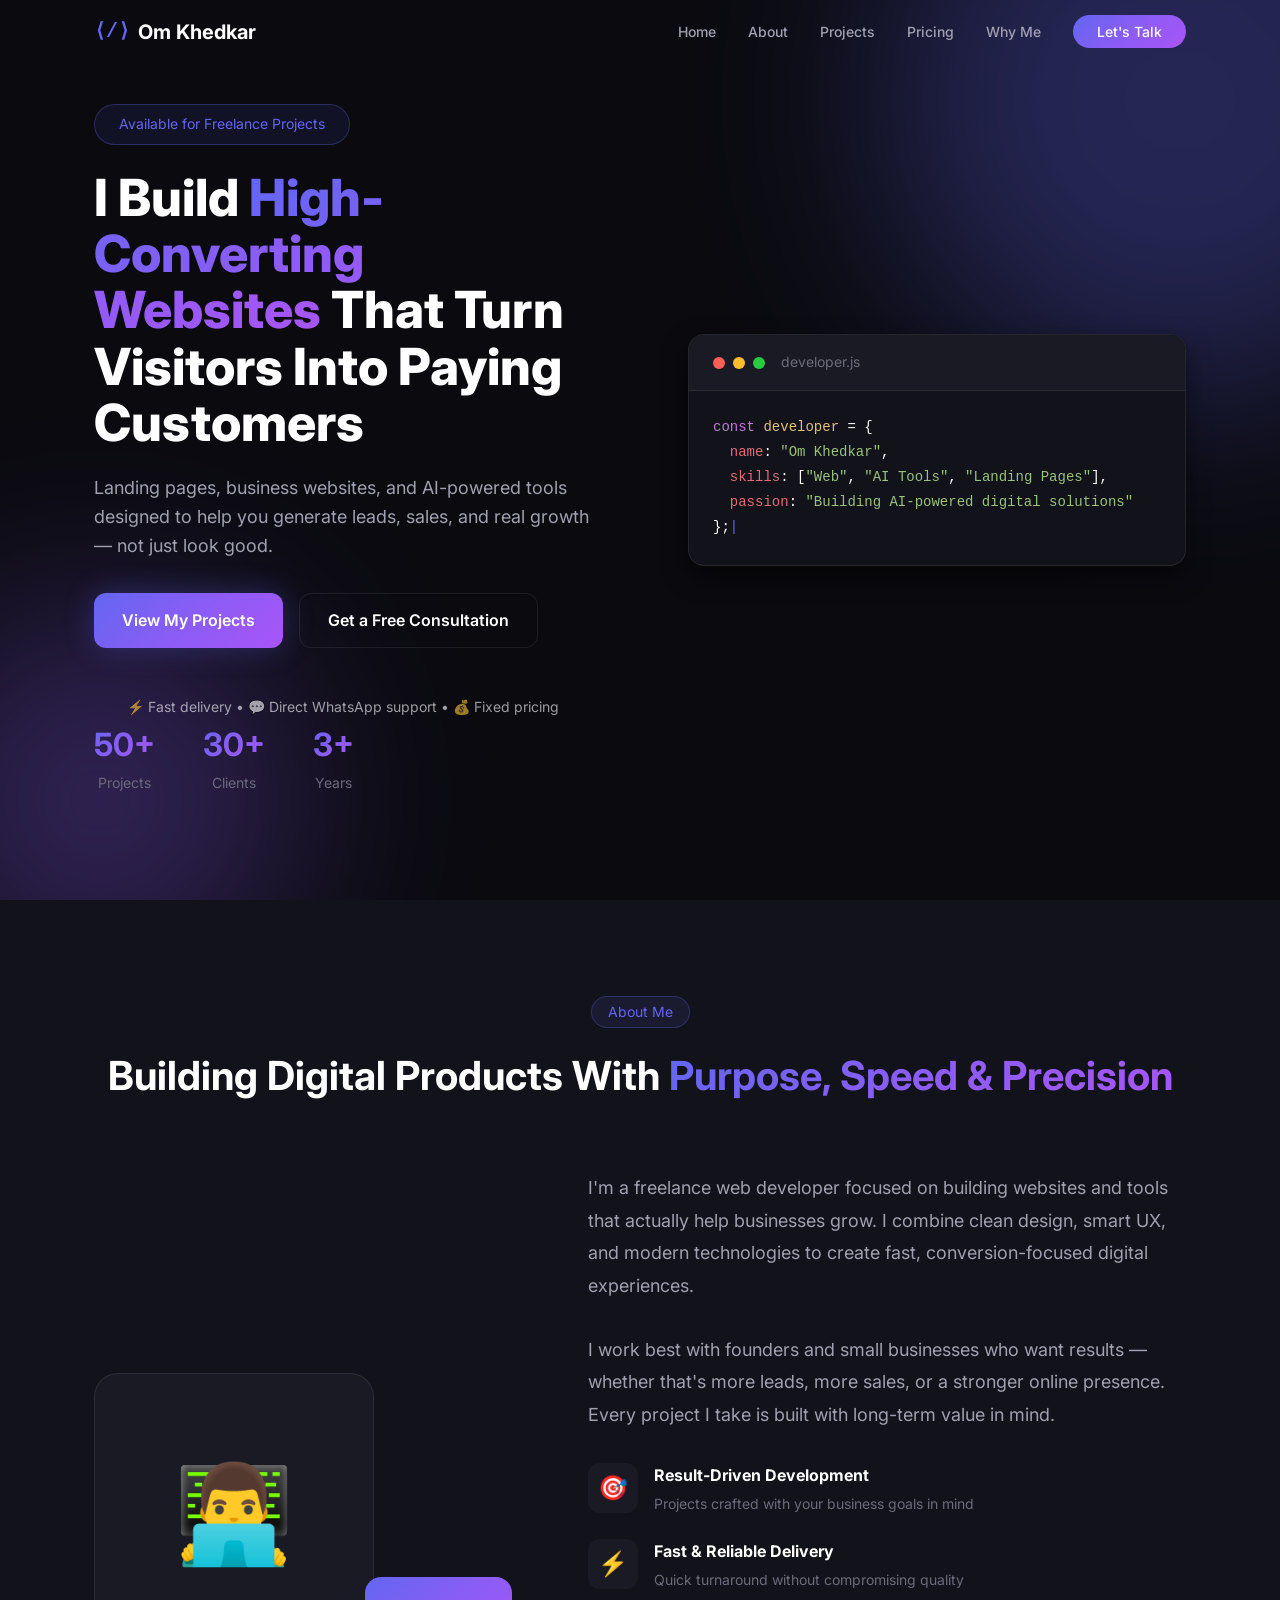
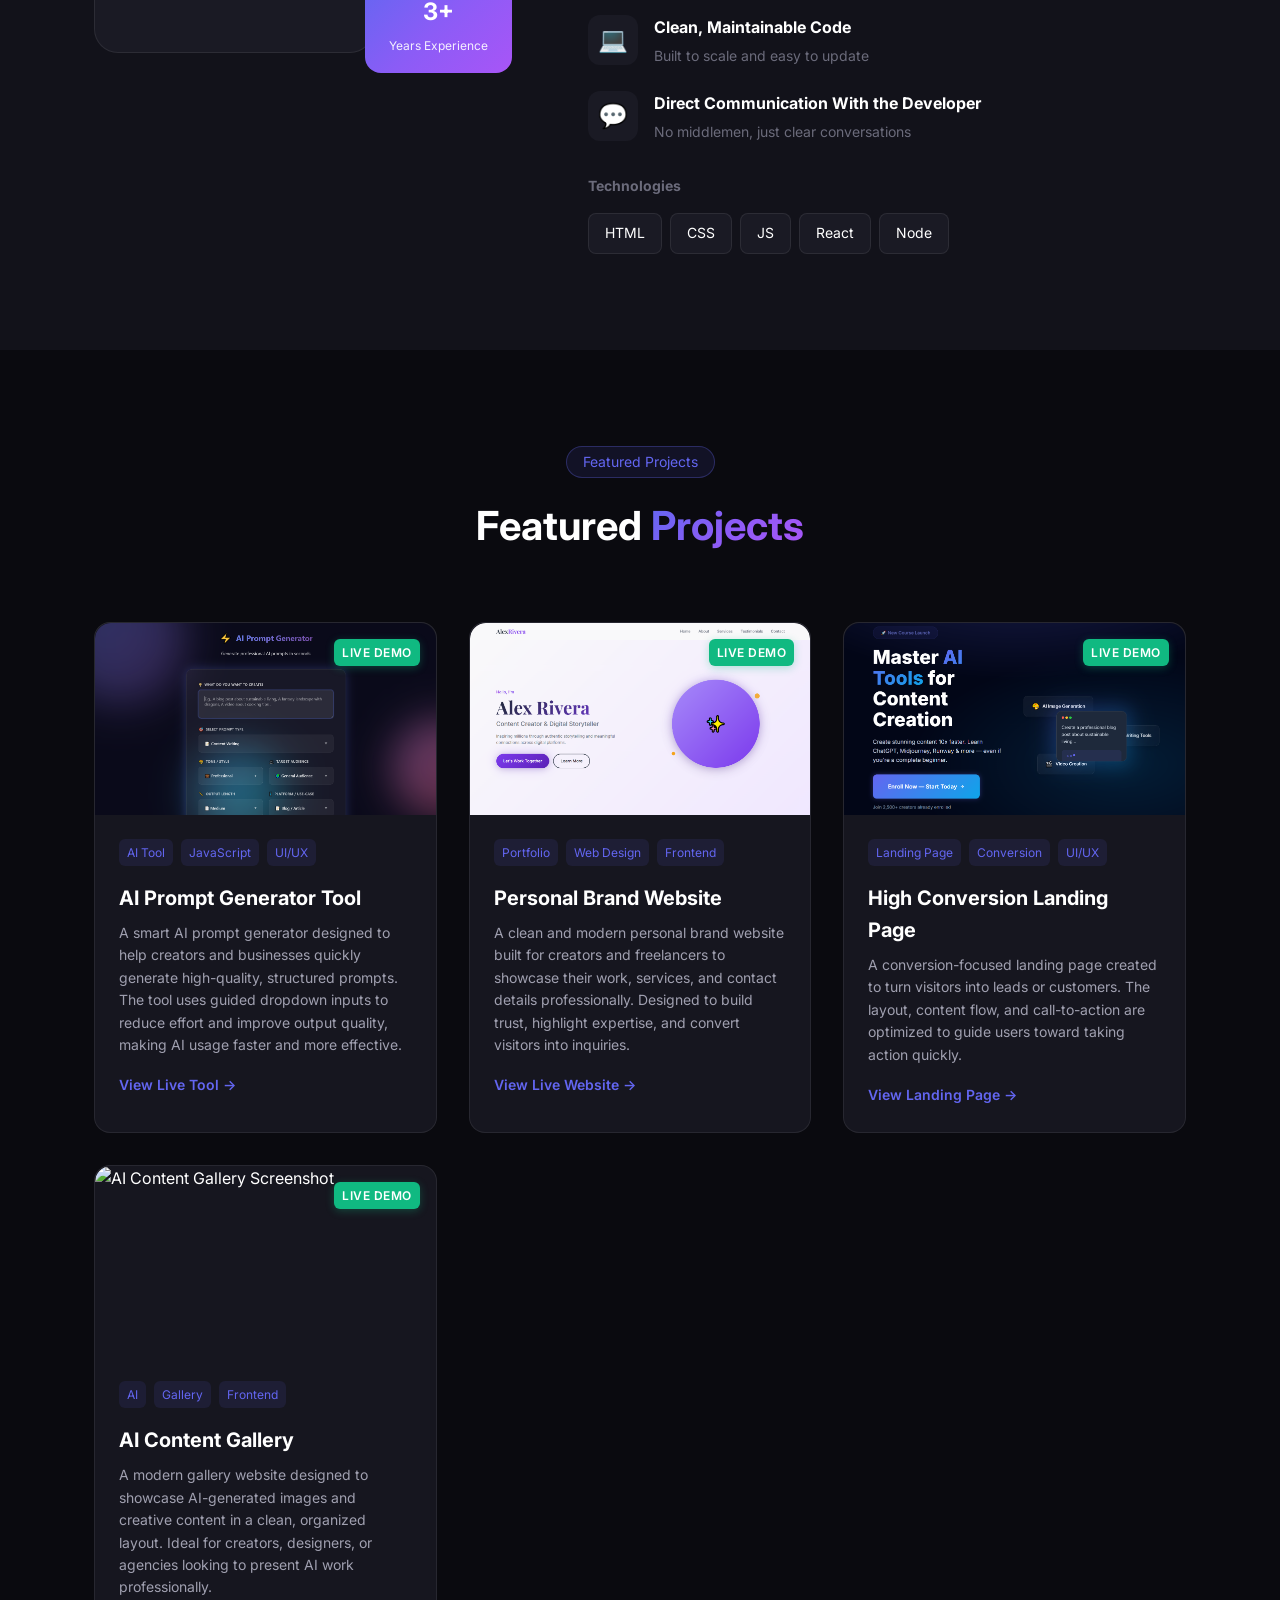
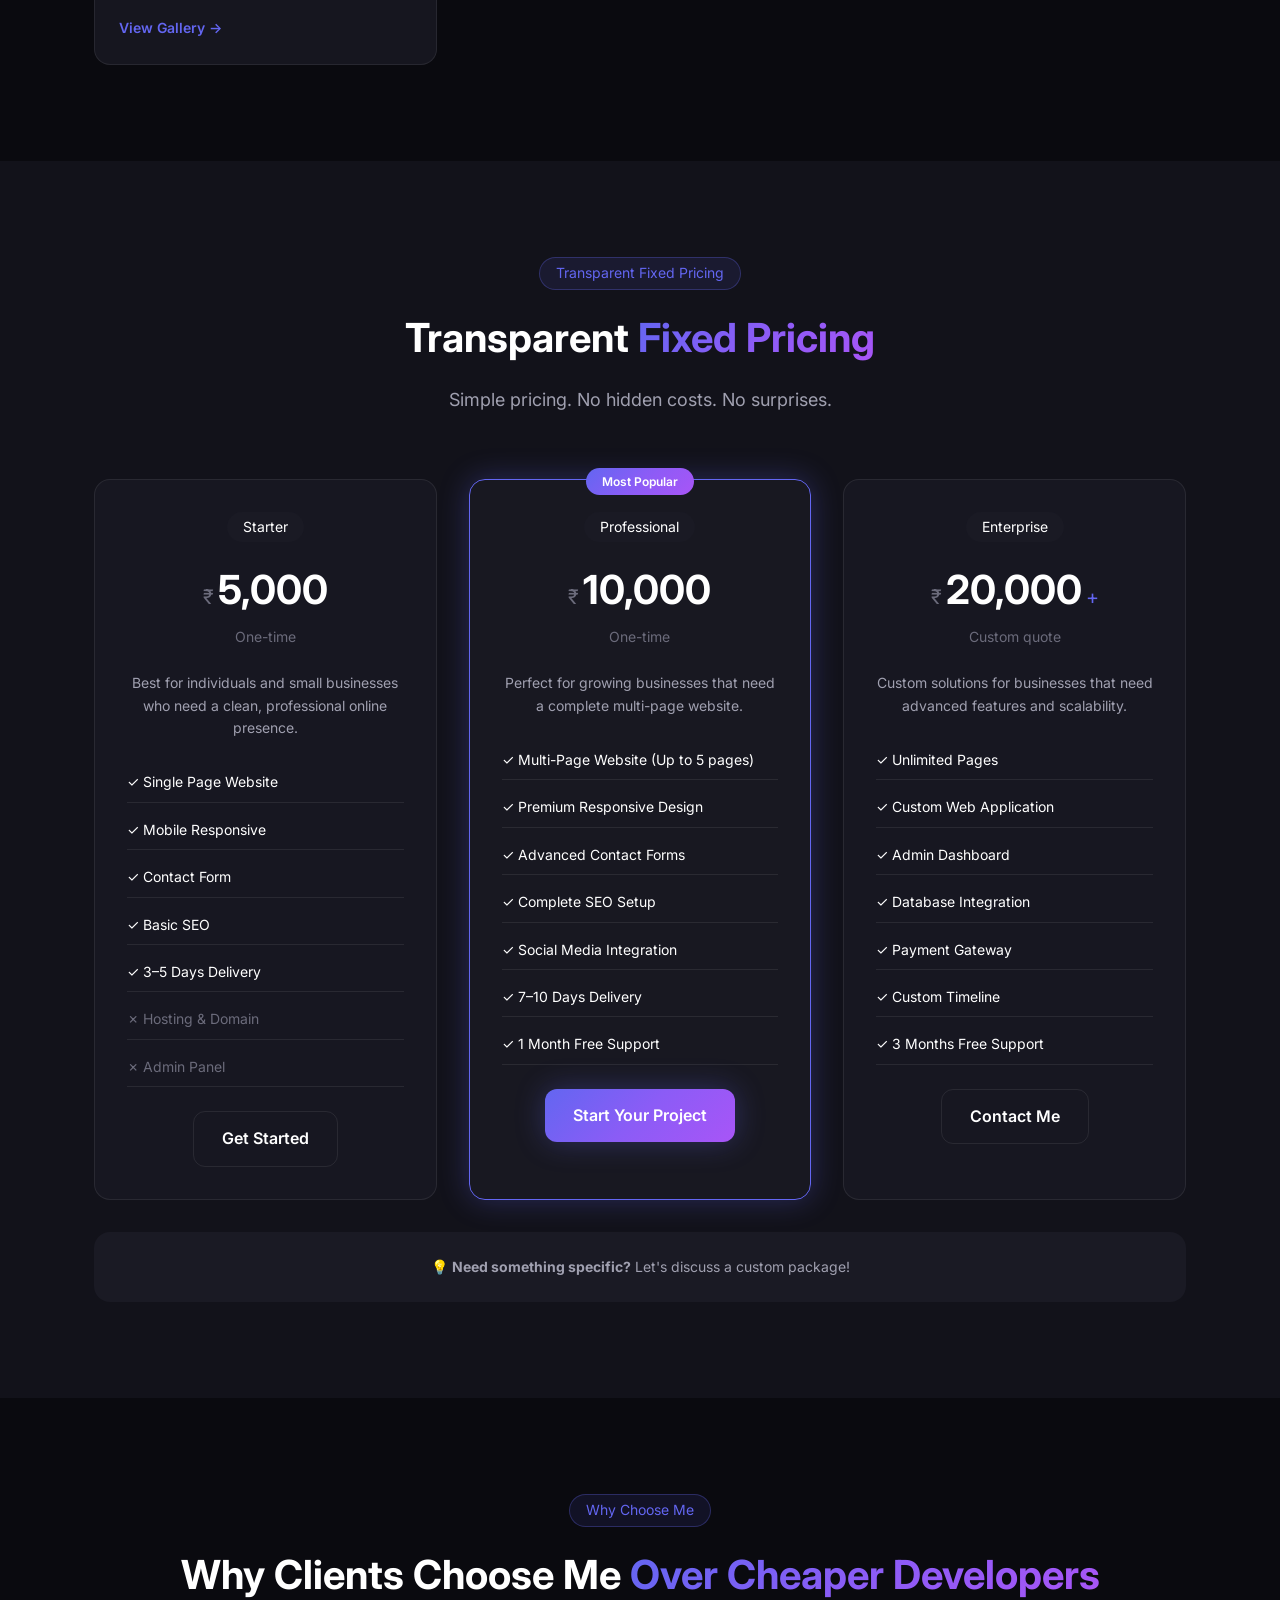
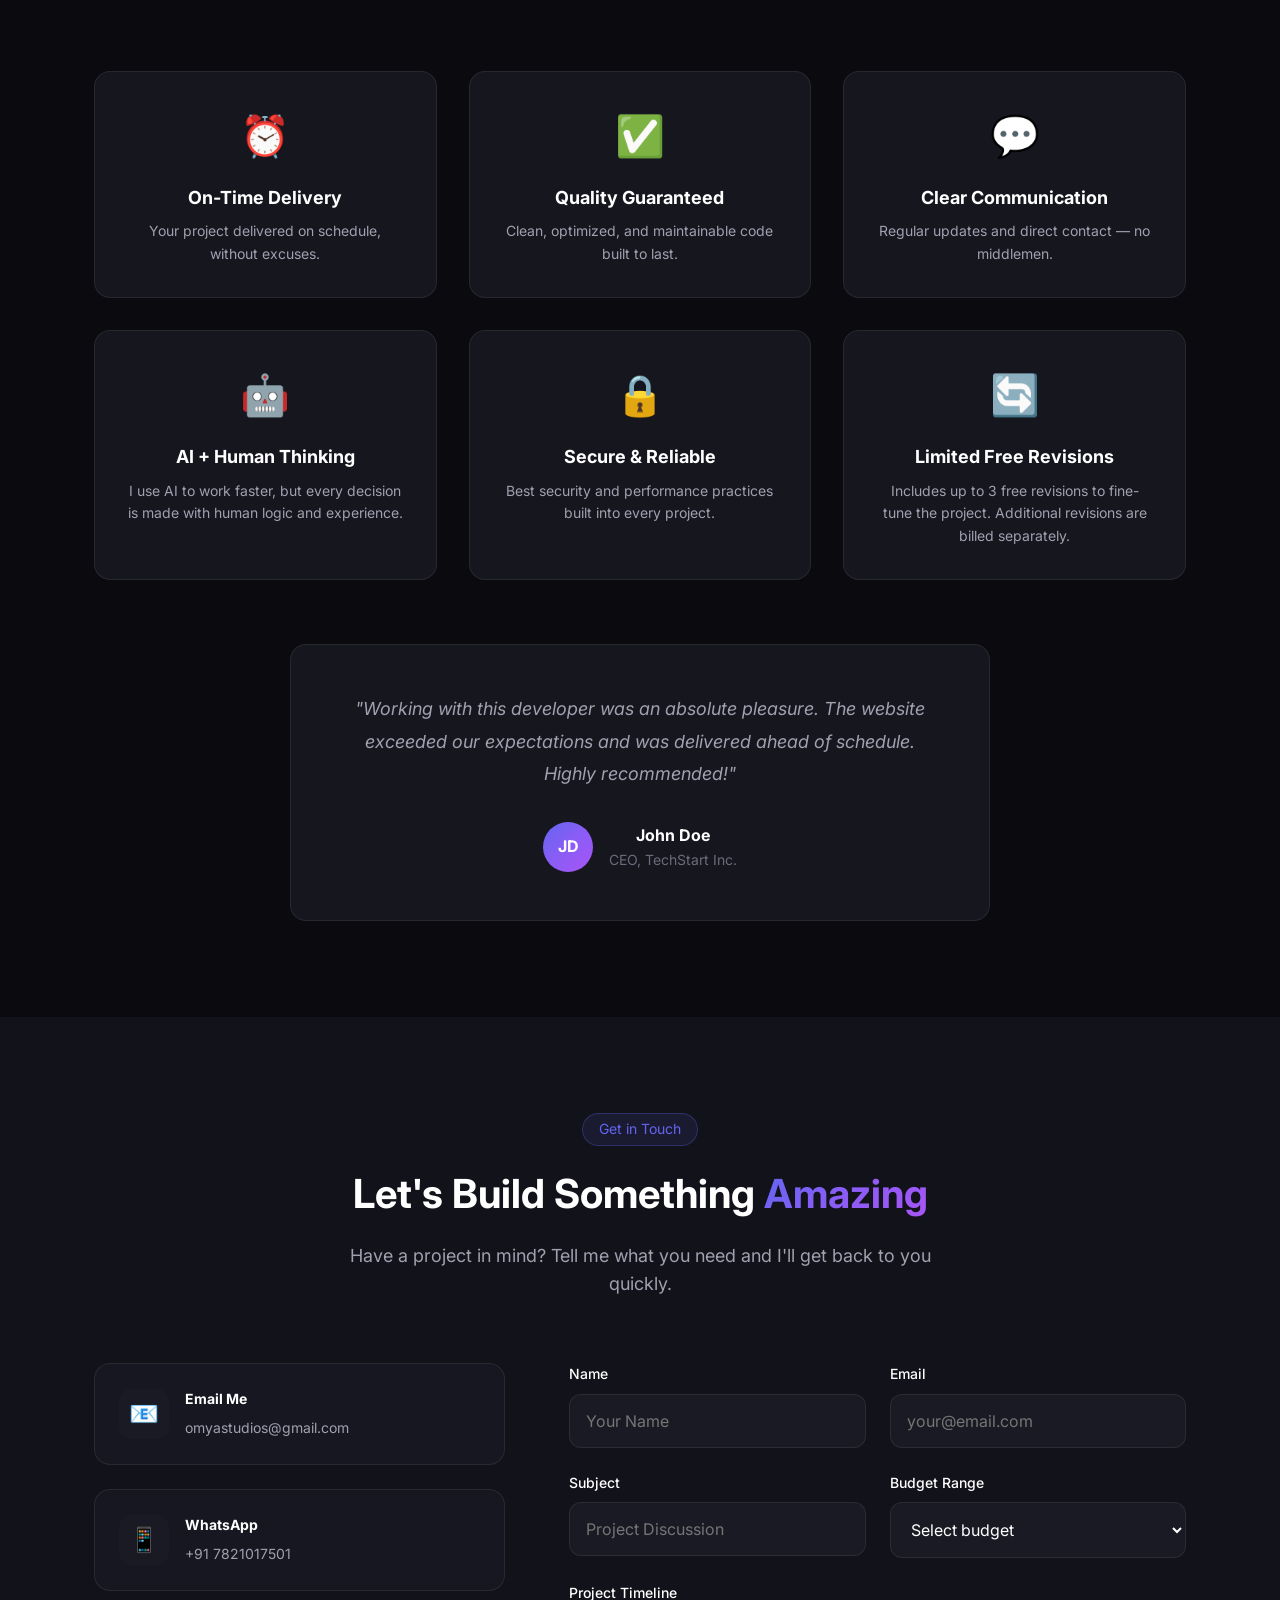
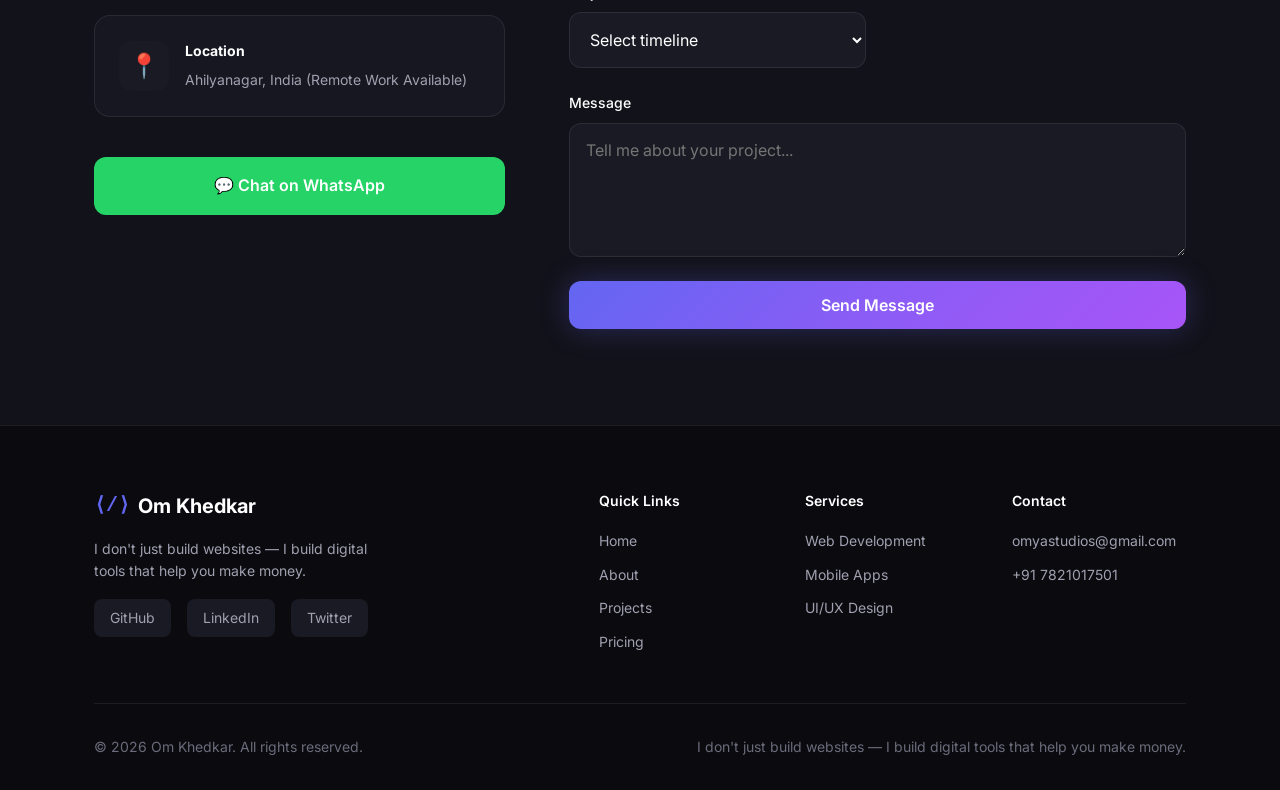
==== index.html @ 166ca80b "Fix image filename case: aicontentg.png" ====
<!DOCTYPE html>
<html lang="en">

<head>
    <meta charset="UTF-8">
    <meta name="viewport" content="width=device-width, initial-scale=1.0">
    <meta name="description"
        content="Om Khedkar – Freelance Web & AI Developer. I build high-converting websites that turn visitors into paying customers. Landing pages, business websites, and AI-powered tools designed to help you generate leads, sales, and real growth.">
    <title>Om Khedkar – Freelance Web & AI Developer</title>
    <link rel="stylesheet" href="style.css">
    <link rel="preconnect" href="https://fonts.googleapis.com">
    <link rel="preconnect" href="https://fonts.gstatic.com" crossorigin>
    <link href="https://fonts.googleapis.com/css2?family=Inter:wght@300;400;500;600;700;800&display=swap"
        rel="stylesheet">
</head>

<body>
    <!-- NAVIGATION -->
    <nav class="navbar" id="navbar">
        <div class="container nav-container">
            <a href="#" class="logo"><span class="logo-icon">⟨/⟩</span><span class="logo-text">Om Khedkar</span></a>
            <button class="nav-toggle" id="navToggle" aria-label="Toggle navigation"><span
                    class="hamburger"></span></button>
            <ul class="nav-menu" id="navMenu">
                <li><a href="#home" class="nav-link">Home</a></li>
                <li><a href="#about" class="nav-link">About</a></li>
                <li><a href="#projects" class="nav-link">Projects</a></li>
                <li><a href="#pricing" class="nav-link">Pricing</a></li>
                <li><a href="#why-me" class="nav-link">Why Me</a></li>
                <li><a href="#contact" class="nav-link nav-cta">Let's Talk</a></li>
            </ul>
        </div>
    </nav>

    <!-- HERO SECTION -->
    <section class="hero" id="home">
        <div class="hero-bg-elements">
            <div class="gradient-orb orb-1"></div>
            <div class="gradient-orb orb-2"></div>
        </div>
        <div class="container hero-container">
            <div class="hero-content">
                <span class="hero-badge">Available for Freelance Projects</span>
                <h1 class="hero-title">I Build <span class="gradient-text">High-Converting Websites</span> That Turn
                    Visitors Into Paying Customers</h1>
                <p class="hero-description">Landing pages, business websites, and AI-powered tools designed to help you
                    generate leads, sales, and real growth — not just look good.</p>
                <div class="hero-cta">
                    <a href="#projects" class="btn btn-primary"><span>View My Projects</span></a>
                    <a href="https://wa.me/917821017501?text=Hi%20Om%2C%20I%20found%20your%20website%20and%20would%20like%20a%20free%20consultation%20for%20my%20project."
                        target="_blank" rel="noopener noreferrer" class="btn btn-secondary"><span>Get a Free
                            Consultation</span></a>
                </div>
                <p class="hero-trust"
                    style="font-size: 0.875rem; color: rgba(255, 255, 255, 0.6); text-align: center; margin-top: 1.5rem;">
                    ⚡ Fast delivery • 💬 Direct WhatsApp support • 💰 Fixed pricing</p>
                <div class="hero-stats">
                    <div class="stat"><span class="stat-number">50+</span><span class="stat-label">Projects</span></div>
                    <div class="stat"><span class="stat-number">30+</span><span class="stat-label">Clients</span></div>
                    <div class="stat"><span class="stat-number">3+</span><span class="stat-label">Years</span></div>
                </div>
            </div>
            <div class="hero-visual">
                <div class="code-window">
                    <div class="code-header">
                        <div class="code-dots"><span class="dot red"></span><span class="dot yellow"></span><span
                                class="dot green"></span></div><span class="code-title">developer.js</span>
                    </div>
                    <div class="code-body">
                        <pre><code><span class="code-keyword">const</span> <span class="code-variable">developer</span> = {
  <span class="code-property">name</span>: <span class="code-string">"Om Khedkar"</span>,
  <span class="code-property">skills</span>: [<span class="code-string">"Web"</span>, <span class="code-string">"AI Tools"</span>, <span class="code-string">"Landing Pages"</span>],
  <span class="code-property">passion</span>: <span class="code-string">"Building AI-powered digital solutions"</span>
};</code></pre>
                    </div>
                </div>
            </div>
        </div>
    </section>

    <!-- ABOUT SECTION -->
    <section class="about" id="about">
        <div class="container">
            <div class="section-header">
                <span class="section-tag">About Me</span>
                <h2 class="section-title">Building Digital Products With <span class="gradient-text">Purpose, Speed &
                        Precision</span></h2>
            </div>
            <div class="about-content">
                <div class="about-image">
                    <div class="about-img-placeholder"><span>👨‍💻</span></div>
                    <div class="experience-badge"><span class="exp-number">3+</span><span class="exp-text">Years
                            Experience</span></div>
                </div>
                <div class="about-text">
                    <p class="about-intro">I'm a freelance web developer focused on building websites and tools that
                        actually help businesses grow. I combine clean design, smart UX, and modern technologies to
                        create fast, conversion-focused digital experiences.</p>
                    <p class="about-intro">I work best with founders and small businesses who want results — whether
                        that's more leads, more sales, or a stronger online presence. Every project I take is built with
                        long-term value in mind.</p>
                    <div class="about-highlights">
                        <div class="highlight-item">
                            <div class="highlight-icon">🎯</div>
                            <div>
                                <h4>Result-Driven Development</h4>
                                <p>Projects crafted with your business goals in mind</p>
                            </div>
                        </div>
                        <div class="highlight-item">
                            <div class="highlight-icon">⚡</div>
                            <div>
                                <h4>Fast & Reliable Delivery</h4>
                                <p>Quick turnaround without compromising quality</p>
                            </div>
                        </div>
                        <div class="highlight-item">
                            <div class="highlight-icon">💻</div>
                            <div>
                                <h4>Clean, Maintainable Code</h4>
                                <p>Built to scale and easy to update</p>
                            </div>
                        </div>
                        <div class="highlight-item">
                            <div class="highlight-icon">💬</div>
                            <div>
                                <h4>Direct Communication With the Developer</h4>
                                <p>No middlemen, just clear conversations</p>
                            </div>
                        </div>
                    </div>
                    <div class="tech-stack">
                        <h4>Technologies</h4>
                        <div class="tech-icons"><span class="tech-item">HTML</span><span
                                class="tech-item">CSS</span><span class="tech-item">JS</span><span
                                class="tech-item">React</span><span class="tech-item">Node</span></div>
                    </div>
                </div>
            </div>
        </div>
    </section>

    <!-- PROJECTS SECTION -->
    <section class="projects" id="projects">
        <div class="container">
            <div class="section-header">
                <span class="section-tag">Featured Projects</span>
                <h2 class="section-title">Featured <span class="gradient-text">Projects</span></h2>
            </div>
            <div class="projects-grid">
                <!-- Project 1: AI Prompt Generator Tool -->
                <article class="project-card">
                    <a href="https://ai-prompt-generator-green.vercel.app/" target="_blank" rel="noopener noreferrer"
                        class="project-image-link">
                        <div class="project-image">
                            <img src="assets/projects/ai-prompt-generator.png" alt="AI Prompt Generator Tool Screenshot"
                                loading="lazy">
                            <div class="project-overlay">
                                <span class="overlay-text">View Live Demo →</span>
                            </div>
                            <span class="live-badge">Live Demo</span>
                        </div>
                    </a>
                    <div class="project-content">
                        <div class="project-tags">
                            <span class="tag">AI Tool</span>
                            <span class="tag">JavaScript</span>
                            <span class="tag">UI/UX</span>
                        </div>
                        <h3 class="project-title">AI Prompt Generator Tool</h3>
                        <p class="project-description">A smart AI prompt generator designed to help creators and
                            businesses quickly generate high-quality, structured prompts. The tool uses guided dropdown
                            inputs to reduce effort and improve output quality, making AI usage faster and more
                            effective.</p>
                        <a href="https://ai-prompt-generator-green.vercel.app/" target="_blank"
                            rel="noopener noreferrer" class="project-cta">View Live Tool →</a>
                    </div>
                </article>

                <!-- Project 2: Personal Brand Website -->
                <article class="project-card">
                    <a href="https://creator-personal-website.vercel.app/" target="_blank" rel="noopener noreferrer"
                        class="project-image-link">
                        <div class="project-image">
                            <img src="assets/projects/creator-website.png" alt="Personal Brand Website Screenshot"
                                loading="lazy">
                            <div class="project-overlay">
                                <span class="overlay-text">View Live Demo →</span>
                            </div>
                            <span class="live-badge">Live Demo</span>
                        </div>
                    </a>
                    <div class="project-content">
                        <div class="project-tags">
                            <span class="tag">Portfolio</span>
                            <span class="tag">Web Design</span>
                            <span class="tag">Frontend</span>
                        </div>
                        <h3 class="project-title">Personal Brand Website</h3>
                        <p class="project-description">A clean and modern personal brand website built for creators and
                            freelancers to showcase their work, services, and contact details professionally. Designed
                            to build trust, highlight expertise, and convert visitors into inquiries.</p>
                        <a href="https://creator-personal-website.vercel.app/" target="_blank" rel="noopener noreferrer"
                            class="project-cta">View Live Website →</a>
                    </div>
                </article>

                <!-- Project 3: High Conversion Landing Page -->
                <article class="project-card">
                    <a href="https://high-conversion-landing-page-gamma.vercel.app/" target="_blank"
                        rel="noopener noreferrer" class="project-image-link">
                        <div class="project-image">
                            <img src="assets/projects/landing-page.png" alt="High Conversion Landing Page Screenshot"
                                loading="lazy">
                            <div class="project-overlay">
                                <span class="overlay-text">View Live Demo →</span>
                            </div>
                            <span class="live-badge">Live Demo</span>
                        </div>
                    </a>
                    <div class="project-content">
                        <div class="project-tags">
                            <span class="tag">Landing Page</span>
                            <span class="tag">Conversion</span>
                            <span class="tag">UI/UX</span>
                        </div>
                        <h3 class="project-title">High Conversion Landing Page</h3>
                        <p class="project-description">A conversion-focused landing page created to turn visitors into
                            leads or customers. The layout, content flow, and call-to-action are optimized to guide
                            users toward taking action quickly.</p>
                        <a href="https://high-conversion-landing-page-gamma.vercel.app/" target="_blank"
                            rel="noopener noreferrer" class="project-cta">View Landing Page →</a>
                    </div>
                </article>

                <!-- Project 4: AI Content Gallery -->
                <article class="project-card">
                    <a href="https://ai-content-gallery.vercel.app/" target="_blank" rel="noopener noreferrer"
                        class="project-image-link">
                        <div class="project-image">
                            <img src="assets/projects/aicontentg.png" alt="AI Content Gallery Screenshot"
                                loading="lazy">
                            <div class="project-overlay">
                                <span class="overlay-text">View Live Demo →</span>
                            </div>
                            <span class="live-badge">Live Demo</span>
                        </div>
                    </a>
                    <div class="project-content">
                        <div class="project-tags">
                            <span class="tag">AI</span>
                            <span class="tag">Gallery</span>
                            <span class="tag">Frontend</span>
                        </div>
                        <h3 class="project-title">AI Content Gallery</h3>
                        <p class="project-description">A modern gallery website designed to showcase AI-generated images
                            and creative content in a clean, organized layout. Ideal for creators, designers, or
                            agencies looking to present AI work professionally.</p>
                        <a href="https://ai-content-gallery.vercel.app/" target="_blank" rel="noopener noreferrer"
                            class="project-cta">View Gallery →</a>
                    </div>
                </article>
            </div>
        </div>
    </section>

    <!-- PRICING SECTION -->
    <section class="pricing" id="pricing">
        <div class="container">
            <div class="section-header">
                <span class="section-tag">Transparent Fixed Pricing</span>
                <h2 class="section-title">Transparent <span class="gradient-text">Fixed Pricing</span></h2>
                <p class="section-subtitle">Simple pricing. No hidden costs. No surprises.</p>
            </div>
            <div class="pricing-grid">
                <!-- Starter ₹5,000 -->
                <div class="pricing-card">
                    <div class="pricing-header"><span class="pricing-badge">Starter</span>
                        <div class="pricing-amount"><span class="currency">₹</span><span class="price">5,000</span>
                        </div>
                        <p class="pricing-period">One-time</p>
                    </div>
                    <div class="pricing-body">
                        <p class="pricing-description">Best for individuals and small businesses who need a clean,
                            professional online presence.</p>
                        <ul class="pricing-features">
                            <li class="feature-item included">✓ Single Page Website</li>
                            <li class="feature-item included">✓ Mobile Responsive</li>
                            <li class="feature-item included">✓ Contact Form</li>
                            <li class="feature-item included">✓ Basic SEO</li>
                            <li class="feature-item included">✓ 3–5 Days Delivery</li>
                            <li class="feature-item disabled">✗ Hosting & Domain</li>
                            <li class="feature-item disabled">✗ Admin Panel</li>
                        </ul>
                    </div>
                    <div class="pricing-footer"><a href="#contact" class="btn btn-outline">Get Started</a></div>
                </div>
                <!-- Professional ₹10,000 -->
                <div class="pricing-card featured">
                    <div class="featured-badge">Most Popular</div>
                    <div class="pricing-header"><span class="pricing-badge">Professional</span>
                        <div class="pricing-amount"><span class="currency">₹</span><span class="price">10,000</span>
                        </div>
                        <p class="pricing-period">One-time</p>
                    </div>
                    <div class="pricing-body">
                        <p class="pricing-description">Perfect for growing businesses that need a complete multi-page
                            website.</p>
                        <ul class="pricing-features">
                            <li class="feature-item included">✓ Multi-Page Website (Up to 5 pages)</li>
                            <li class="feature-item included">✓ Premium Responsive Design</li>
                            <li class="feature-item included">✓ Advanced Contact Forms</li>
                            <li class="feature-item included">✓ Complete SEO Setup</li>
                            <li class="feature-item included">✓ Social Media Integration</li>
                            <li class="feature-item included">✓ 7–10 Days Delivery</li>
                            <li class="feature-item included">✓ 1 Month Free Support</li>
                        </ul>
                    </div>
                    <div class="pricing-footer"><a href="#contact" class="btn btn-primary">Start Your Project</a></div>
                </div>
                <!-- Enterprise ₹20,000+ -->
                <div class="pricing-card">
                    <div class="pricing-header"><span class="pricing-badge">Enterprise</span>
                        <div class="pricing-amount"><span class="currency">₹</span><span
                                class="price">20,000</span><span class="plus">+</span></div>
                        <p class="pricing-period">Custom quote</p>
                    </div>
                    <div class="pricing-body">
                        <p class="pricing-description">Custom solutions for businesses that need advanced features and
                            scalability.</p>
                        <ul class="pricing-features">
                            <li class="feature-item included">✓ Unlimited Pages</li>
                            <li class="feature-item included">✓ Custom Web Application</li>
                            <li class="feature-item included">✓ Admin Dashboard</li>
                            <li class="feature-item included">✓ Database Integration</li>
                            <li class="feature-item included">✓ Payment Gateway</li>
                            <li class="feature-item included">✓ Custom Timeline</li>
                            <li class="feature-item included">✓ 3 Months Free Support</li>
                        </ul>
                    </div>
                    <div class="pricing-footer"><a href="#contact" class="btn btn-outline">Contact Me</a></div>
                </div>
            </div>
            <div class="pricing-note">
                <p>💡 <strong>Need something specific?</strong> Let's discuss a custom package!</p>
            </div>
        </div>
    </section>

    <!-- WHY ME SECTION -->
    <section class="why-me" id="why-me">
        <div class="container">
            <div class="section-header">
                <span class="section-tag">Why Choose Me</span>
                <h2 class="section-title">Why Clients Choose Me <span class="gradient-text">Over Cheaper
                        Developers</span></h2>
            </div>
            <div class="why-grid">
                <div class="why-card">
                    <div class="why-icon">⏰</div>
                    <h3>On-Time Delivery</h3>
                    <p>Your project delivered on schedule, without excuses.</p>
                </div>
                <div class="why-card">
                    <div class="why-icon">✅</div>
                    <h3>Quality Guaranteed</h3>
                    <p>Clean, optimized, and maintainable code built to last.</p>
                </div>
                <div class="why-card">
                    <div class="why-icon">💬</div>
                    <h3>Clear Communication</h3>
                    <p>Regular updates and direct contact — no middlemen.</p>
                </div>
                <div class="why-card">
                    <div class="why-icon">🤖</div>
                    <h3>AI + Human Thinking</h3>
                    <p>I use AI to work faster, but every decision is made with human logic and experience.</p>
                </div>
                <div class="why-card">
                    <div class="why-icon">🔒</div>
                    <h3>Secure & Reliable</h3>
                    <p>Best security and performance practices built into every project.</p>
                </div>
                <div class="why-card">
                    <div class="why-icon">🔄</div>
                    <h3>Limited Free Revisions</h3>
                    <p>Includes up to 3 free revisions to fine-tune the project. Additional revisions are billed
                        separately.</p>
                </div>
            </div>
            <div class="testimonial-section">
                <div class="testimonial-card">
                    <p class="testimonial-text">"Working with this developer was an absolute pleasure. The website
                        exceeded our expectations and was delivered ahead of schedule. Highly recommended!"</p>
                    <div class="testimonial-author">
                        <div class="author-avatar">JD</div>
                        <div>
                            <h4>John Doe</h4>
                            <p>CEO, TechStart Inc.</p>
                        </div>
                    </div>
                </div>
            </div>
        </div>
    </section>

    <!-- CONTACT SECTION -->
    <section class="contact" id="contact">
        <div class="container">
            <div class="section-header">
                <span class="section-tag">Get in Touch</span>
                <h2 class="section-title">Let's Build Something <span class="gradient-text">Amazing</span></h2>
                <p class="section-subtitle">Have a project in mind? Tell me what you need and I'll get back to you
                    quickly.</p>
            </div>
            <div class="contact-grid">
                <div class="contact-info">
                    <div class="contact-card">
                        <div class="contact-icon">📧</div>
                        <div>
                            <h4>Email Me</h4><a href="mailto:omyastudios@gmail.com">omyastudios@gmail.com</a>
                        </div>
                    </div>
                    <a href="https://wa.me/917821017501" target="_blank" rel="noopener noreferrer" class="contact-card"
                        style="text-decoration: none; color: inherit;">
                        <div class="contact-icon whatsapp">📱</div>
                        <div>
                            <h4>WhatsApp</h4><span>+91 7821017501</span>
                        </div>
                    </a>
                    <div class="contact-card">
                        <div class="contact-icon">📍</div>
                        <div>
                            <h4>Location</h4><span>Ahilyanagar, India (Remote Work Available)</span>
                        </div>
                    </div>
                    <a href="https://wa.me/917821017501?text=Hi!%20I'm%20interested%20in%20your%20web%20development%20services."
                        class="whatsapp-cta" target="_blank" rel="noopener noreferrer">💬 Chat on WhatsApp</a>
                </div>
                <form class="contact-form" id="contactForm">
                    <div class="form-group"><label for="name">Name</label><input type="text" id="name" name="name"
                            placeholder="Your Name" required></div>
                    <div class="form-group"><label for="email">Email</label><input type="email" id="email" name="email"
                            placeholder="your@email.com" required></div>
                    <div class="form-group"><label for="subject">Subject</label><input type="text" id="subject"
                            name="subject" placeholder="Project Discussion"></div>
                    <div class="form-group"><label for="budget">Budget Range</label><select id="budget" name="budget">
                            <option value="">Select budget</option>
                            <option value="5000-10000">₹5,000 – ₹10,000</option>
                            <option value="10000-20000">₹10,000 – ₹20,000</option>
                            <option value="20000+">₹20,000+</option>
                        </select></div>
                    <div class="form-group"><label for="timeline">Project Timeline</label><select id="timeline"
                            name="timeline">
                            <option value="">Select timeline</option>
                            <option value="asap">ASAP (3–5 Days)</option>
                            <option value="1-2weeks">1–2 Weeks</option>
                            <option value="flexible">Flexible</option>
                        </select></div>
                    <div class="form-group full-width"><label for="message">Message</label><textarea id="message"
                            name="message" rows="5" placeholder="Tell me about your project..." required></textarea>
                    </div>
                    <button type="submit" class="btn btn-primary btn-submit">Send Message</button>
                </form>
            </div>
        </div>
    </section>

    <!-- FOOTER -->
    <footer class="footer">
        <div class="container">
            <div class="footer-content">
                <div class="footer-brand"><a href="#" class="logo"><span class="logo-icon">⟨/⟩</span><span
                            class="logo-text">Om Khedkar</span></a>
                    <p>I don't just build websites — I build digital tools that help you make money.</p>
                    <div class="social-links"><a href="#" class="social-link">GitHub</a><a href="#"
                            class="social-link">LinkedIn</a><a href="#" class="social-link">Twitter</a></div>
                </div>
                <div class="footer-links">
                    <div class="footer-column">
                        <h4>Quick Links</h4>
                        <ul>
                            <li><a href="#home">Home</a></li>
                            <li><a href="#about">About</a></li>
                            <li><a href="#projects">Projects</a></li>
                            <li><a href="#pricing">Pricing</a></li>
                        </ul>
                    </div>
                    <div class="footer-column">
                        <h4>Services</h4>
                        <ul>
                            <li><a href="#pricing">Web Development</a></li>
                            <li><a href="#pricing">Mobile Apps</a></li>
                            <li><a href="#pricing">UI/UX Design</a></li>
                        </ul>
                    </div>
                    <div class="footer-column">
                        <h4>Contact</h4>
                        <ul>
                            <li><a href="mailto:omyastudios@gmail.com">omyastudios@gmail.com</a></li>
                            <li><a href="https://wa.me/917821017501" target="_blank" rel="noopener noreferrer">+91
                                    7821017501</a></li>
                        </ul>
                    </div>
                </div>
            </div>
            <div class="footer-bottom">
                <p>© <span id="currentYear"></span> Om Khedkar. All rights reserved.</p>
                <p>I don't just build websites — I build digital tools that help you make money.</p>
            </div>
        </div>
    </footer>

    <!-- MOBILE STICKY CTA BAR (visible only on screens < 768px) -->
    <div class="mobile-cta-bar" id="mobileCta">
        <a href="https://wa.me/917821017501" target="_blank" rel="noopener noreferrer"
            class="mobile-cta-btn whatsapp-btn">
            <svg width="20" height="20" viewBox="0 0 24 24" fill="currentColor">
                <path
                    d="M17.472 14.382c-.297-.149-1.758-.867-2.03-.967-.273-.099-.471-.148-.67.15-.197.297-.767.966-.94 1.164-.173.199-.347.223-.644.075-.297-.15-1.255-.463-2.39-1.475-.883-.788-1.48-1.761-1.653-2.059-.173-.297-.018-.458.13-.606.134-.133.298-.347.446-.52.149-.174.198-.298.298-.497.099-.198.05-.371-.025-.52-.075-.149-.669-1.612-.916-2.207-.242-.579-.487-.5-.669-.51-.173-.008-.371-.01-.57-.01-.198 0-.52.074-.792.372-.272.297-1.04 1.016-1.04 2.479 0 1.462 1.065 2.875 1.213 3.074.149.198 2.096 3.2 5.077 4.487.709.306 1.262.489 1.694.625.712.227 1.36.195 1.871.118.571-.085 1.758-.719 2.006-1.413.248-.694.248-1.289.173-1.413-.074-.124-.272-.198-.57-.347m-5.421 7.403h-.004a9.87 9.87 0 01-5.031-1.378l-.361-.214-3.741.982.998-3.648-.235-.374a9.86 9.86 0 01-1.51-5.26c.001-5.45 4.436-9.884 9.888-9.884 2.64 0 5.122 1.03 6.988 2.898a9.825 9.825 0 012.893 6.994c-.003 5.45-4.437 9.884-9.885 9.884m8.413-18.297A11.815 11.815 0 0012.05 0C5.495 0 .16 5.335.157 11.892c0 2.096.547 4.142 1.588 5.945L.057 24l6.305-1.654a11.882 11.882 0 005.683 1.448h.005c6.554 0 11.89-5.335 11.893-11.893a11.821 11.821 0 00-3.48-8.413z" />
            </svg>
            WhatsApp Me
        </a>
        <a href="#contact" class="mobile-cta-btn quote-btn">
            <svg width="20" height="20" viewBox="0 0 24 24" fill="none" stroke="currentColor" stroke-width="2"
                stroke-linecap="round" stroke-linejoin="round">
                <path d="M21 15a2 2 0 0 1-2 2H7l-4 4V5a2 2 0 0 1 2-2h14a2 2 0 0 1 2 2z"></path>
            </svg>
            Get Quote
        </a>
    </div>

    <button class="back-to-top" id="backToTop" aria-label="Back to top">↑</button>
    <script src="script.js"></script>
</body>

</html>
---- style.css ----
/* ========================================
   CSS VARIABLES & DESIGN TOKENS
======================================== */
:root {
    /* Colors - Dark Theme */
    --bg-primary: #0a0a0f;
    --bg-secondary: #12121a;
    --bg-tertiary: #1a1a24;
    --bg-card: rgba(26, 26, 36, 0.8);
    --text-primary: #ffffff;
    --text-secondary: #a0a0b0;
    --text-muted: #6b6b7b;
    --accent-primary: #6366f1;
    --accent-secondary: #8b5cf6;
    --accent-gradient: linear-gradient(135deg, #6366f1 0%, #8b5cf6 50%, #a855f7 100%);
    --border-color: rgba(255, 255, 255, 0.08);
    --success: #10b981;
    --warning: #f59e0b;
    --error: #ef4444;
    /* Spacing */
    --space-xs: 0.25rem;
    --space-sm: 0.5rem;
    --space-md: 1rem;
    --space-lg: 1.5rem;
    --space-xl: 2rem;
    --space-2xl: 3rem;
    --space-3xl: 4rem;
    --space-4xl: 6rem;
    /* Typography */
    --font-family: 'Inter', -apple-system, BlinkMacSystemFont, 'Segoe UI', sans-serif;
    --font-size-xs: 0.75rem;
    --font-size-sm: 0.875rem;
    --font-size-base: 1rem;
    --font-size-lg: 1.125rem;
    --font-size-xl: 1.25rem;
    --font-size-2xl: 1.5rem;
    --font-size-3xl: 2rem;
    --font-size-4xl: 2.5rem;
    --font-size-5xl: 3.5rem;
    /* Border Radius */
    --radius-sm: 0.375rem;
    --radius-md: 0.5rem;
    --radius-lg: 0.75rem;
    --radius-xl: 1rem;
    --radius-2xl: 1.5rem;
    --radius-full: 9999px;
    /* Shadows */
    --shadow-sm: 0 1px 2px rgba(0, 0, 0, 0.3);
    --shadow-md: 0 4px 6px rgba(0, 0, 0, 0.4);
    --shadow-lg: 0 10px 25px rgba(0, 0, 0, 0.5);
    --shadow-glow: 0 0 30px rgba(99, 102, 241, 0.3);
    /* Transitions */
    --transition-fast: 0.15s ease;
    --transition-base: 0.3s ease;
    --transition-slow: 0.5s ease;
}

/* ========================================
   RESET & BASE STYLES
======================================== */
*,
*::before,
*::after {
    box-sizing: border-box;
    margin: 0;
    padding: 0;
}

html {
    scroll-behavior: smooth;
    font-size: 16px;
}

body {
    font-family: var(--font-family);
    background: var(--bg-primary);
    color: var(--text-primary);
    line-height: 1.6;
    overflow-x: hidden;
}

a {
    text-decoration: none;
    color: inherit;
    transition: var(--transition-base);
}

ul {
    list-style: none;
}

img {
    max-width: 100%;
    height: auto;
    display: block;
}

button {
    cursor: pointer;
    border: none;
    background: none;
    font-family: inherit;
}

input,
textarea,
select {
    font-family: inherit;
    font-size: inherit;
    border: none;
    outline: none;
}

/* Container */
.container {
    width: 100%;
    max-width: 1200px;
    margin: 0 auto;
    padding: 0 var(--space-lg);
}

/* Gradient Text */
.gradient-text {
    background: var(--accent-gradient);
    -webkit-background-clip: text;
    -webkit-text-fill-color: transparent;
    background-clip: text;
}

/* ========================================
   BUTTONS
======================================== */
.btn {
    display: inline-flex;
    align-items: center;
    justify-content: center;
    gap: var(--space-sm);
    padding: 0.875rem 1.75rem;
    border-radius: var(--radius-lg);
    font-weight: 600;
    font-size: var(--font-size-base);
    transition: var(--transition-base);
    position: relative;
    overflow: hidden;
}

.btn-primary {
    background: var(--accent-gradient);
    color: var(--text-primary);
    box-shadow: var(--shadow-glow);
}

.btn-primary:hover {
    transform: translateY(-2px);
    box-shadow: 0 0 40px rgba(99, 102, 241, 0.5);
}

.btn-secondary {
    background: transparent;
    color: var(--text-primary);
    border: 1px solid var(--border-color);
}

.btn-secondary:hover {
    background: var(--bg-tertiary);
    border-color: var(--accent-primary);
}

.btn-outline {
    background: transparent;
    color: var(--text-primary);
    border: 1px solid var(--border-color);
}

.btn-outline:hover {
    background: var(--accent-gradient);
    border-color: transparent;
}

/* ========================================
   NAVIGATION
======================================== */
.navbar {
    position: fixed;
    top: 0;
    left: 0;
    right: 0;
    z-index: 1000;
    padding: var(--space-md) 0;
    transition: var(--transition-base);
    background: transparent;
}

.navbar.scrolled {
    background: rgba(10, 10, 15, 0.9);
    backdrop-filter: blur(20px);
    border-bottom: 1px solid var(--border-color);
}

.nav-container {
    display: flex;
    align-items: center;
    justify-content: space-between;
}

.logo {
    display: flex;
    align-items: center;
    gap: var(--space-sm);
    font-size: var(--font-size-xl);
    font-weight: 700;
}

.logo-icon {
    color: var(--accent-primary);
    font-family: monospace;
}

.nav-menu {
    display: flex;
    align-items: center;
    gap: var(--space-xl);
}

.nav-link {
    font-size: var(--font-size-sm);
    font-weight: 500;
    color: var(--text-secondary);
    position: relative;
}

.nav-link:hover {
    color: var(--text-primary);
}

.nav-link::after {
    content: '';
    position: absolute;
    bottom: -4px;
    left: 0;
    width: 0;
    height: 2px;
    background: var(--accent-gradient);
    transition: var(--transition-base);
}

.nav-link:hover::after {
    width: 100%;
}

.nav-cta {
    background: var(--accent-gradient);
    color: var(--text-primary) !important;
    padding: var(--space-sm) var(--space-lg);
    border-radius: var(--radius-full);
}

.nav-cta::after {
    display: none;
}

.nav-toggle {
    display: none;
    flex-direction: column;
    gap: 5px;
    padding: var(--space-sm);
}

.hamburger,
.hamburger::before,
.hamburger::after {
    width: 24px;
    height: 2px;
    background: var(--text-primary);
    transition: var(--transition-base);
}

.hamburger {
    position: relative;
}

.hamburger::before,
.hamburger::after {
    content: '';
    position: absolute;
    left: 0;
}

.hamburger::before {
    top: -7px;
}

.hamburger::after {
    top: 7px;
}

/* ========================================
   HERO SECTION
======================================== */
.hero {
    min-height: 100vh;
    display: flex;
    align-items: center;
    position: relative;
    padding: var(--space-4xl) 0;
    overflow: hidden;
}

.hero-bg-elements {
    position: absolute;
    inset: 0;
    pointer-events: none;
    overflow: hidden;
}

.gradient-orb {
    position: absolute;
    border-radius: 50%;
    filter: blur(100px);
    opacity: 0.3;
    animation: float 20s ease-in-out infinite;
}

.orb-1 {
    width: 600px;
    height: 600px;
    background: var(--accent-primary);
    top: -200px;
    right: -200px;
}

.orb-2 {
    width: 400px;
    height: 400px;
    background: var(--accent-secondary);
    bottom: -100px;
    left: -100px;
    animation-delay: -10s;
}

@keyframes float {

    0%,
    100% {
        transform: translate(0, 0) scale(1);
    }

    50% {
        transform: translate(30px, 30px) scale(1.1);
    }
}

.hero-container {
    display: grid;
    grid-template-columns: 1fr 1fr;
    gap: var(--space-4xl);
    align-items: center;
    position: relative;
    z-index: 1;
}

.hero-badge {
    display: inline-block;
    padding: var(--space-sm) var(--space-lg);
    background: rgba(99, 102, 241, 0.1);
    border: 1px solid rgba(99, 102, 241, 0.3);
    border-radius: var(--radius-full);
    font-size: var(--font-size-sm);
    color: var(--accent-primary);
    margin-bottom: var(--space-lg);
}

.hero-title {
    font-size: var(--font-size-5xl);
    font-weight: 800;
    line-height: 1.1;
    margin-bottom: var(--space-lg);
}

.hero-description {
    font-size: var(--font-size-lg);
    color: var(--text-secondary);
    margin-bottom: var(--space-xl);
    max-width: 500px;
}

.hero-cta {
    display: flex;
    gap: var(--space-md);
    margin-bottom: var(--space-2xl);
    flex-wrap: wrap;
}

.hero-stats {
    display: flex;
    gap: var(--space-2xl);
}

.stat {
    text-align: center;
}

.stat-number {
    display: block;
    font-size: var(--font-size-3xl);
    font-weight: 700;
    background: var(--accent-gradient);
    -webkit-background-clip: text;
    -webkit-text-fill-color: transparent;
}

.stat-label {
    font-size: var(--font-size-sm);
    color: var(--text-muted);
}

.hero-visual {
    position: relative;
}

.code-window {
    background: var(--bg-secondary);
    border-radius: var(--radius-xl);
    border: 1px solid var(--border-color);
    overflow: hidden;
    box-shadow: var(--shadow-lg);
}

.code-header {
    display: flex;
    align-items: center;
    gap: var(--space-md);
    padding: var(--space-md) var(--space-lg);
    background: var(--bg-tertiary);
    border-bottom: 1px solid var(--border-color);
}

.code-dots {
    display: flex;
    gap: var(--space-sm);
}

.dot {
    width: 12px;
    height: 12px;
    border-radius: 50%;
}

.dot.red {
    background: #ff5f56;
}

.dot.yellow {
    background: #ffbd2e;
}

.dot.green {
    background: #27ca40;
}

.code-title {
    font-size: var(--font-size-sm);
    color: var(--text-muted);
}

.code-body {
    padding: var(--space-lg);
    font-family: 'Fira Code', monospace;
    font-size: var(--font-size-sm);
    line-height: 1.8;
}

.code-keyword {
    color: #c678dd;
}

.code-variable {
    color: #e5c07b;
}

.code-property {
    color: #e06c75;
}

.code-string {
    color: #98c379;
}

.code-boolean {
    color: #56b6c2;
}

/* ========================================
   SECTION STYLES
======================================== */
section {
    padding: var(--space-4xl) 0;
}

.section-header {
    text-align: center;
    margin-bottom: var(--space-3xl);
}

.section-tag {
    display: inline-block;
    padding: var(--space-xs) var(--space-md);
    background: rgba(99, 102, 241, 0.1);
    border: 1px solid rgba(99, 102, 241, 0.3);
    border-radius: var(--radius-full);
    font-size: var(--font-size-sm);
    color: var(--accent-primary);
    margin-bottom: var(--space-md);
}

.section-title {
    font-size: var(--font-size-4xl);
    font-weight: 700;
    margin-bottom: var(--space-md);
}

.section-subtitle {
    font-size: var(--font-size-lg);
    color: var(--text-secondary);
    max-width: 600px;
    margin: 0 auto;
}

/* ========================================
   ABOUT SECTION
======================================== */
.about {
    background: var(--bg-secondary);
}

.about-content {
    display: grid;
    grid-template-columns: 1fr 1.5fr;
    gap: var(--space-4xl);
    align-items: center;
}

.about-image {
    position: relative;
}

.about-img-placeholder {
    width: 280px;
    height: 280px;
    background: var(--bg-tertiary);
    border-radius: var(--radius-2xl);
    display: flex;
    align-items: center;
    justify-content: center;
    font-size: 6rem;
    border: 1px solid var(--border-color);
}

.experience-badge {
    position: absolute;
    bottom: -20px;
    right: -20px;
    background: var(--accent-gradient);
    padding: var(--space-md) var(--space-lg);
    border-radius: var(--radius-xl);
    text-align: center;
}

.exp-number {
    display: block;
    font-size: var(--font-size-2xl);
    font-weight: 700;
}

.exp-text {
    font-size: var(--font-size-xs);
    opacity: 0.9;
}

.about-intro {
    font-size: var(--font-size-lg);
    color: var(--text-secondary);
    margin-bottom: var(--space-xl);
    line-height: 1.8;
}

.about-highlights {
    display: flex;
    flex-direction: column;
    gap: var(--space-lg);
    margin-bottom: var(--space-xl);
}

.highlight-item {
    display: flex;
    gap: var(--space-md);
    align-items: flex-start;
}

.highlight-icon {
    font-size: 1.5rem;
    width: 50px;
    height: 50px;
    display: flex;
    align-items: center;
    justify-content: center;
    background: var(--bg-tertiary);
    border-radius: var(--radius-lg);
    flex-shrink: 0;
}

.highlight-item h4 {
    font-size: var(--font-size-base);
    margin-bottom: var(--space-xs);
}

.highlight-item p {
    font-size: var(--font-size-sm);
    color: var(--text-muted);
}

.tech-stack h4 {
    font-size: var(--font-size-sm);
    color: var(--text-muted);
    margin-bottom: var(--space-md);
}

.tech-icons {
    display: flex;
    gap: var(--space-sm);
    flex-wrap: wrap;
}

.tech-item {
    padding: var(--space-sm) var(--space-md);
    background: var(--bg-tertiary);
    border-radius: var(--radius-md);
    font-size: var(--font-size-sm);
    border: 1px solid var(--border-color);
}

/* ========================================
   PROJECTS SECTION
======================================== */
.projects-grid {
    display: grid;
    grid-template-columns: repeat(3, 1fr);
    gap: var(--space-xl);
}

.project-card {
    background: var(--bg-card);
    border-radius: var(--radius-xl);
    border: 1px solid var(--border-color);
    overflow: hidden;
    transition: var(--transition-base);
}

.project-card:hover {
    transform: translateY(-8px);
    border-color: var(--accent-primary);
    box-shadow: var(--shadow-glow);
}

.project-image {
    position: relative;
    overflow: hidden;
}

.project-img-placeholder {
    height: 200px;
    background: var(--bg-tertiary);
    display: flex;
    align-items: center;
    justify-content: center;
    font-size: 4rem;
}

.project-content {
    padding: var(--space-lg);
}

.project-tags {
    display: flex;
    gap: var(--space-sm);
    margin-bottom: var(--space-md);
    flex-wrap: wrap;
}

.tag {
    padding: var(--space-xs) var(--space-sm);
    background: rgba(99, 102, 241, 0.1);
    border-radius: var(--radius-sm);
    font-size: var(--font-size-xs);
    color: var(--accent-primary);
}

.project-title {
    font-size: var(--font-size-xl);
    margin-bottom: var(--space-sm);
}

.project-description {
    font-size: var(--font-size-sm);
    color: var(--text-secondary);
    margin-bottom: var(--space-md);
    line-height: 1.6;
}

.project-cta {
    font-size: var(--font-size-sm);
    font-weight: 600;
    color: var(--accent-primary);
}

.project-cta:hover {
    color: var(--accent-secondary);
}

/* ========================================
   PROJECT IMAGE & HOVER STYLES
======================================== */

/* Image Link Wrapper */
.project-image-link {
    display: block;
    text-decoration: none;
}

/* Project Image Container */
.project-image {
    position: relative;
    overflow: hidden;
    aspect-ratio: 16 / 9;
    border-radius: var(--radius-xl) var(--radius-xl) 0 0;
}

/* Project Screenshot */
.project-image img {
    width: 100%;
    height: 100%;
    object-fit: cover;
    transition: transform var(--transition-base);
}

/* Hover Overlay */
.project-overlay {
    position: absolute;
    inset: 0;
    background: linear-gradient(180deg, rgba(0, 0, 0, 0.3) 0%, rgba(0, 0, 0, 0.8) 100%);
    display: flex;
    align-items: center;
    justify-content: center;
    opacity: 0;
    transition: opacity var(--transition-base);
    z-index: 2;
}

/* Overlay Text */
.overlay-text {
    color: #ffffff;
    font-size: var(--font-size-lg);
    font-weight: 600;
    padding: var(--space-md) var(--space-lg);
    background: var(--accent-gradient);
    border-radius: var(--radius-lg);
    box-shadow: var(--shadow-glow);
    transform: translateY(10px);
    transition: transform var(--transition-base);
}

/* Hover Effects */
.project-image-link:hover .project-image img {
    transform: scale(1.05);
}

.project-image-link:hover .project-overlay {
    opacity: 1;
}

.project-image-link:hover .overlay-text {
    transform: translateY(0);
}

/* Live Demo Badge */
.live-badge {
    position: absolute;
    top: var(--space-md);
    right: var(--space-md);
    background: var(--success);
    color: #ffffff;
    padding: var(--space-xs) var(--space-sm);
    border-radius: var(--radius-sm);
    font-size: var(--font-size-xs);
    font-weight: 600;
    text-transform: uppercase;
    letter-spacing: 0.5px;
    box-shadow: 0 2px 8px rgba(16, 185, 129, 0.3);
    z-index: 3;
    pointer-events: none;
}

/* ========================================
   PRICING SECTION
======================================== */
.pricing {
    background: var(--bg-secondary);
}

.pricing-grid {
    display: grid;
    grid-template-columns: repeat(3, 1fr);
    gap: var(--space-xl);
    margin-bottom: var(--space-xl);
}

.pricing-card {
    background: var(--bg-card);
    border-radius: var(--radius-xl);
    border: 1px solid var(--border-color);
    padding: var(--space-xl);
    position: relative;
    transition: var(--transition-base);
}

.pricing-card:hover {
    border-color: var(--accent-primary);
}

.pricing-card.featured {
    border-color: var(--accent-primary);
    transform: scale(1.05);
    box-shadow: var(--shadow-glow);
}

.featured-badge {
    position: absolute;
    top: -12px;
    left: 50%;
    transform: translateX(-50%);
    background: var(--accent-gradient);
    padding: var(--space-xs) var(--space-md);
    border-radius: var(--radius-full);
    font-size: var(--font-size-xs);
    font-weight: 600;
}

.pricing-header {
    text-align: center;
    margin-bottom: var(--space-lg);
}

.pricing-badge {
    display: inline-block;
    padding: var(--space-xs) var(--space-md);
    background: var(--bg-tertiary);
    border-radius: var(--radius-full);
    font-size: var(--font-size-sm);
    margin-bottom: var(--space-md);
}

.pricing-amount {
    display: flex;
    align-items: baseline;
    justify-content: center;
    gap: var(--space-xs);
}

.currency {
    font-size: var(--font-size-xl);
    color: var(--text-muted);
}

.price {
    font-size: var(--font-size-4xl);
    font-weight: 700;
}

.plus {
    font-size: var(--font-size-xl);
    color: var(--accent-primary);
}

.pricing-period {
    font-size: var(--font-size-sm);
    color: var(--text-muted);
    margin-top: var(--space-xs);
}

.pricing-body {
    margin-bottom: var(--space-lg);
}

.pricing-description {
    font-size: var(--font-size-sm);
    color: var(--text-secondary);
    margin-bottom: var(--space-lg);
    text-align: center;
}

.pricing-features {
    display: flex;
    flex-direction: column;
    gap: var(--space-sm);
}

.feature-item {
    font-size: var(--font-size-sm);
    padding: var(--space-sm) 0;
    border-bottom: 1px solid var(--border-color);
}

.feature-item.included {
    color: var(--text-primary);
}

.feature-item.disabled {
    color: var(--text-muted);
}

.pricing-footer {
    text-align: center;
}

.pricing-note {
    text-align: center;
    padding: var(--space-lg);
    background: var(--bg-tertiary);
    border-radius: var(--radius-xl);
}

.pricing-note p {
    font-size: var(--font-size-sm);
    color: var(--text-secondary);
}

/* ========================================
   WHY ME SECTION
======================================== */
.why-grid {
    display: grid;
    grid-template-columns: repeat(3, 1fr);
    gap: var(--space-xl);
    margin-bottom: var(--space-3xl);
}

.why-card {
    background: var(--bg-card);
    border-radius: var(--radius-xl);
    border: 1px solid var(--border-color);
    padding: var(--space-xl);
    text-align: center;
    transition: var(--transition-base);
}

.why-card:hover {
    border-color: var(--accent-primary);
    transform: translateY(-5px);
}

.why-icon {
    font-size: 2.5rem;
    margin-bottom: var(--space-md);
}

.why-card h3 {
    font-size: var(--font-size-lg);
    margin-bottom: var(--space-sm);
}

.why-card p {
    font-size: var(--font-size-sm);
    color: var(--text-secondary);
}

.testimonial-section {
    max-width: 700px;
    margin: 0 auto;
}

.testimonial-card {
    background: var(--bg-card);
    border-radius: var(--radius-xl);
    border: 1px solid var(--border-color);
    padding: var(--space-2xl);
    text-align: center;
}

.testimonial-text {
    font-size: var(--font-size-lg);
    font-style: italic;
    color: var(--text-secondary);
    margin-bottom: var(--space-xl);
    line-height: 1.8;
}

.testimonial-author {
    display: flex;
    align-items: center;
    justify-content: center;
    gap: var(--space-md);
}

.author-avatar {
    width: 50px;
    height: 50px;
    background: var(--accent-gradient);
    border-radius: 50%;
    display: flex;
    align-items: center;
    justify-content: center;
    font-weight: 700;
}

.testimonial-author h4 {
    font-size: var(--font-size-base);
}

.testimonial-author p {
    font-size: var(--font-size-sm);
    color: var(--text-muted);
}

/* ========================================
   CONTACT SECTION
======================================== */
.contact {
    background: var(--bg-secondary);
}

.contact-grid {
    display: grid;
    grid-template-columns: 1fr 1.5fr;
    gap: var(--space-3xl);
}

.contact-info {
    display: flex;
    flex-direction: column;
    gap: var(--space-lg);
}

.contact-card {
    display: flex;
    gap: var(--space-md);
    align-items: center;
    padding: var(--space-lg);
    background: var(--bg-card);
    border-radius: var(--radius-xl);
    border: 1px solid var(--border-color);
}

.contact-icon {
    font-size: 1.5rem;
    width: 50px;
    height: 50px;
    display: flex;
    align-items: center;
    justify-content: center;
    background: var(--bg-tertiary);
    border-radius: var(--radius-lg);
}

.contact-card h4 {
    font-size: var(--font-size-sm);
    margin-bottom: var(--space-xs);
}

.contact-card a,
.contact-card span {
    font-size: var(--font-size-sm);
    color: var(--text-secondary);
}

.contact-card a:hover {
    color: var(--accent-primary);
}

.whatsapp-cta {
    display: inline-flex;
    align-items: center;
    justify-content: center;
    gap: var(--space-sm);
    padding: var(--space-md) var(--space-xl);
    background: #25d366;
    color: var(--text-primary);
    border-radius: var(--radius-lg);
    font-weight: 600;
    margin-top: var(--space-md);
}

.whatsapp-cta:hover {
    background: #20bd5a;
}

.contact-form {
    display: grid;
    grid-template-columns: 1fr 1fr;
    gap: var(--space-lg);
}

.form-group {
    display: flex;
    flex-direction: column;
    gap: var(--space-sm);
}

.form-group.full-width {
    grid-column: 1 / -1;
}

.form-group label {
    font-size: var(--font-size-sm);
    font-weight: 500;
}

.form-group input,
.form-group textarea,
.form-group select {
    padding: var(--space-md);
    background: var(--bg-tertiary);
    border: 1px solid var(--border-color);
    border-radius: var(--radius-lg);
    color: var(--text-primary);
    transition: var(--transition-base);
}

.form-group input:focus,
.form-group textarea:focus,
.form-group select:focus {
    border-color: var(--accent-primary);
    box-shadow: 0 0 0 3px rgba(99, 102, 241, 0.1);
}

.form-group textarea {
    resize: vertical;
    min-height: 120px;
}

.btn-submit {
    grid-column: 1 / -1;
}

/* ========================================
   FOOTER
======================================== */
.footer {
    background: var(--bg-primary);
    padding: var(--space-3xl) 0 var(--space-xl);
    border-top: 1px solid var(--border-color);
}

.footer-content {
    display: grid;
    grid-template-columns: 1.5fr 2fr;
    gap: var(--space-3xl);
    margin-bottom: var(--space-2xl);
}

.footer-brand p {
    font-size: var(--font-size-sm);
    color: var(--text-secondary);
    margin: var(--space-md) 0;
    max-width: 300px;
}

.social-links {
    display: flex;
    gap: var(--space-md);
}

.social-link {
    padding: var(--space-sm) var(--space-md);
    background: var(--bg-tertiary);
    border-radius: var(--radius-md);
    font-size: var(--font-size-sm);
    color: var(--text-secondary);
}

.social-link:hover {
    background: var(--accent-primary);
    color: var(--text-primary);
}

.footer-links {
    display: grid;
    grid-template-columns: repeat(3, 1fr);
    gap: var(--space-xl);
}

.footer-column h4 {
    font-size: var(--font-size-sm);
    font-weight: 600;
    margin-bottom: var(--space-md);
    color: var(--text-primary);
}

.footer-column ul {
    display: flex;
    flex-direction: column;
    gap: var(--space-sm);
}

.footer-column a,
.footer-column span {
    font-size: var(--font-size-sm);
    color: var(--text-secondary);
}

.footer-column a:hover {
    color: var(--accent-primary);
}

.footer-bottom {
    display: flex;
    justify-content: space-between;
    align-items: center;
    padding-top: var(--space-xl);
    border-top: 1px solid var(--border-color);
}

.footer-bottom p {
    font-size: var(--font-size-sm);
    color: var(--text-muted);
}

/* Back to Top */
.back-to-top {
    position: fixed;
    bottom: 30px;
    right: 30px;
    width: 50px;
    height: 50px;
    background: var(--accent-gradient);
    border-radius: 50%;
    display: flex;
    align-items: center;
    justify-content: center;
    font-size: var(--font-size-xl);
    color: var(--text-primary);
    opacity: 0;
    visibility: hidden;
    transition: var(--transition-base);
    z-index: 999;
}

.back-to-top.visible {
    opacity: 1;
    visibility: visible;
}

.back-to-top:hover {
    transform: translateY(-3px);
}

/* ========================================
   MOBILE STICKY CTA BAR (< 768px only)
======================================== */
.mobile-cta-bar {
    display: none;
    /* Hidden by default on desktop/tablet */
    position: fixed;
    bottom: 0;
    left: 0;
    right: 0;
    z-index: 1001;
    background: rgba(10, 10, 15, 0.95);
    backdrop-filter: blur(20px);
    -webkit-backdrop-filter: blur(20px);
    padding: var(--space-sm) var(--space-md);
    box-shadow: 0 -4px 20px rgba(0, 0, 0, 0.4);
    border-top: 1px solid var(--border-color);
    border-radius: 1rem 1rem 0 0;
    gap: var(--space-sm);
}

.mobile-cta-btn {
    flex: 1;
    display: inline-flex;
    align-items: center;
    justify-content: center;
    gap: var(--space-sm);
    padding: 0.875rem 1rem;
    border-radius: var(--radius-lg);
    font-size: var(--font-size-sm);
    font-weight: 600;
    text-decoration: none;
    transition: var(--transition-base);
    min-height: 48px;
    /* Thumb-friendly tap target */
}

/* WhatsApp Button - Green */
.mobile-cta-btn.whatsapp-btn {
    background: #25d366;
    color: #ffffff;
    box-shadow: 0 4px 15px rgba(37, 211, 102, 0.3);
}

.mobile-cta-btn.whatsapp-btn:hover,
.mobile-cta-btn.whatsapp-btn:active {
    background: #20bd5a;
    transform: translateY(-2px);
    box-shadow: 0 6px 20px rgba(37, 211, 102, 0.4);
}

/* Get Quote Button - Purple Outline */
.mobile-cta-btn.quote-btn {
    background: transparent;
    color: var(--text-primary);
    border: 1px solid var(--accent-primary);
    box-shadow: 0 4px 15px rgba(99, 102, 241, 0.2);
}

.mobile-cta-btn.quote-btn:hover,
.mobile-cta-btn.quote-btn:active {
    background: var(--accent-gradient);
    border-color: transparent;
    transform: translateY(-2px);
    box-shadow: 0 6px 20px rgba(99, 102, 241, 0.4);
}

/* SVG icon styling */
.mobile-cta-btn svg {
    flex-shrink: 0;
}

/* Show only on mobile (< 768px) */
@media (max-width: 767px) {
    .mobile-cta-bar {
        display: flex;
    }

    /* Add padding to body to prevent content from being hidden behind sticky bar */
    body {
        padding-bottom: 70px;
    }

    /* Move back-to-top button above the sticky CTA bar */
    .back-to-top {
        bottom: 80px;
    }
}

/* ========================================
   RESPONSIVE STYLES
======================================== */

/* Large Desktop (1440px+) - Fine-tune for extra wide screens */
@media (min-width: 1440px) {
    .container {
        max-width: 1320px;
    }
}

/* Laptop (1366px and below) */
@media (max-width: 1366px) {
    .container {
        max-width: 1140px;
    }

    .hero-title {
        font-size: clamp(2.5rem, 4vw, 3.5rem);
    }
}

/* Tablet Landscape / Small Laptop (1024px) */
@media (max-width: 1024px) {

    .hero-container,
    .about-content,
    .contact-grid {
        grid-template-columns: 1fr;
    }

    .hero-visual {
        display: none;
    }

    .hero-content {
        text-align: center;
    }

    .hero-description {
        margin-left: auto;
        margin-right: auto;
    }

    .hero-cta {
        justify-content: center;
    }

    .hero-stats {
        justify-content: center;
    }

    .projects-grid,
    .pricing-grid,
    .why-grid {
        grid-template-columns: repeat(2, 1fr);
    }

    .pricing-card.featured {
        transform: none;
    }

    .footer-content {
        grid-template-columns: 1fr;
        text-align: center;
    }

    .footer-brand p {
        margin-left: auto;
        margin-right: auto;
    }

    .social-links {
        justify-content: center;
    }

    .about-image {
        display: flex;
        justify-content: center;
    }
}

/* Tablet Portrait (768px) */
@media (max-width: 768px) {
    :root {
        --font-size-5xl: 2.25rem;
        --font-size-4xl: 1.75rem;
        --font-size-3xl: 1.375rem;
    }

    /* Navbar Mobile */
    .nav-menu {
        position: fixed;
        top: 70px;
        left: 0;
        right: 0;
        background: var(--bg-secondary);
        flex-direction: column;
        padding: var(--space-xl);
        gap: var(--space-lg);
        border-bottom: 1px solid var(--border-color);
        transform: translateY(-100%);
        opacity: 0;
        visibility: hidden;
        transition: var(--transition-base);
        max-height: calc(100vh - 70px);
        overflow-y: auto;
    }

    .nav-menu.active {
        transform: translateY(0);
        opacity: 1;
        visibility: visible;
    }

    .nav-toggle {
        display: flex;
    }

    .nav-link {
        font-size: var(--font-size-base);
        padding: var(--space-sm) 0;
    }

    .nav-cta {
        width: 100%;
        text-align: center;
        padding: var(--space-md) var(--space-lg);
    }

    /* Grids to single column */
    .projects-grid,
    .pricing-grid,
    .why-grid {
        grid-template-columns: 1fr;
    }

    /* Hero Section */
    .hero {
        padding: calc(var(--space-4xl) + 40px) 0 var(--space-3xl);
    }

    .hero-stats {
        justify-content: center;
        gap: var(--space-xl);
    }

    .hero-badge {
        font-size: var(--font-size-xs);
    }

    /* Hero Trust Line */
    .hero-trust {
        font-size: 0.75rem !important;
        line-height: 1.5;
        padding: 0 var(--space-sm);
    }

    /* About Section */
    .about-img-placeholder {
        width: 200px;
        height: 200px;
        font-size: 4rem;
        margin: 0 auto;
    }

    .experience-badge {
        right: 50%;
        transform: translateX(50%);
    }

    .about-text {
        text-align: center;
    }

    .highlight-item {
        flex-direction: column;
        text-align: center;
    }

    .tech-icons {
        justify-content: center;
    }

    /* Contact Form */
    .contact-form {
        grid-template-columns: 1fr;
    }

    .contact-info {
        align-items: center;
    }

    .contact-card {
        width: 100%;
        max-width: 400px;
    }

    .whatsapp-cta {
        width: 100%;
        max-width: 400px;
    }

    /* Pricing Cards */
    .pricing-card {
        max-width: 400px;
        margin: 0 auto;
        width: 100%;
    }

    /* Footer */
    .footer-links {
        grid-template-columns: 1fr;
        text-align: center;
        gap: var(--space-xl);
    }

    .footer-bottom {
        flex-direction: column;
        gap: var(--space-sm);
        text-align: center;
    }

    .footer-brand {
        text-align: center;
    }

    .footer-brand p {
        margin: var(--space-md) auto;
    }
}

/* Mobile Large (480px) */
@media (max-width: 480px) {
    .container {
        padding: 0 var(--space-md);
    }

    /* Prevent horizontal scroll */
    body {
        overflow-x: hidden;
    }

    html {
        overflow-x: hidden;
    }

    /* Hero adjustments */
    .hero-stats {
        flex-direction: column;
        gap: var(--space-md);
        align-items: center;
    }

    .hero-cta {
        flex-direction: column;
        width: 100%;
    }

    .hero-title {
        font-size: 1.875rem;
        word-wrap: break-word;
    }

    .hero-description {
        font-size: var(--font-size-base);
    }

    /* Buttons */
    .btn {
        width: 100%;
        justify-content: center;
        padding: 1rem 1.5rem;
        min-height: 48px;
        /* Minimum tap target */
    }

    /* Section Headers */
    .section-title {
        font-size: 1.5rem;
        word-wrap: break-word;
    }

    .section-subtitle {
        font-size: var(--font-size-base);
        padding: 0 var(--space-sm);
    }

    /* About Section */
    .about-img-placeholder {
        width: 160px;
        height: 160px;
        font-size: 3rem;
    }

    .about-intro {
        font-size: var(--font-size-base);
    }

    /* Trust Line */
    .hero-trust {
        font-size: 0.7rem !important;
        word-wrap: break-word;
    }

    /* Project Cards */
    .project-img-placeholder {
        height: 160px;
        font-size: 3rem;
    }

    .project-title {
        font-size: var(--font-size-lg);
    }

    .project-description {
        font-size: var(--font-size-xs);
    }

    /* Pricing */
    .price {
        font-size: var(--font-size-3xl);
    }

    .pricing-card {
        padding: var(--space-lg);
    }

    /* Why Me Cards */
    .why-card {
        padding: var(--space-lg);
    }

    .why-icon {
        font-size: 2rem;
    }

    /* Contact */
    .contact-card {
        padding: var(--space-md);
    }

    .contact-icon {
        width: 40px;
        height: 40px;
        font-size: 1.25rem;
    }

    /* Testimonials */
    .testimonial-card {
        padding: var(--space-lg);
    }

    .testimonial-text {
        font-size: var(--font-size-base);
    }

    /* Footer */
    .back-to-top {
        bottom: 20px;
        right: 20px;
        width: 44px;
        height: 44px;
    }
}

/* Mobile Small (375px and below) - iPhone SE, older phones */
@media (max-width: 375px) {
    :root {
        --font-size-5xl: 1.75rem;
        --font-size-4xl: 1.5rem;
        --font-size-3xl: 1.25rem;
    }

    .container {
        padding: 0 var(--space-sm);
    }

    .hero-title {
        font-size: 1.625rem;
    }

    .hero-badge {
        padding: var(--space-xs) var(--space-md);
    }

    .section-title {
        font-size: 1.375rem;
    }

    .stat-number {
        font-size: var(--font-size-2xl);
    }

    /* Trust line wrapping */
    .hero-trust {
        font-size: 0.65rem !important;
    }

    /* Smaller images */
    .about-img-placeholder {
        width: 140px;
        height: 140px;
        font-size: 2.5rem;
    }

    .project-img-placeholder {
        height: 140px;
    }
}

/* Extra Small Mobile (320px) - Minimum supported width */
@media (max-width: 320px) {
    .container {
        padding: 0 var(--space-xs);
    }

    .hero-title {
        font-size: 1.5rem;
    }

    .hero-description {
        font-size: var(--font-size-sm);
    }

    .btn {
        padding: 0.875rem 1rem;
        font-size: var(--font-size-sm);
    }

    .section-title {
        font-size: 1.25rem;
    }

    .pricing-badge,
    .hero-badge {
        font-size: var(--font-size-xs);
    }

    .nav-menu {
        padding: var(--space-lg);
    }

    /* Ensure no overflow */
    .hero-trust {
        font-size: 0.6rem !important;
        padding: 0;
    }

    .pricing-amount {
        flex-wrap: wrap;
    }

    .price {
        font-size: var(--font-size-2xl);
    }
}
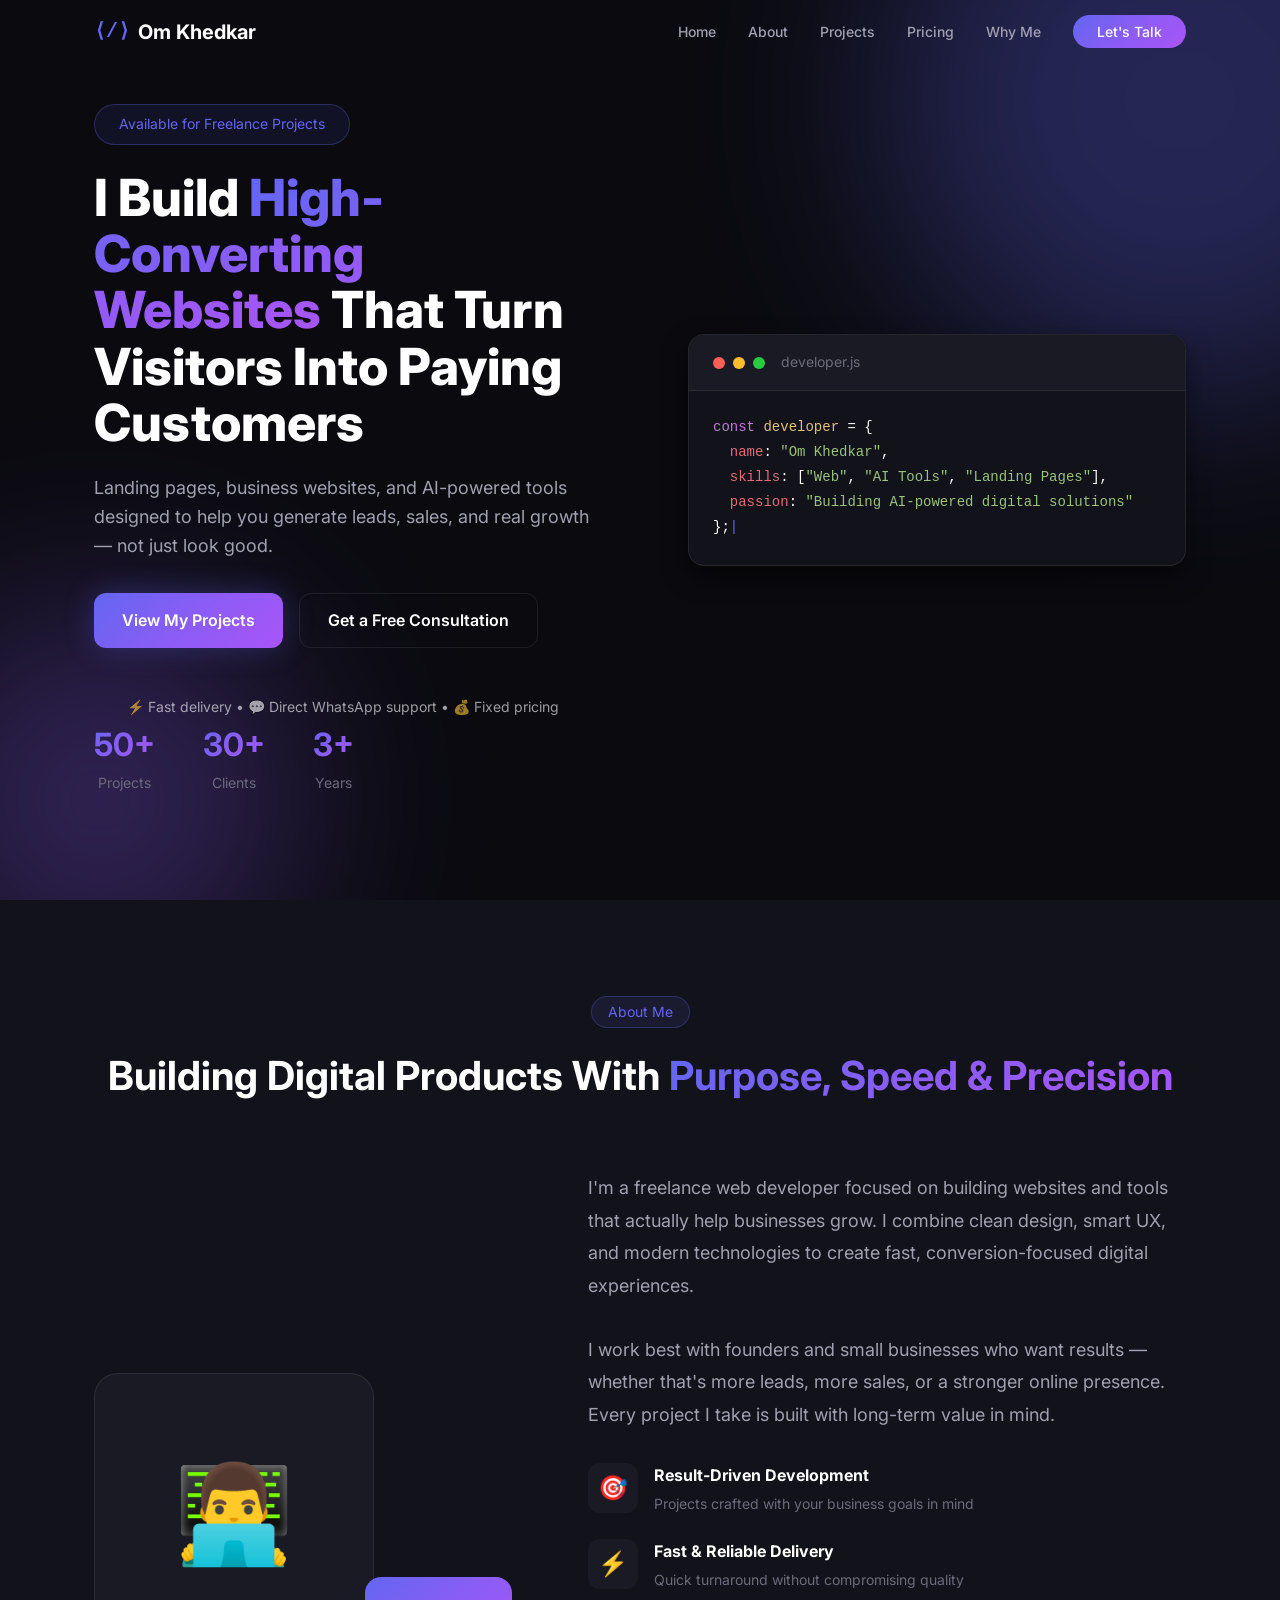
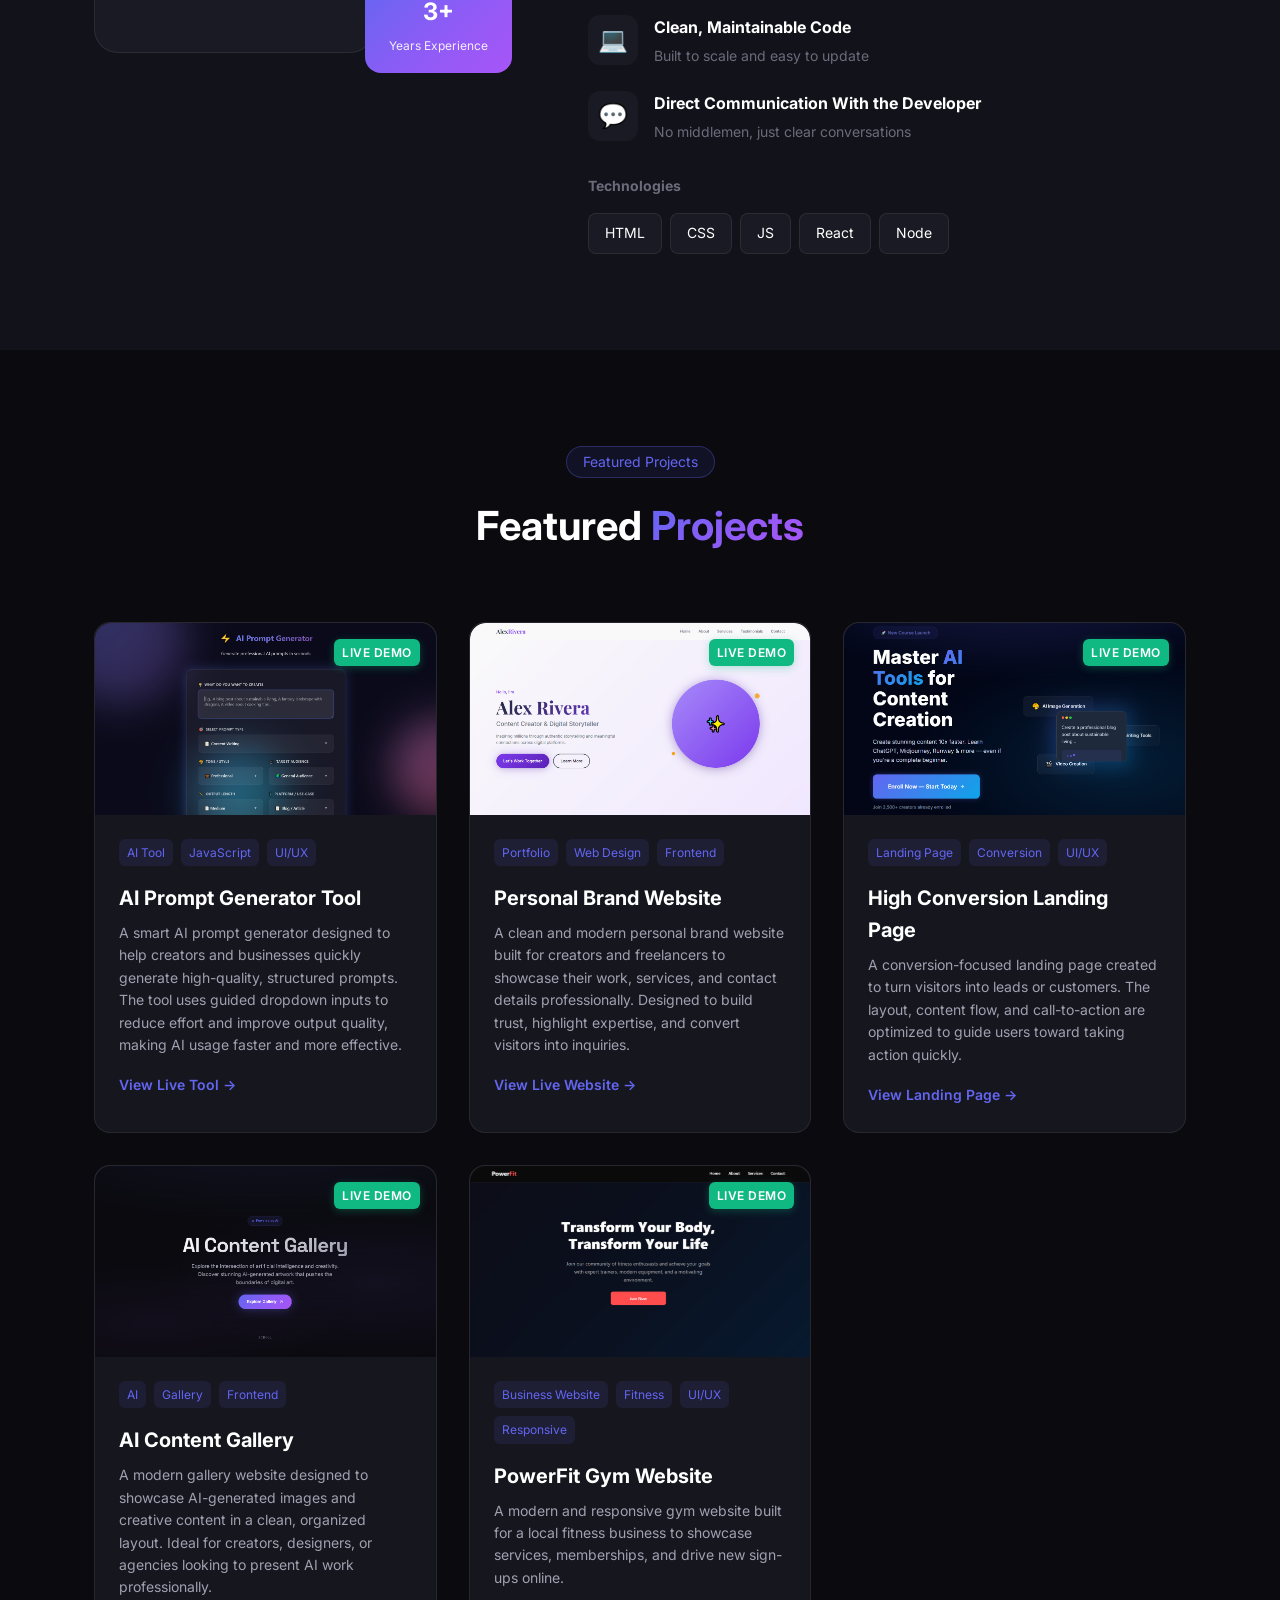
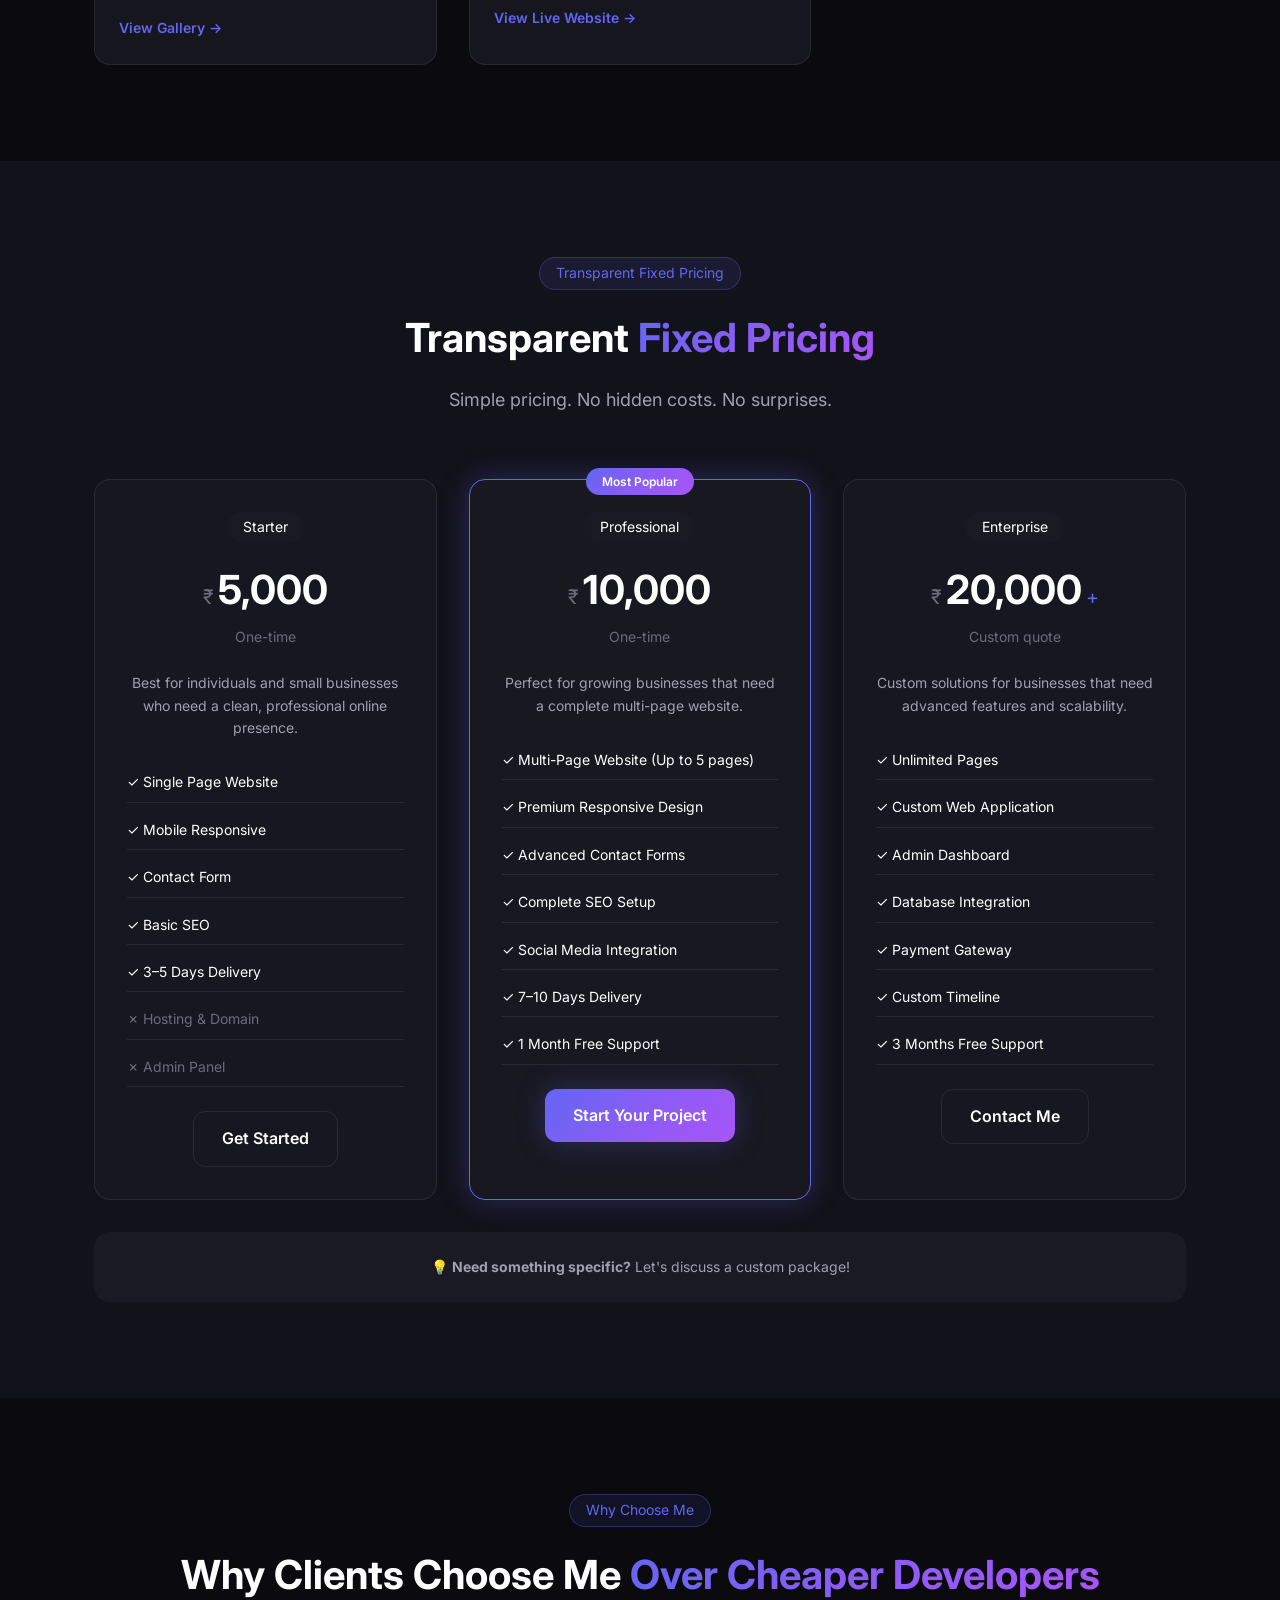
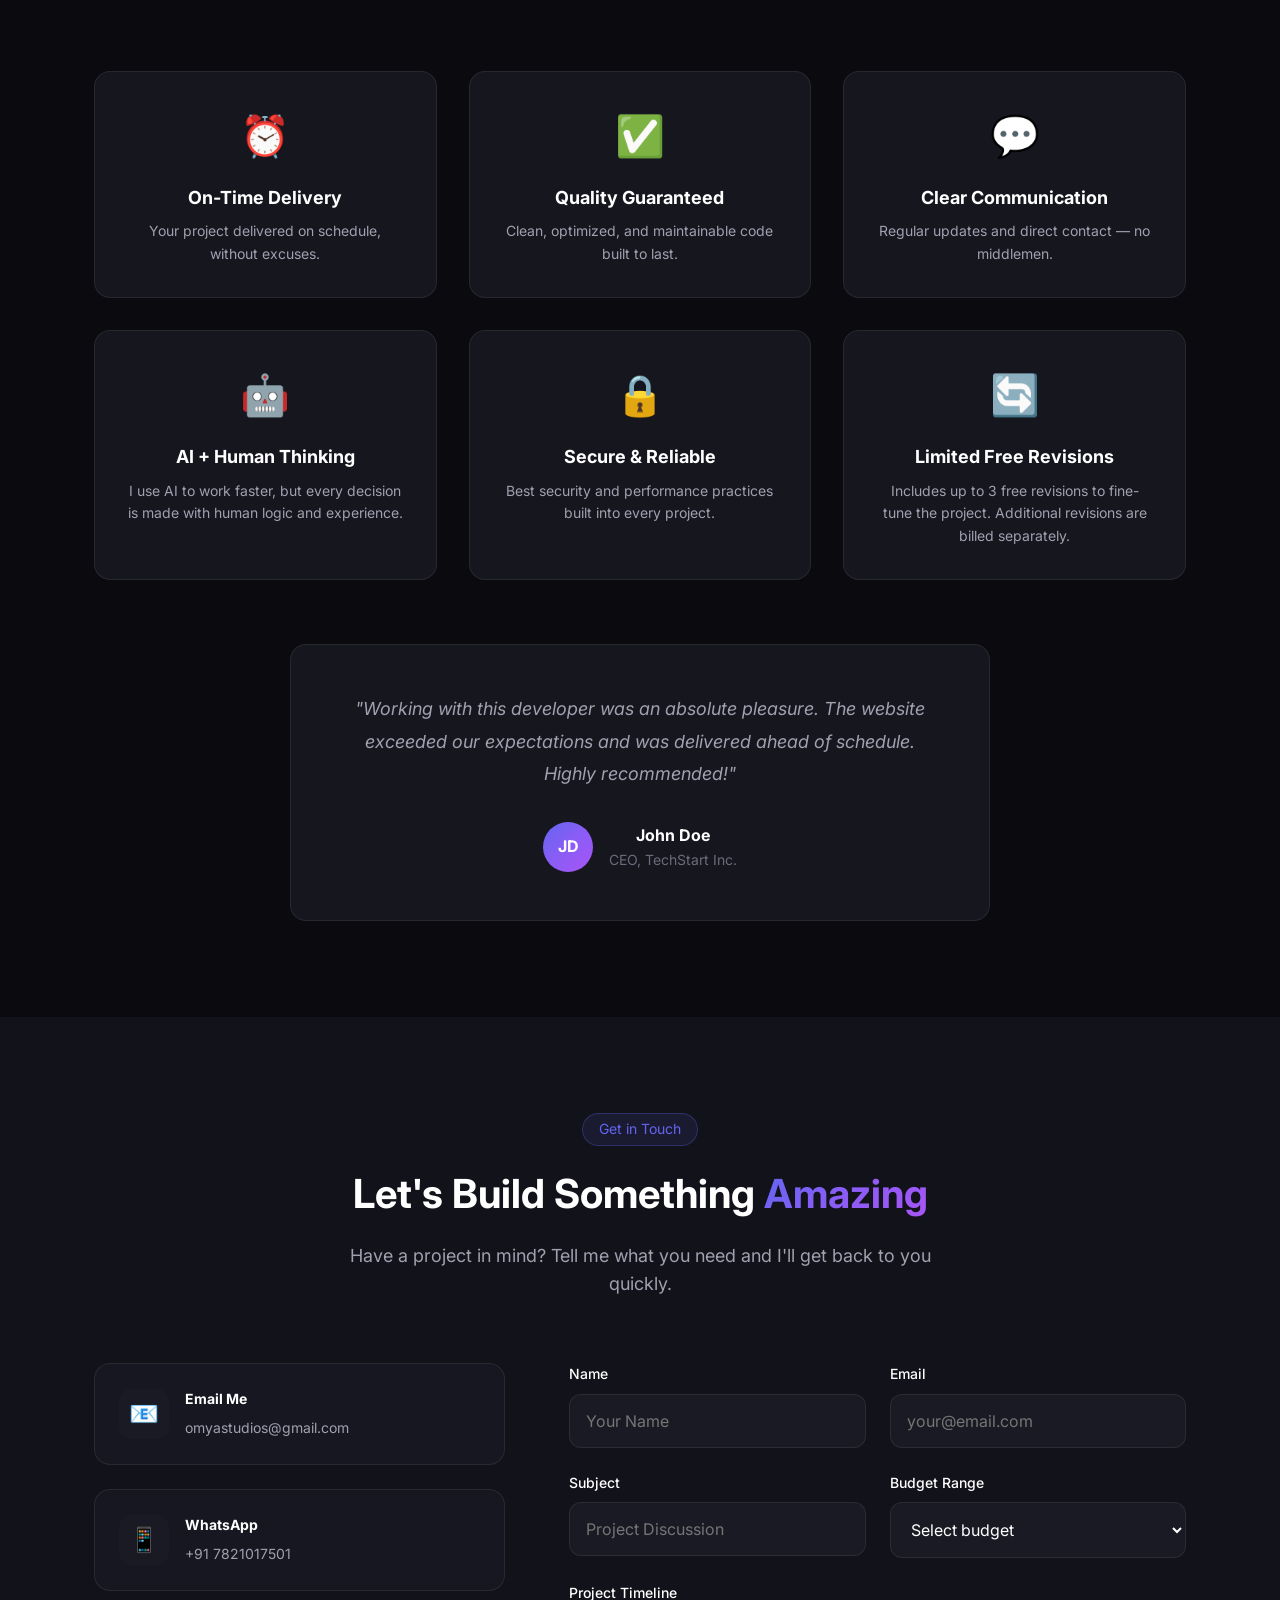
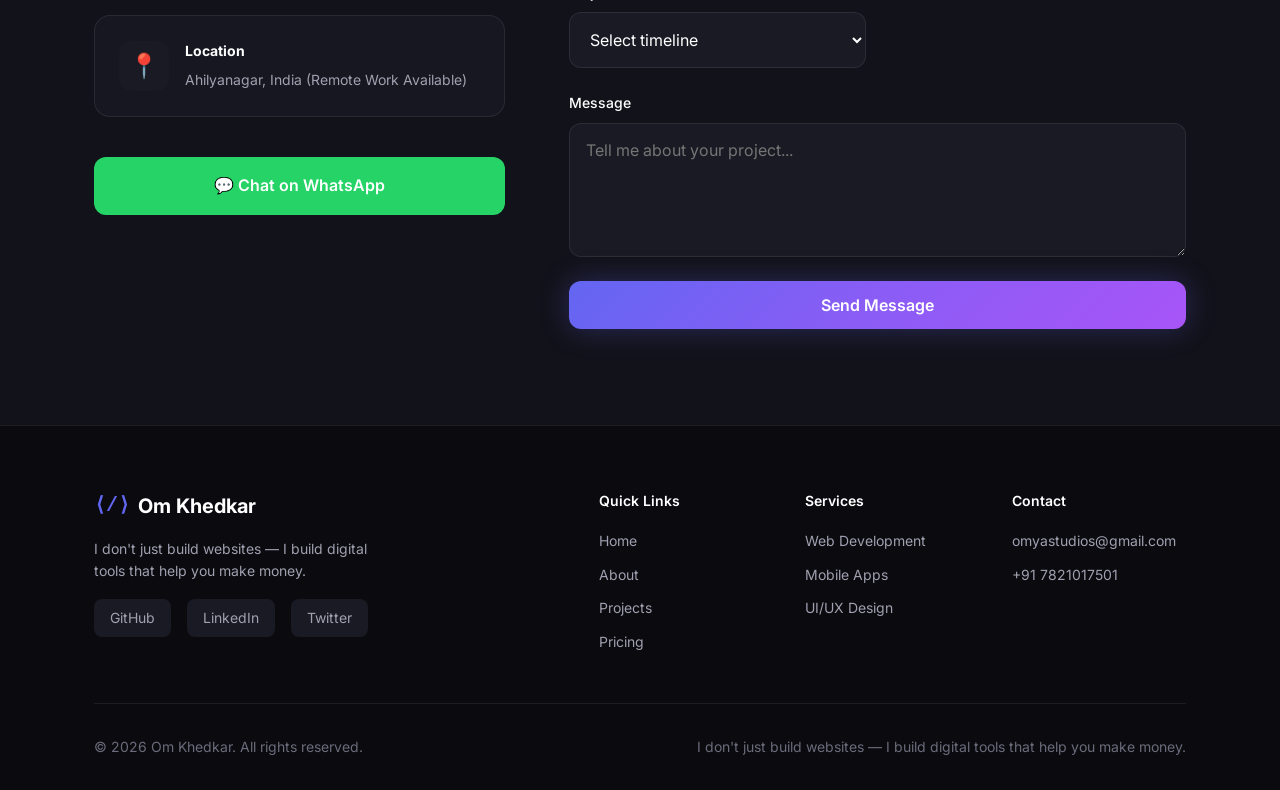
==== commit e8b4fdb5: "Add PowerFit Gym Website project card" ====
--- a/index.html
+++ b/index.html
@@ -258,6 +258,33 @@
                             agencies looking to present AI work professionally.</p>
                         <a href="https://ai-content-gallery.vercel.app/" target="_blank" rel="noopener noreferrer"
                             class="project-cta">View Gallery →</a>
+                    </div>
+                </article>
+
+                <!-- Project 5: PowerFit Gym Website -->
+                <article class="project-card">
+                    <a href="https://powerfit-gym-website.vercel.app/" target="_blank" rel="noopener noreferrer"
+                        class="project-image-link">
+                        <div class="project-image">
+                            <img src="assets/projects/gymweb.png" alt="PowerFit Gym Website Screenshot" loading="lazy">
+                            <div class="project-overlay">
+                                <span class="overlay-text">View Live Demo →</span>
+                            </div>
+                            <span class="live-badge">Live Demo</span>
+                        </div>
+                    </a>
+                    <div class="project-content">
+                        <div class="project-tags">
+                            <span class="tag">Business Website</span>
+                            <span class="tag">Fitness</span>
+                            <span class="tag">UI/UX</span>
+                            <span class="tag">Responsive</span>
+                        </div>
+                        <h3 class="project-title">PowerFit Gym Website</h3>
+                        <p class="project-description">A modern and responsive gym website built for a local fitness
+                            business to showcase services, memberships, and drive new sign-ups online.</p>
+                        <a href="https://powerfit-gym-website.vercel.app/" target="_blank" rel="noopener noreferrer"
+                            class="project-cta">View Live Website →</a>
                     </div>
                 </article>
             </div>
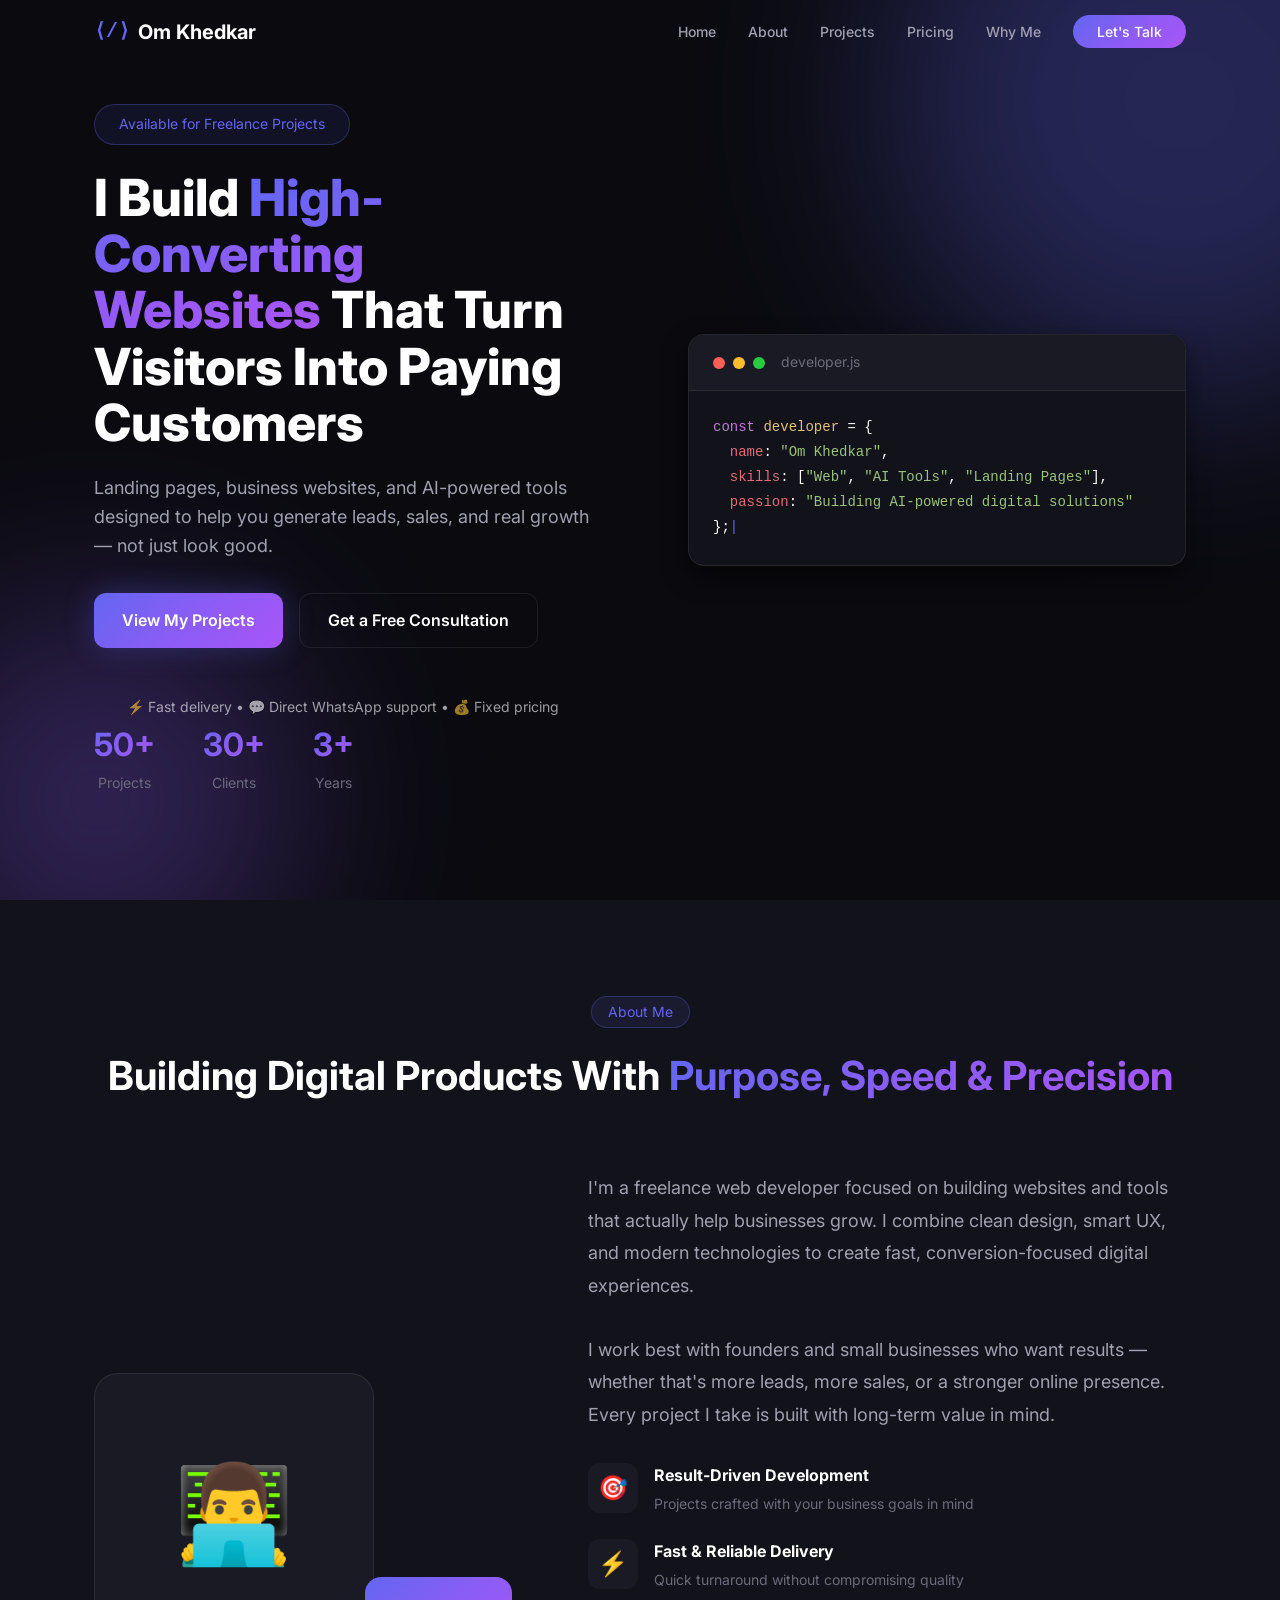
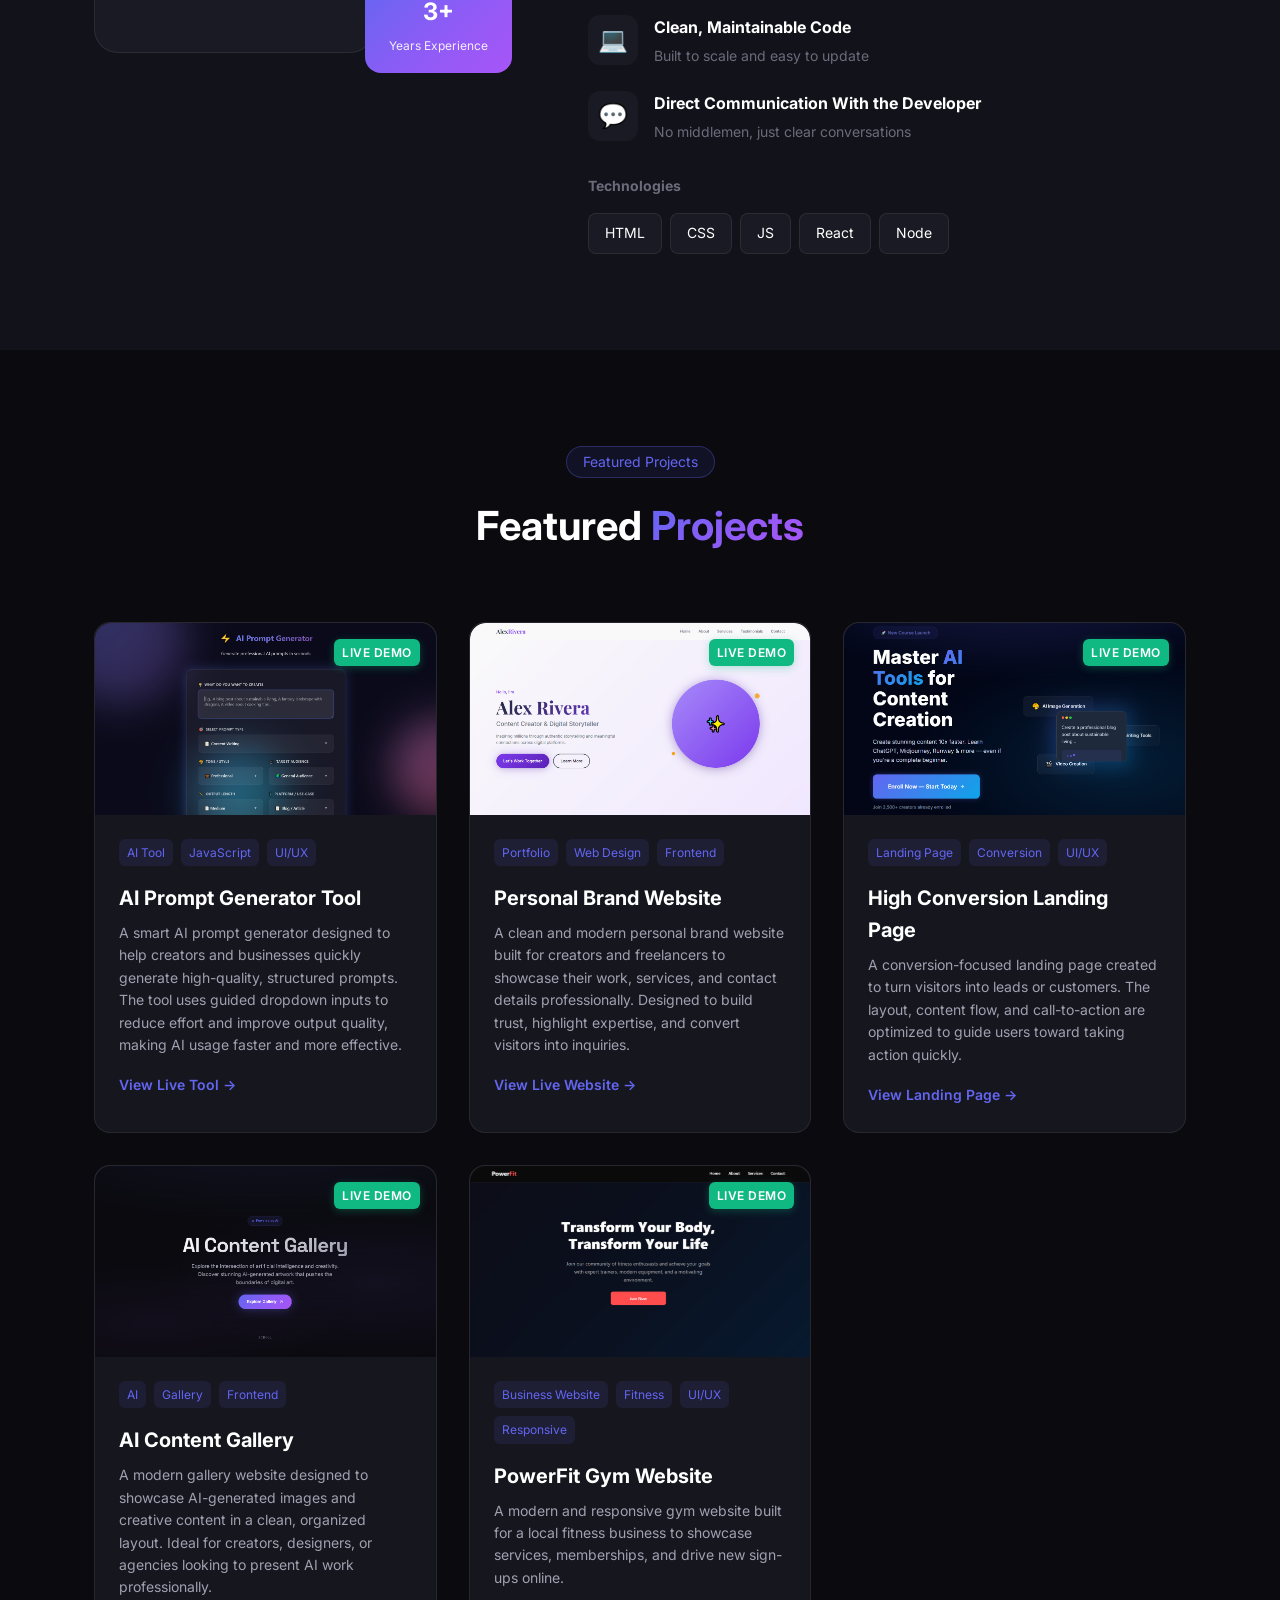
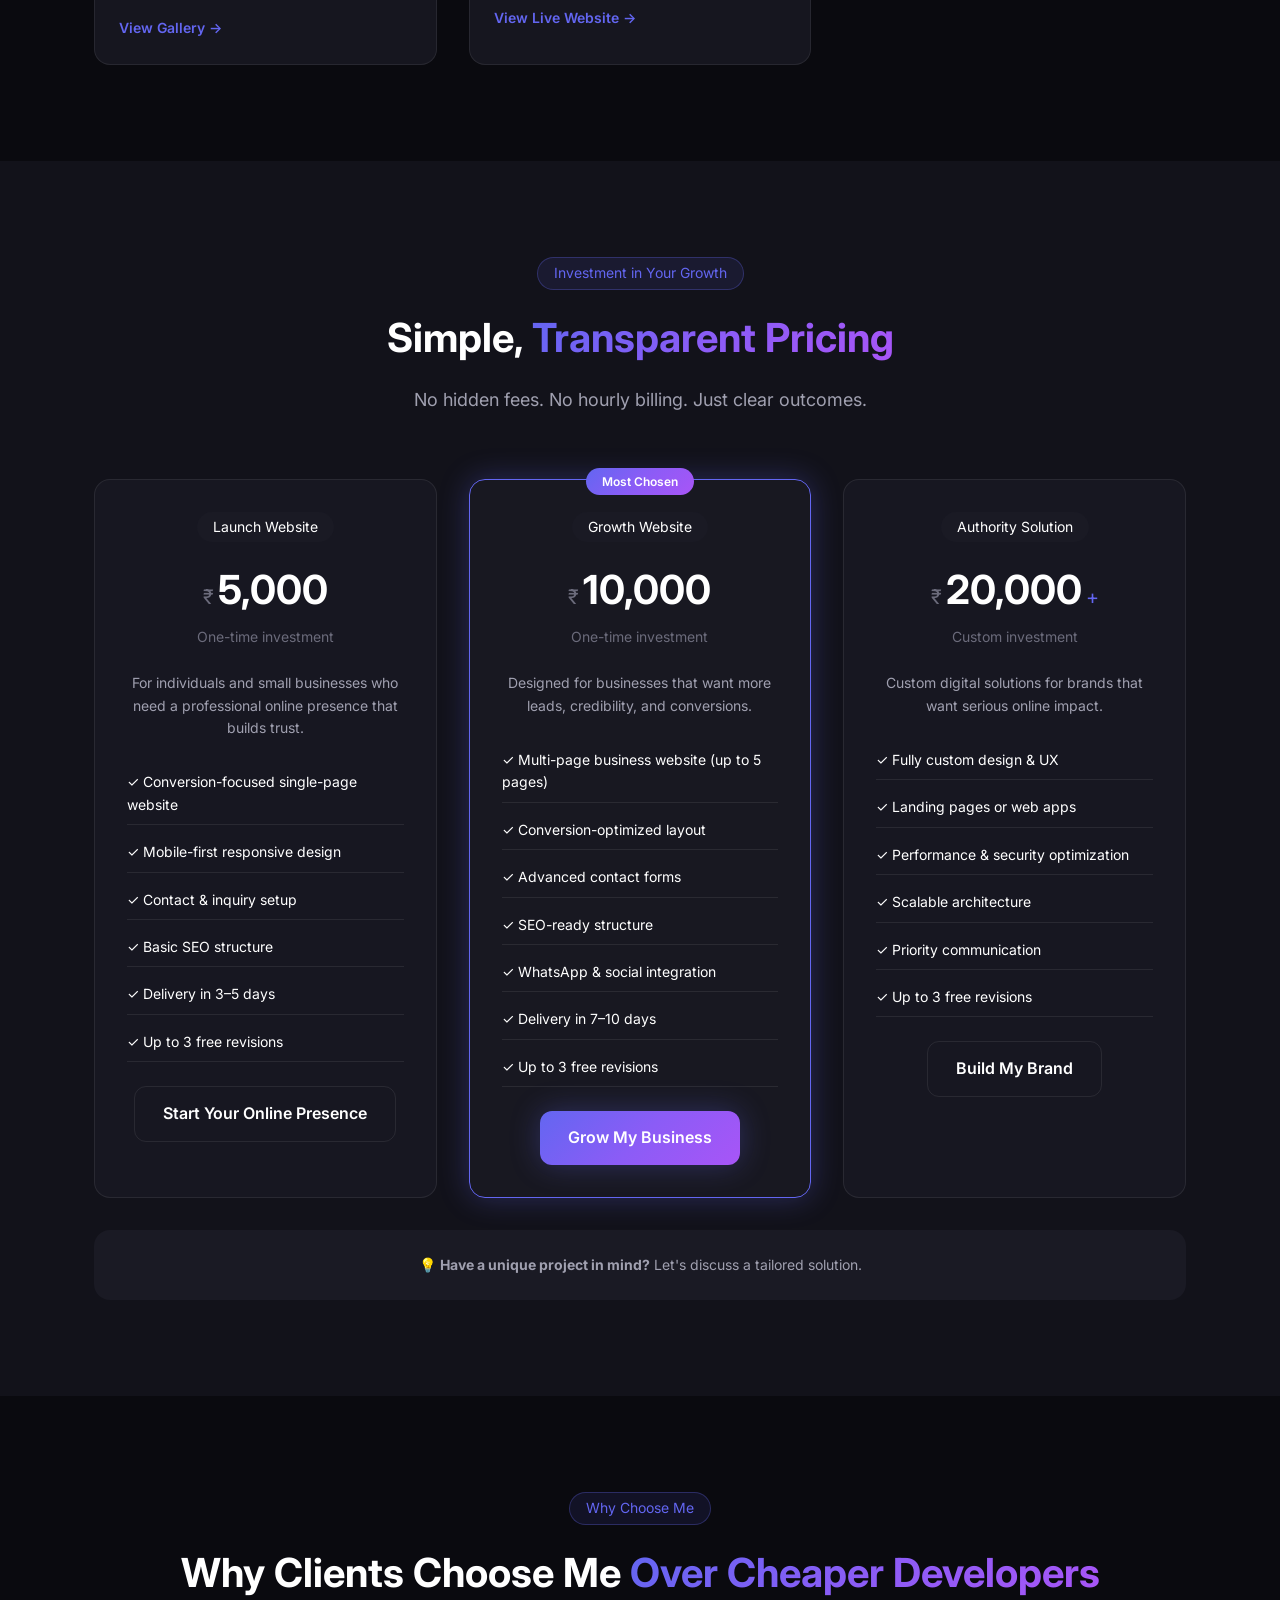
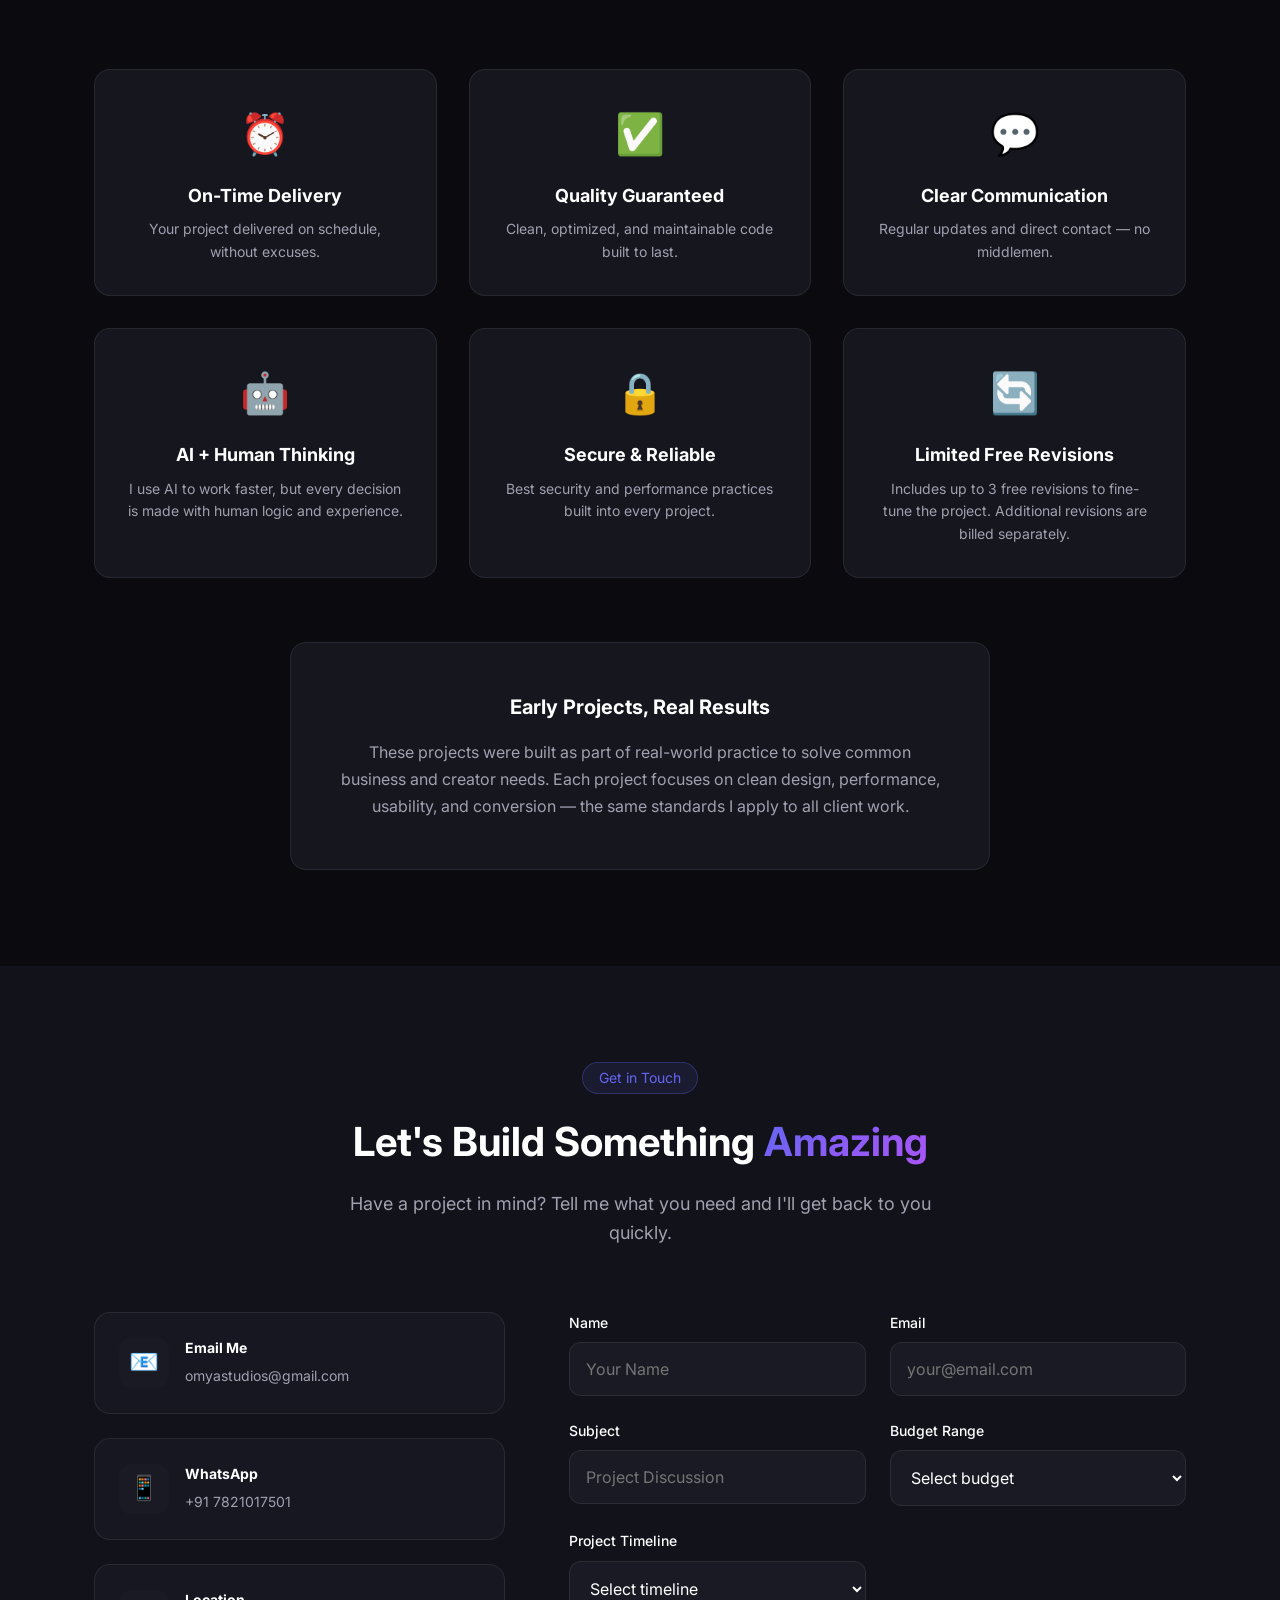
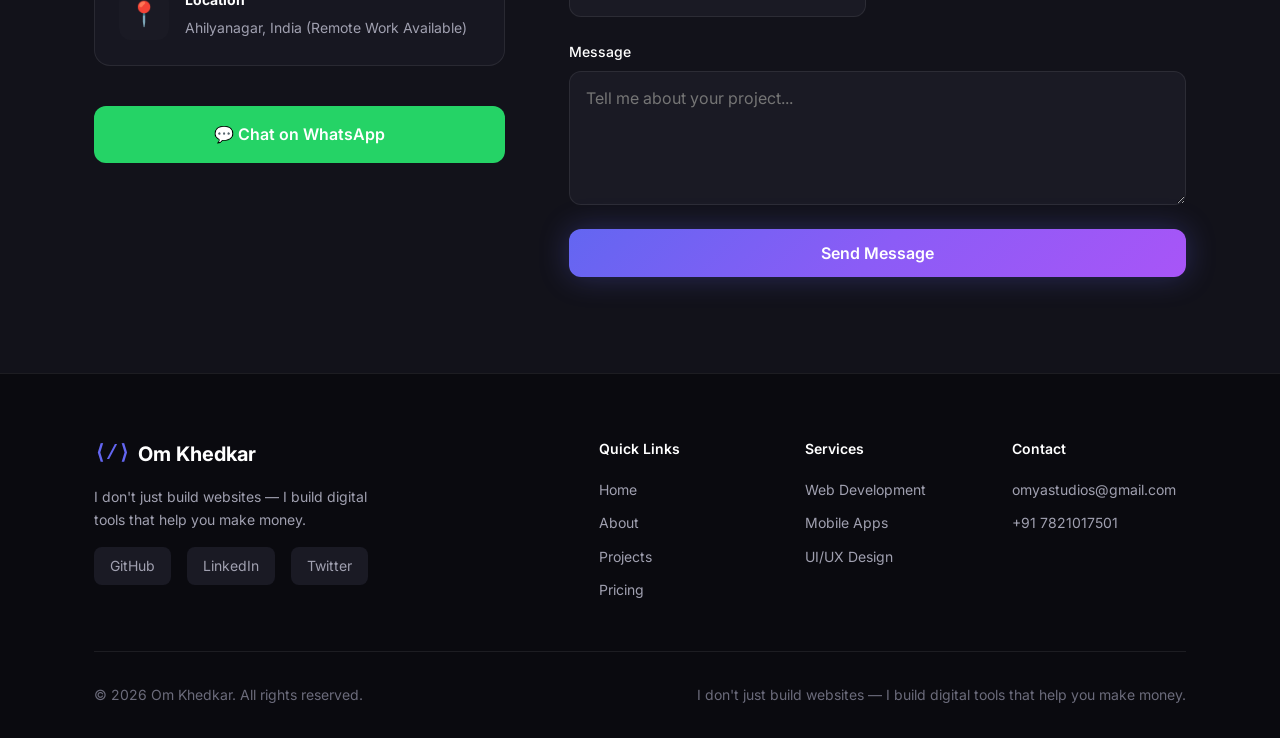
==== commit 799275af: "Update testimonials section and upgrade pricing to premium copy" ====
--- a/index.html
+++ b/index.html
@@ -295,81 +295,80 @@
     <section class="pricing" id="pricing">
         <div class="container">
             <div class="section-header">
-                <span class="section-tag">Transparent Fixed Pricing</span>
-                <h2 class="section-title">Transparent <span class="gradient-text">Fixed Pricing</span></h2>
-                <p class="section-subtitle">Simple pricing. No hidden costs. No surprises.</p>
+                <span class="section-tag">Investment in Your Growth</span>
+                <h2 class="section-title">Simple, <span class="gradient-text">Transparent Pricing</span></h2>
+                <p class="section-subtitle">No hidden fees. No hourly billing. Just clear outcomes.</p>
             </div>
             <div class="pricing-grid">
-                <!-- Starter ₹5,000 -->
+                <!-- Launch Website ₹5,000 -->
                 <div class="pricing-card">
-                    <div class="pricing-header"><span class="pricing-badge">Starter</span>
+                    <div class="pricing-header"><span class="pricing-badge">Launch Website</span>
                         <div class="pricing-amount"><span class="currency">₹</span><span class="price">5,000</span>
                         </div>
-                        <p class="pricing-period">One-time</p>
+                        <p class="pricing-period">One-time investment</p>
                     </div>
                     <div class="pricing-body">
-                        <p class="pricing-description">Best for individuals and small businesses who need a clean,
-                            professional online presence.</p>
+                        <p class="pricing-description">For individuals and small businesses who need a professional
+                            online presence that builds trust.</p>
                         <ul class="pricing-features">
-                            <li class="feature-item included">✓ Single Page Website</li>
-                            <li class="feature-item included">✓ Mobile Responsive</li>
-                            <li class="feature-item included">✓ Contact Form</li>
-                            <li class="feature-item included">✓ Basic SEO</li>
-                            <li class="feature-item included">✓ 3–5 Days Delivery</li>
-                            <li class="feature-item disabled">✗ Hosting & Domain</li>
-                            <li class="feature-item disabled">✗ Admin Panel</li>
+                            <li class="feature-item included">✓ Conversion-focused single-page website</li>
+                            <li class="feature-item included">✓ Mobile-first responsive design</li>
+                            <li class="feature-item included">✓ Contact & inquiry setup</li>
+                            <li class="feature-item included">✓ Basic SEO structure</li>
+                            <li class="feature-item included">✓ Delivery in 3–5 days</li>
+                            <li class="feature-item included">✓ Up to 3 free revisions</li>
                         </ul>
                     </div>
-                    <div class="pricing-footer"><a href="#contact" class="btn btn-outline">Get Started</a></div>
-                </div>
-                <!-- Professional ₹10,000 -->
+                    <div class="pricing-footer"><a href="#contact" class="btn btn-outline">Start Your Online
+                            Presence</a></div>
+                </div>
+                <!-- Growth Website ₹10,000 -->
                 <div class="pricing-card featured">
-                    <div class="featured-badge">Most Popular</div>
-                    <div class="pricing-header"><span class="pricing-badge">Professional</span>
+                    <div class="featured-badge">Most Chosen</div>
+                    <div class="pricing-header"><span class="pricing-badge">Growth Website</span>
                         <div class="pricing-amount"><span class="currency">₹</span><span class="price">10,000</span>
                         </div>
-                        <p class="pricing-period">One-time</p>
+                        <p class="pricing-period">One-time investment</p>
                     </div>
                     <div class="pricing-body">
-                        <p class="pricing-description">Perfect for growing businesses that need a complete multi-page
-                            website.</p>
+                        <p class="pricing-description">Designed for businesses that want more leads, credibility, and
+                            conversions.</p>
                         <ul class="pricing-features">
-                            <li class="feature-item included">✓ Multi-Page Website (Up to 5 pages)</li>
-                            <li class="feature-item included">✓ Premium Responsive Design</li>
-                            <li class="feature-item included">✓ Advanced Contact Forms</li>
-                            <li class="feature-item included">✓ Complete SEO Setup</li>
-                            <li class="feature-item included">✓ Social Media Integration</li>
-                            <li class="feature-item included">✓ 7–10 Days Delivery</li>
-                            <li class="feature-item included">✓ 1 Month Free Support</li>
+                            <li class="feature-item included">✓ Multi-page business website (up to 5 pages)</li>
+                            <li class="feature-item included">✓ Conversion-optimized layout</li>
+                            <li class="feature-item included">✓ Advanced contact forms</li>
+                            <li class="feature-item included">✓ SEO-ready structure</li>
+                            <li class="feature-item included">✓ WhatsApp & social integration</li>
+                            <li class="feature-item included">✓ Delivery in 7–10 days</li>
+                            <li class="feature-item included">✓ Up to 3 free revisions</li>
                         </ul>
                     </div>
-                    <div class="pricing-footer"><a href="#contact" class="btn btn-primary">Start Your Project</a></div>
-                </div>
-                <!-- Enterprise ₹20,000+ -->
+                    <div class="pricing-footer"><a href="#contact" class="btn btn-primary">Grow My Business</a></div>
+                </div>
+                <!-- Authority Solution ₹20,000+ -->
                 <div class="pricing-card">
-                    <div class="pricing-header"><span class="pricing-badge">Enterprise</span>
+                    <div class="pricing-header"><span class="pricing-badge">Authority Solution</span>
                         <div class="pricing-amount"><span class="currency">₹</span><span
                                 class="price">20,000</span><span class="plus">+</span></div>
-                        <p class="pricing-period">Custom quote</p>
+                        <p class="pricing-period">Custom investment</p>
                     </div>
                     <div class="pricing-body">
-                        <p class="pricing-description">Custom solutions for businesses that need advanced features and
-                            scalability.</p>
+                        <p class="pricing-description">Custom digital solutions for brands that want serious online
+                            impact.</p>
                         <ul class="pricing-features">
-                            <li class="feature-item included">✓ Unlimited Pages</li>
-                            <li class="feature-item included">✓ Custom Web Application</li>
-                            <li class="feature-item included">✓ Admin Dashboard</li>
-                            <li class="feature-item included">✓ Database Integration</li>
-                            <li class="feature-item included">✓ Payment Gateway</li>
-                            <li class="feature-item included">✓ Custom Timeline</li>
-                            <li class="feature-item included">✓ 3 Months Free Support</li>
+                            <li class="feature-item included">✓ Fully custom design & UX</li>
+                            <li class="feature-item included">✓ Landing pages or web apps</li>
+                            <li class="feature-item included">✓ Performance & security optimization</li>
+                            <li class="feature-item included">✓ Scalable architecture</li>
+                            <li class="feature-item included">✓ Priority communication</li>
+                            <li class="feature-item included">✓ Up to 3 free revisions</li>
                         </ul>
                     </div>
-                    <div class="pricing-footer"><a href="#contact" class="btn btn-outline">Contact Me</a></div>
+                    <div class="pricing-footer"><a href="#contact" class="btn btn-outline">Build My Brand</a></div>
                 </div>
             </div>
             <div class="pricing-note">
-                <p>💡 <strong>Need something specific?</strong> Let's discuss a custom package!</p>
+                <p>💡 <strong>Have a unique project in mind?</strong> Let's discuss a tailored solution.</p>
             </div>
         </div>
     </section>
@@ -416,16 +415,11 @@
                 </div>
             </div>
             <div class="testimonial-section">
-                <div class="testimonial-card">
-                    <p class="testimonial-text">"Working with this developer was an absolute pleasure. The website
-                        exceeded our expectations and was delivered ahead of schedule. Highly recommended!"</p>
-                    <div class="testimonial-author">
-                        <div class="author-avatar">JD</div>
-                        <div>
-                            <h4>John Doe</h4>
-                            <p>CEO, TechStart Inc.</p>
-                        </div>
-                    </div>
+                <div class="early-projects-card">
+                    <h3 class="early-projects-title">Early Projects, Real Results</h3>
+                    <p class="early-projects-text">These projects were built as part of real-world practice to solve
+                        common business and creator needs. Each project focuses on clean design, performance, usability,
+                        and conversion — the same standards I apply to all client work.</p>
                 </div>
             </div>
         </div>
--- a/style.css
+++ b/style.css
@@ -975,10 +975,11 @@
 
 .testimonial-section {
     max-width: 700px;
-    margin: 0 auto;
-}
-
-.testimonial-card {
+    margin: var(--space-2xl) auto 0;
+}
+
+/* Early Projects Card (replaces testimonial) */
+.early-projects-card {
     background: var(--bg-card);
     border-radius: var(--radius-xl);
     border: 1px solid var(--border-color);
@@ -986,39 +987,17 @@
     text-align: center;
 }
 
-.testimonial-text {
-    font-size: var(--font-size-lg);
-    font-style: italic;
+.early-projects-title {
+    font-size: var(--font-size-xl);
+    font-weight: 700;
+    margin-bottom: var(--space-md);
+    color: var(--text-primary);
+}
+
+.early-projects-text {
+    font-size: var(--font-size-base);
     color: var(--text-secondary);
-    margin-bottom: var(--space-xl);
-    line-height: 1.8;
-}
-
-.testimonial-author {
-    display: flex;
-    align-items: center;
-    justify-content: center;
-    gap: var(--space-md);
-}
-
-.author-avatar {
-    width: 50px;
-    height: 50px;
-    background: var(--accent-gradient);
-    border-radius: 50%;
-    display: flex;
-    align-items: center;
-    justify-content: center;
-    font-weight: 700;
-}
-
-.testimonial-author h4 {
-    font-size: var(--font-size-base);
-}
-
-.testimonial-author p {
-    font-size: var(--font-size-sm);
-    color: var(--text-muted);
+    line-height: 1.7;
 }
 
 /* ========================================
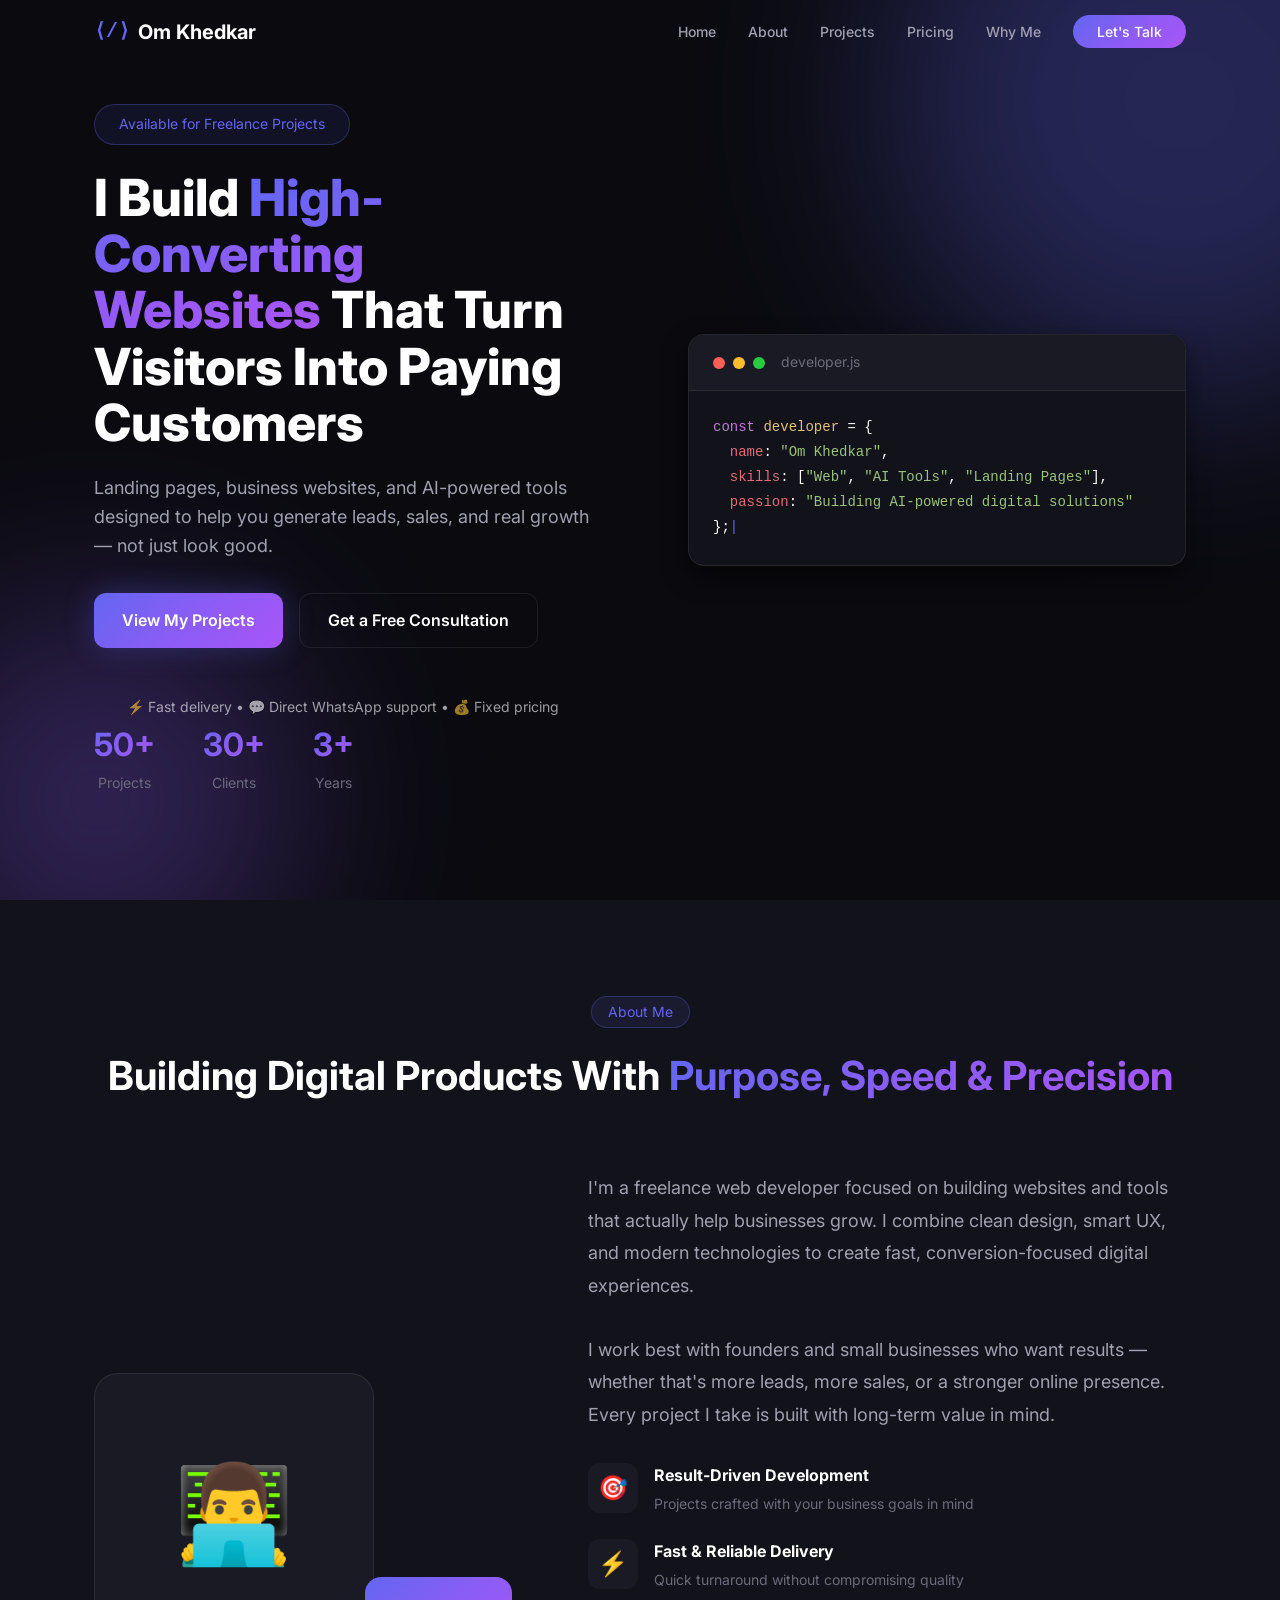
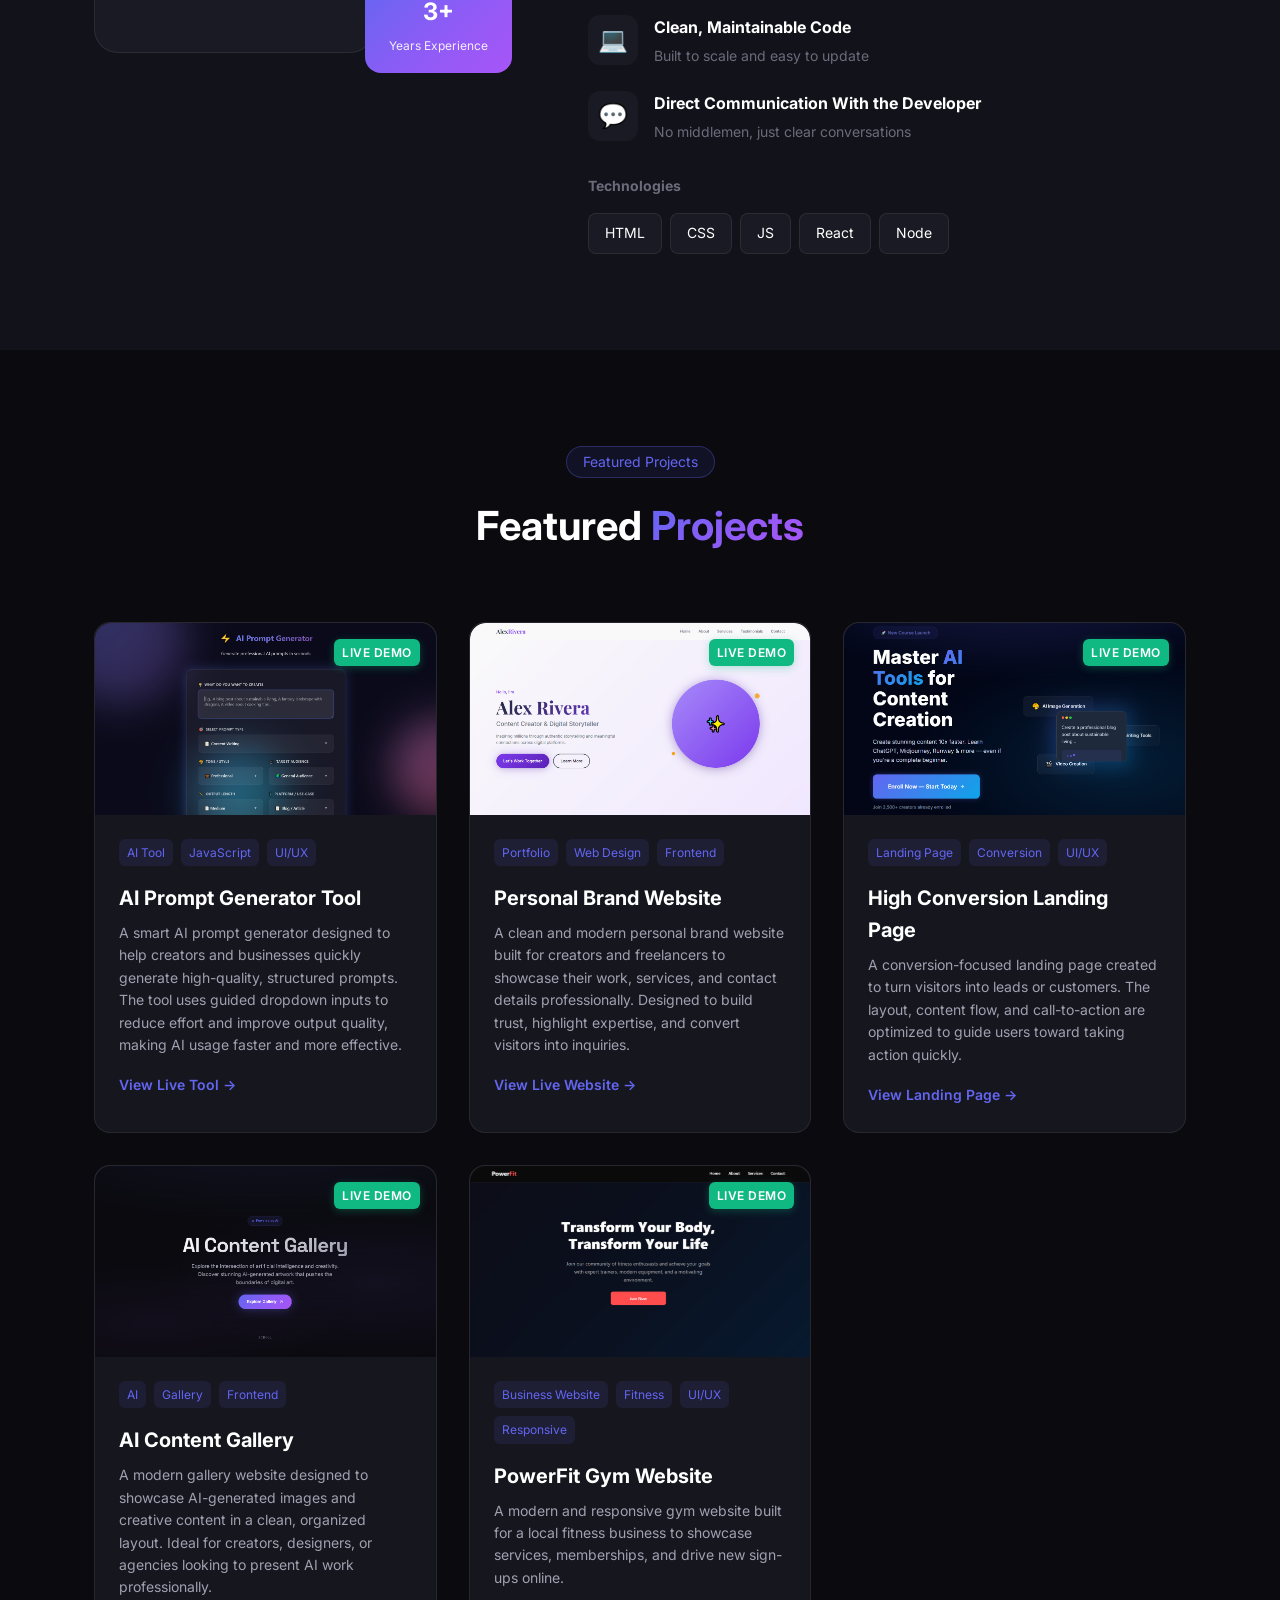
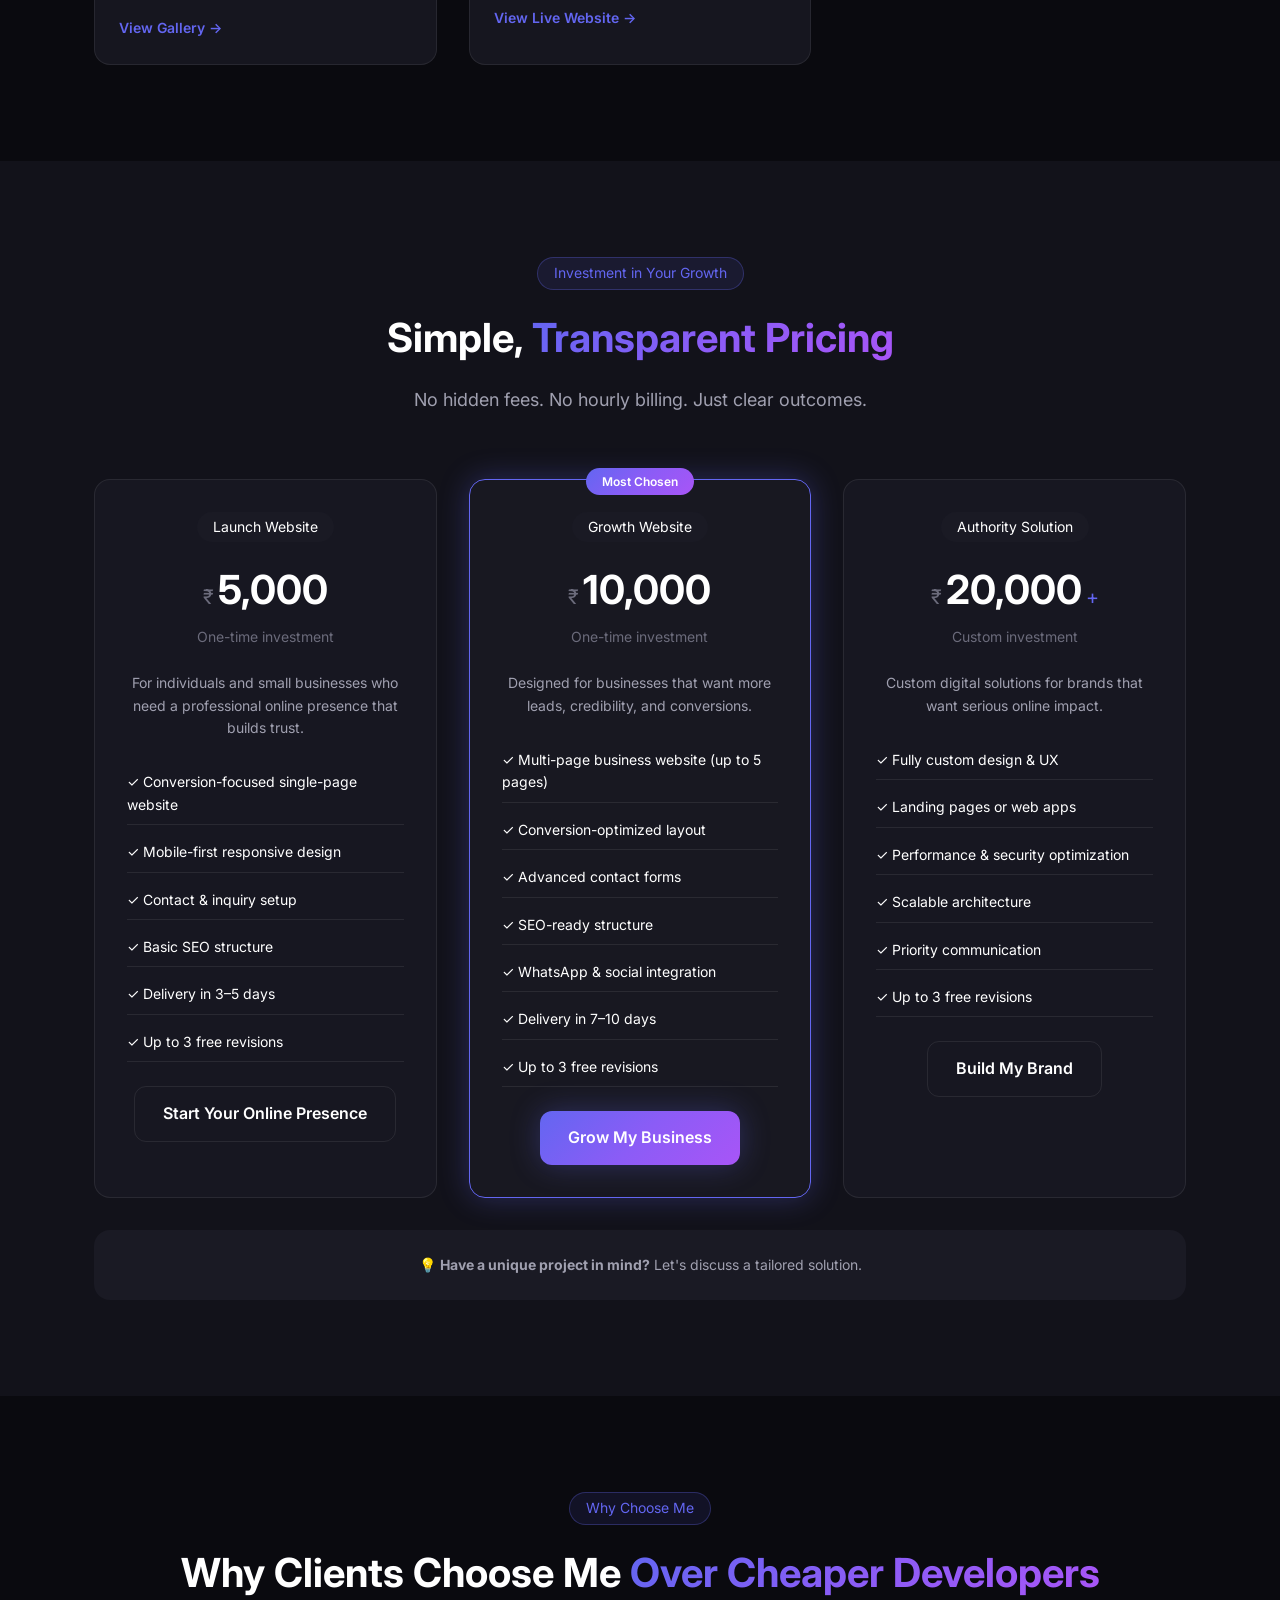
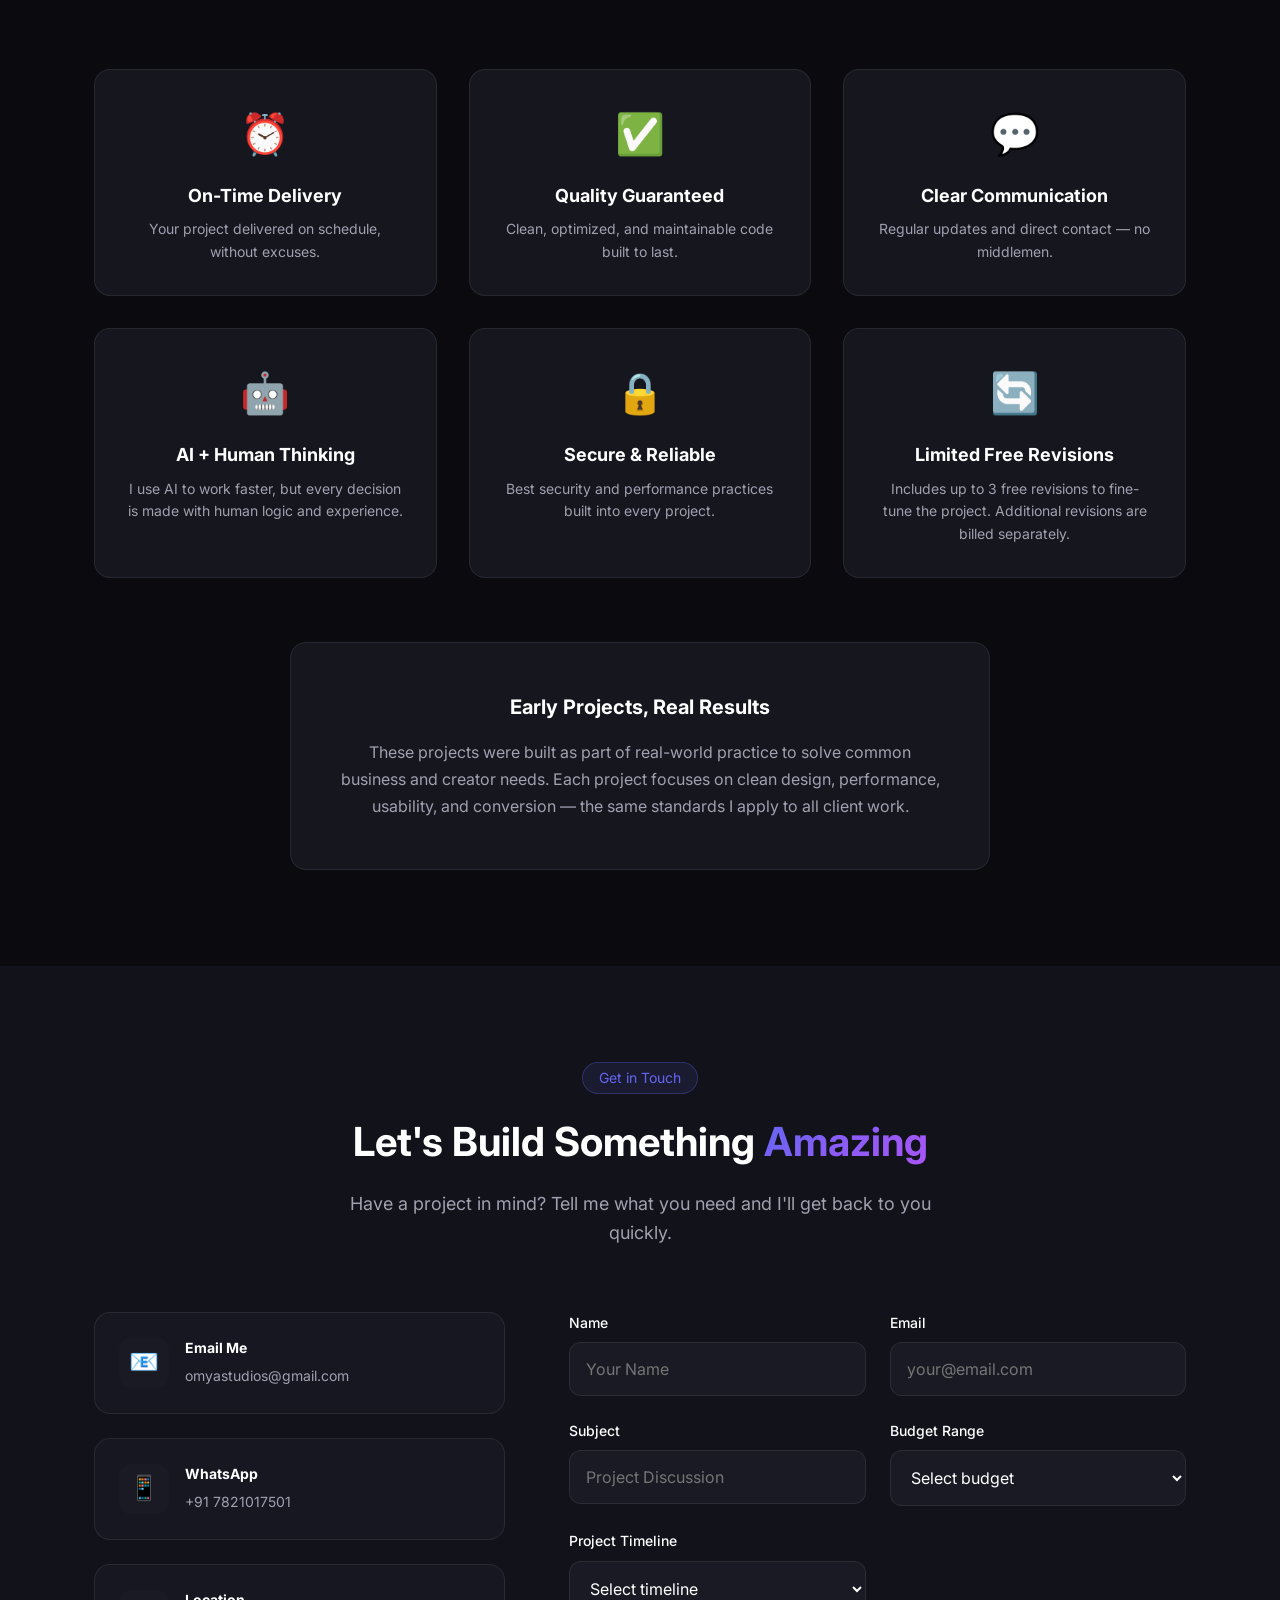
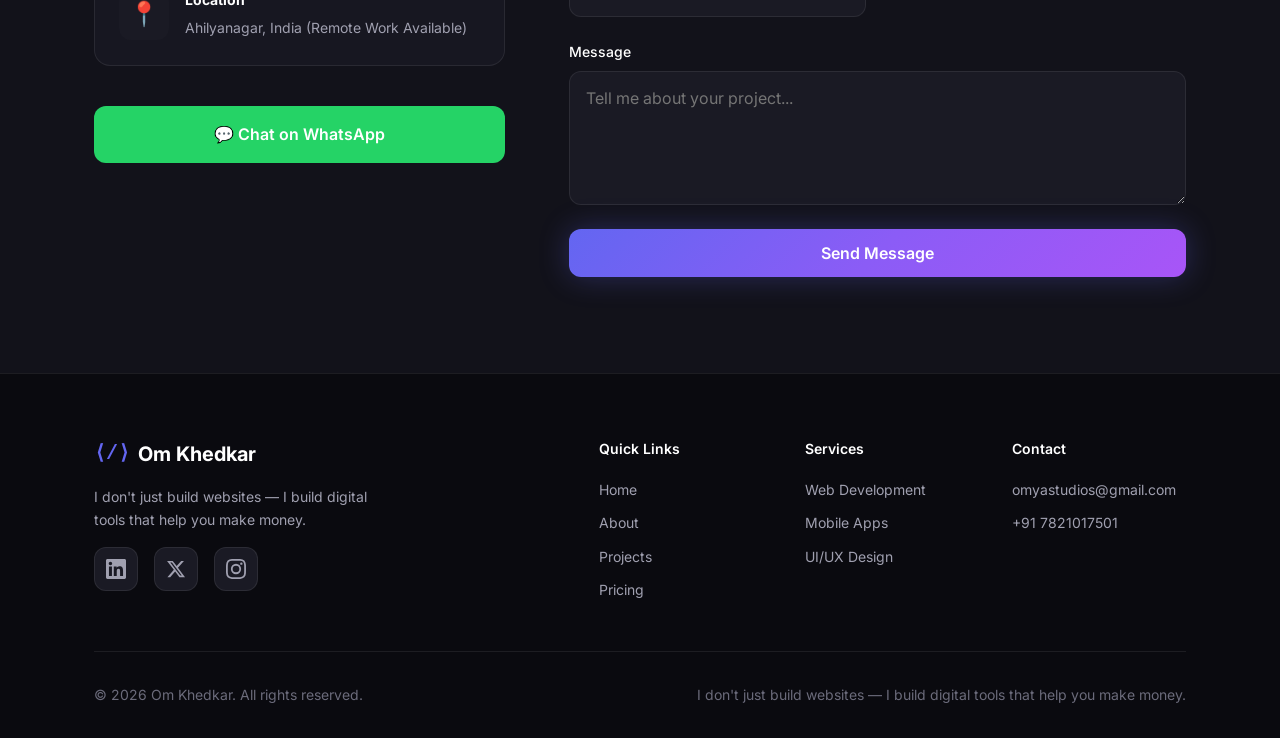
==== commit b609bb89: "Add social media icons (LinkedIn, X, Instagram) to footer with hover effects" ====
--- a/index.html
+++ b/index.html
@@ -494,8 +494,29 @@
                 <div class="footer-brand"><a href="#" class="logo"><span class="logo-icon">⟨/⟩</span><span
                             class="logo-text">Om Khedkar</span></a>
                     <p>I don't just build websites — I build digital tools that help you make money.</p>
-                    <div class="social-links"><a href="#" class="social-link">GitHub</a><a href="#"
-                            class="social-link">LinkedIn</a><a href="#" class="social-link">Twitter</a></div>
+                    <div class="social-links">
+                        <a href="https://www.linkedin.com/in/omkhedkar-dev/" target="_blank" rel="noopener noreferrer"
+                            class="social-link" aria-label="Connect with Om on LinkedIn">
+                            <svg width="20" height="20" viewBox="0 0 24 24" fill="currentColor">
+                                <path
+                                    d="M20.447 20.452h-3.554v-5.569c0-1.328-.027-3.037-1.852-3.037-1.853 0-2.136 1.445-2.136 2.939v5.667H9.351V9h3.414v1.561h.046c.477-.9 1.637-1.85 3.37-1.85 3.601 0 4.267 2.37 4.267 5.455v6.286zM5.337 7.433c-1.144 0-2.063-.926-2.063-2.065 0-1.138.92-2.063 2.063-2.063 1.14 0 2.064.925 2.064 2.063 0 1.139-.925 2.065-2.064 2.065zm1.782 13.019H3.555V9h3.564v11.452zM22.225 0H1.771C.792 0 0 .774 0 1.729v20.542C0 23.227.792 24 1.771 24h20.451C23.2 24 24 23.227 24 22.271V1.729C24 .774 23.2 0 22.222 0h.003z" />
+                            </svg>
+                        </a>
+                        <a href="https://x.com/omkhedkar_dev" target="_blank" rel="noopener noreferrer"
+                            class="social-link" aria-label="Follow Om on X (Twitter)">
+                            <svg width="20" height="20" viewBox="0 0 24 24" fill="currentColor">
+                                <path
+                                    d="M18.244 2.25h3.308l-7.227 8.26 8.502 11.24H16.17l-5.214-6.817L4.99 21.75H1.68l7.73-8.835L1.254 2.25H8.08l4.713 6.231zm-1.161 17.52h1.833L7.084 4.126H5.117z" />
+                            </svg>
+                        </a>
+                        <a href="https://www.instagram.com/omkhedkar.dev/" target="_blank" rel="noopener noreferrer"
+                            class="social-link" aria-label="Follow Om on Instagram">
+                            <svg width="20" height="20" viewBox="0 0 24 24" fill="currentColor">
+                                <path
+                                    d="M12 2.163c3.204 0 3.584.012 4.85.07 3.252.148 4.771 1.691 4.919 4.919.058 1.265.069 1.645.069 4.849 0 3.205-.012 3.584-.069 4.849-.149 3.225-1.664 4.771-4.919 4.919-1.266.058-1.644.07-4.85.07-3.204 0-3.584-.012-4.849-.07-3.26-.149-4.771-1.699-4.919-4.92-.058-1.265-.07-1.644-.07-4.849 0-3.204.013-3.583.07-4.849.149-3.227 1.664-4.771 4.919-4.919 1.266-.057 1.645-.069 4.849-.069zM12 0C8.741 0 8.333.014 7.053.072 2.695.272.273 2.69.073 7.052.014 8.333 0 8.741 0 12c0 3.259.014 3.668.072 4.948.2 4.358 2.618 6.78 6.98 6.98C8.333 23.986 8.741 24 12 24c3.259 0 3.668-.014 4.948-.072 4.354-.2 6.782-2.618 6.979-6.98.059-1.28.073-1.689.073-4.948 0-3.259-.014-3.667-.072-4.947-.196-4.354-2.617-6.78-6.979-6.98C15.668.014 15.259 0 12 0zm0 5.838a6.162 6.162 0 100 12.324 6.162 6.162 0 000-12.324zM12 16a4 4 0 110-8 4 4 0 010 8zm6.406-11.845a1.44 1.44 0 100 2.881 1.44 1.44 0 000-2.881z" />
+                            </svg>
+                        </a>
+                    </div>
                 </div>
                 <div class="footer-links">
                     <div class="footer-column">
--- a/style.css
+++ b/style.css
@@ -1146,19 +1146,44 @@
 .social-links {
     display: flex;
     gap: var(--space-md);
+    align-items: center;
 }
 
 .social-link {
-    padding: var(--space-sm) var(--space-md);
+    display: flex;
+    align-items: center;
+    justify-content: center;
+    width: 44px;
+    height: 44px;
     background: var(--bg-tertiary);
-    border-radius: var(--radius-md);
-    font-size: var(--font-size-sm);
+    border-radius: var(--radius-lg);
     color: var(--text-secondary);
+    border: 1px solid var(--border-color);
+    transition: var(--transition-base);
+}
+
+.social-link svg {
+    width: 20px;
+    height: 20px;
+    transition: var(--transition-base);
 }
 
 .social-link:hover {
-    background: var(--accent-primary);
-    color: var(--text-primary);
+    background: var(--bg-secondary);
+    border-color: var(--accent-primary);
+    color: var(--accent-primary);
+    transform: translateY(-3px);
+    box-shadow: 0 8px 25px rgba(99, 102, 241, 0.25);
+}
+
+.social-link:hover svg {
+    transform: scale(1.1);
+}
+
+.social-link:focus {
+    outline: none;
+    border-color: var(--accent-primary);
+    box-shadow: 0 0 0 3px rgba(99, 102, 241, 0.2);
 }
 
 .footer-links {
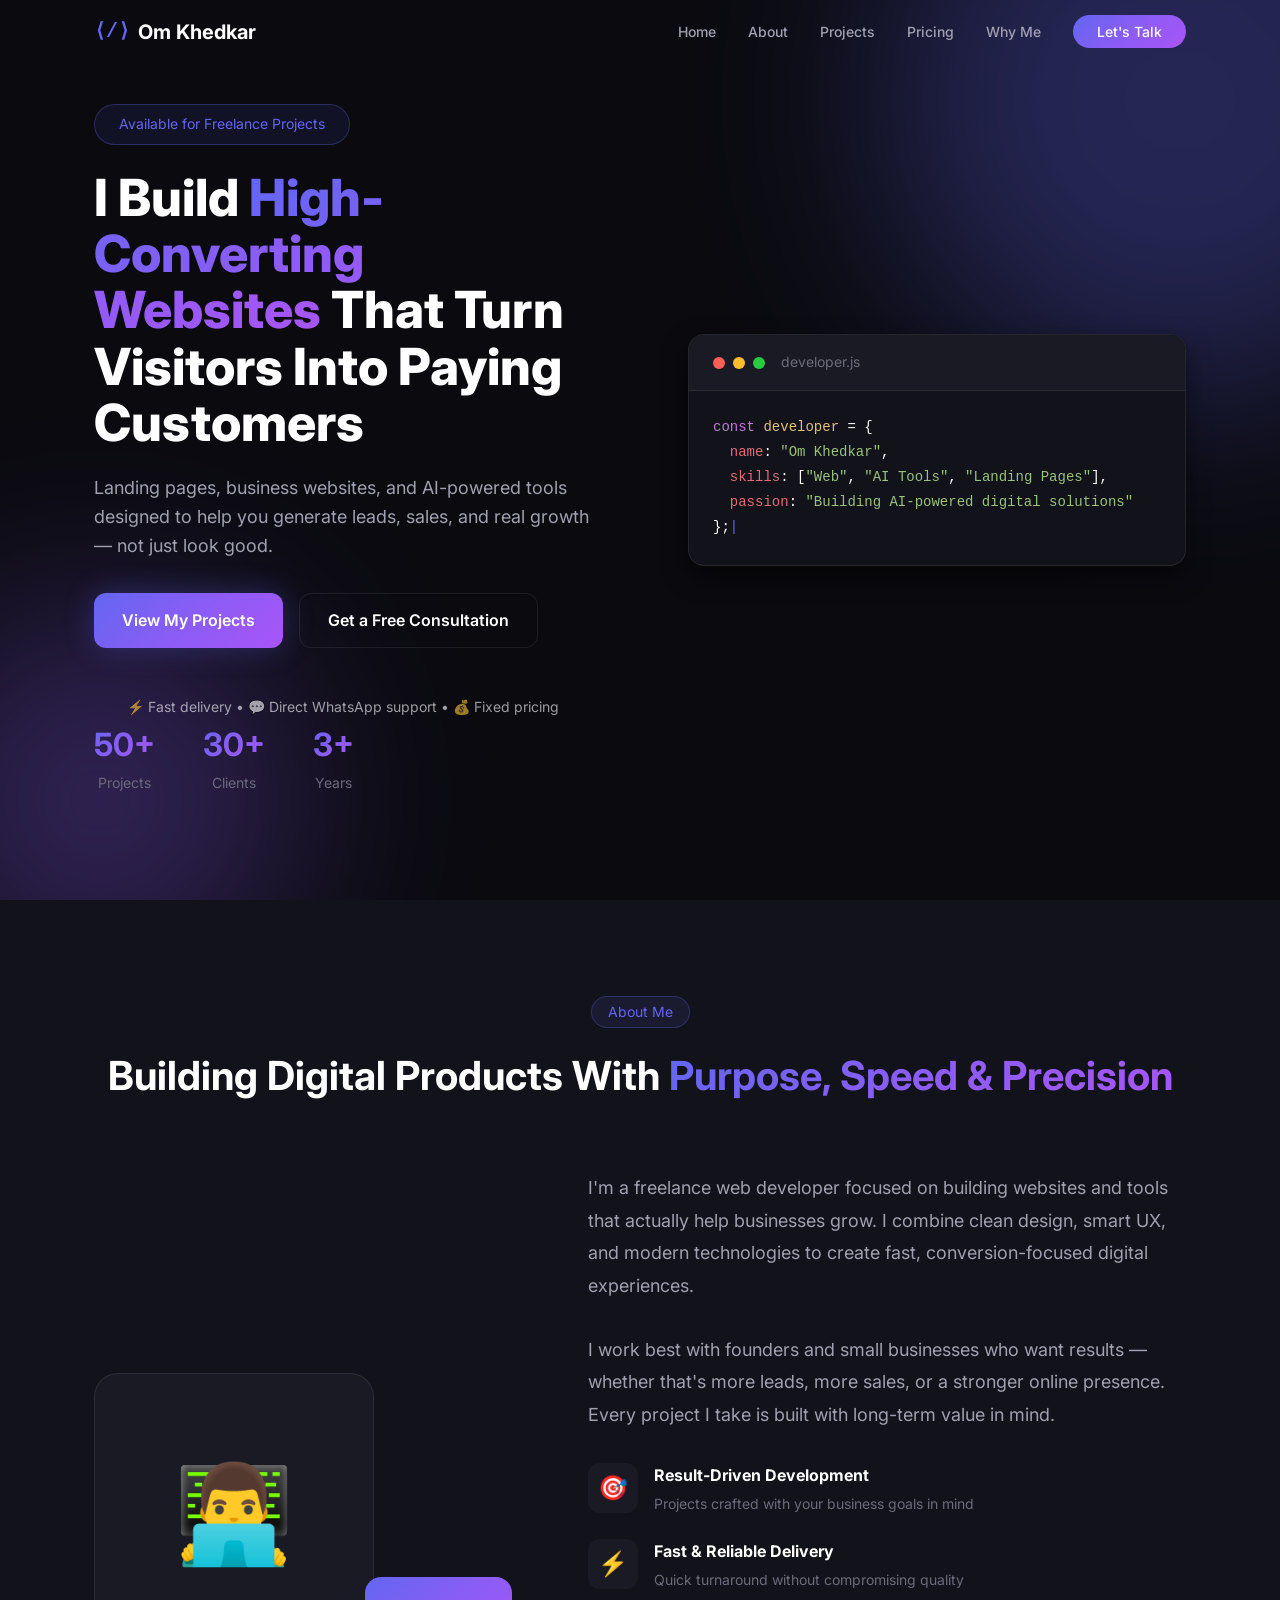
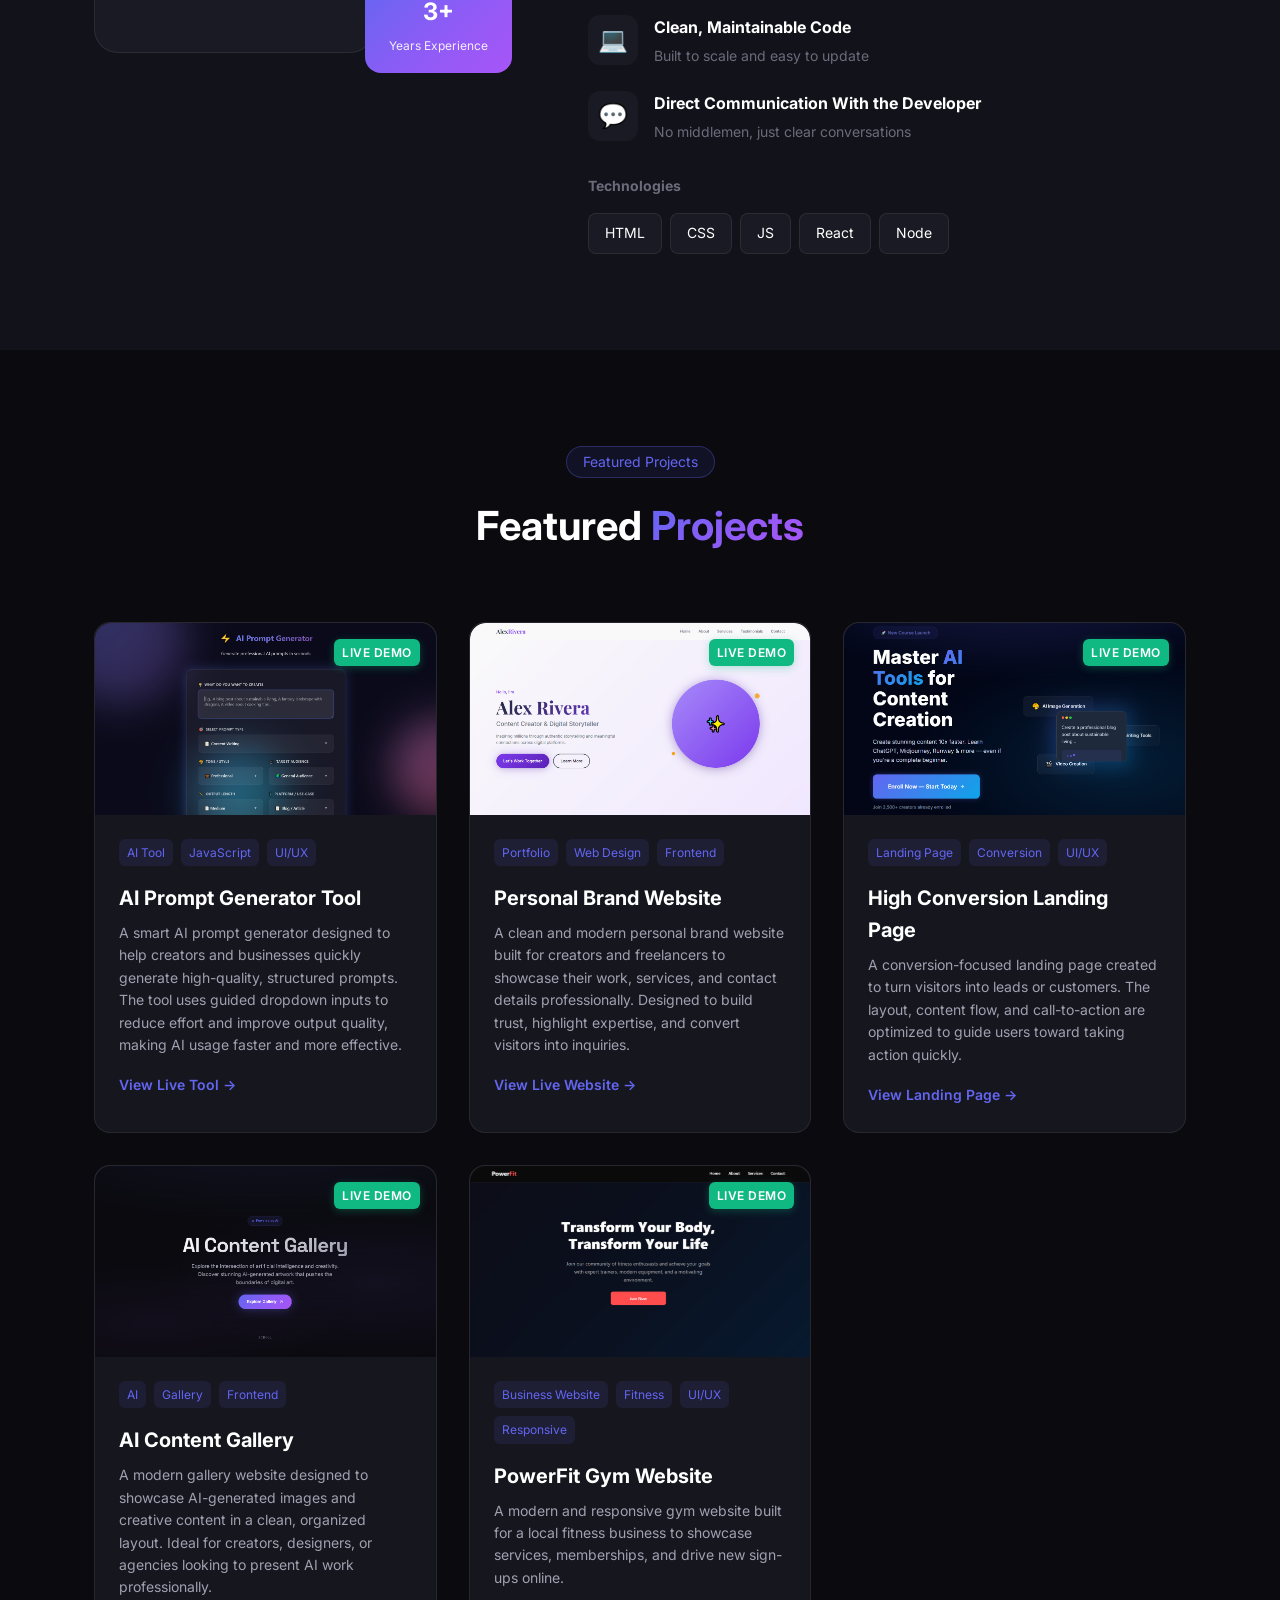
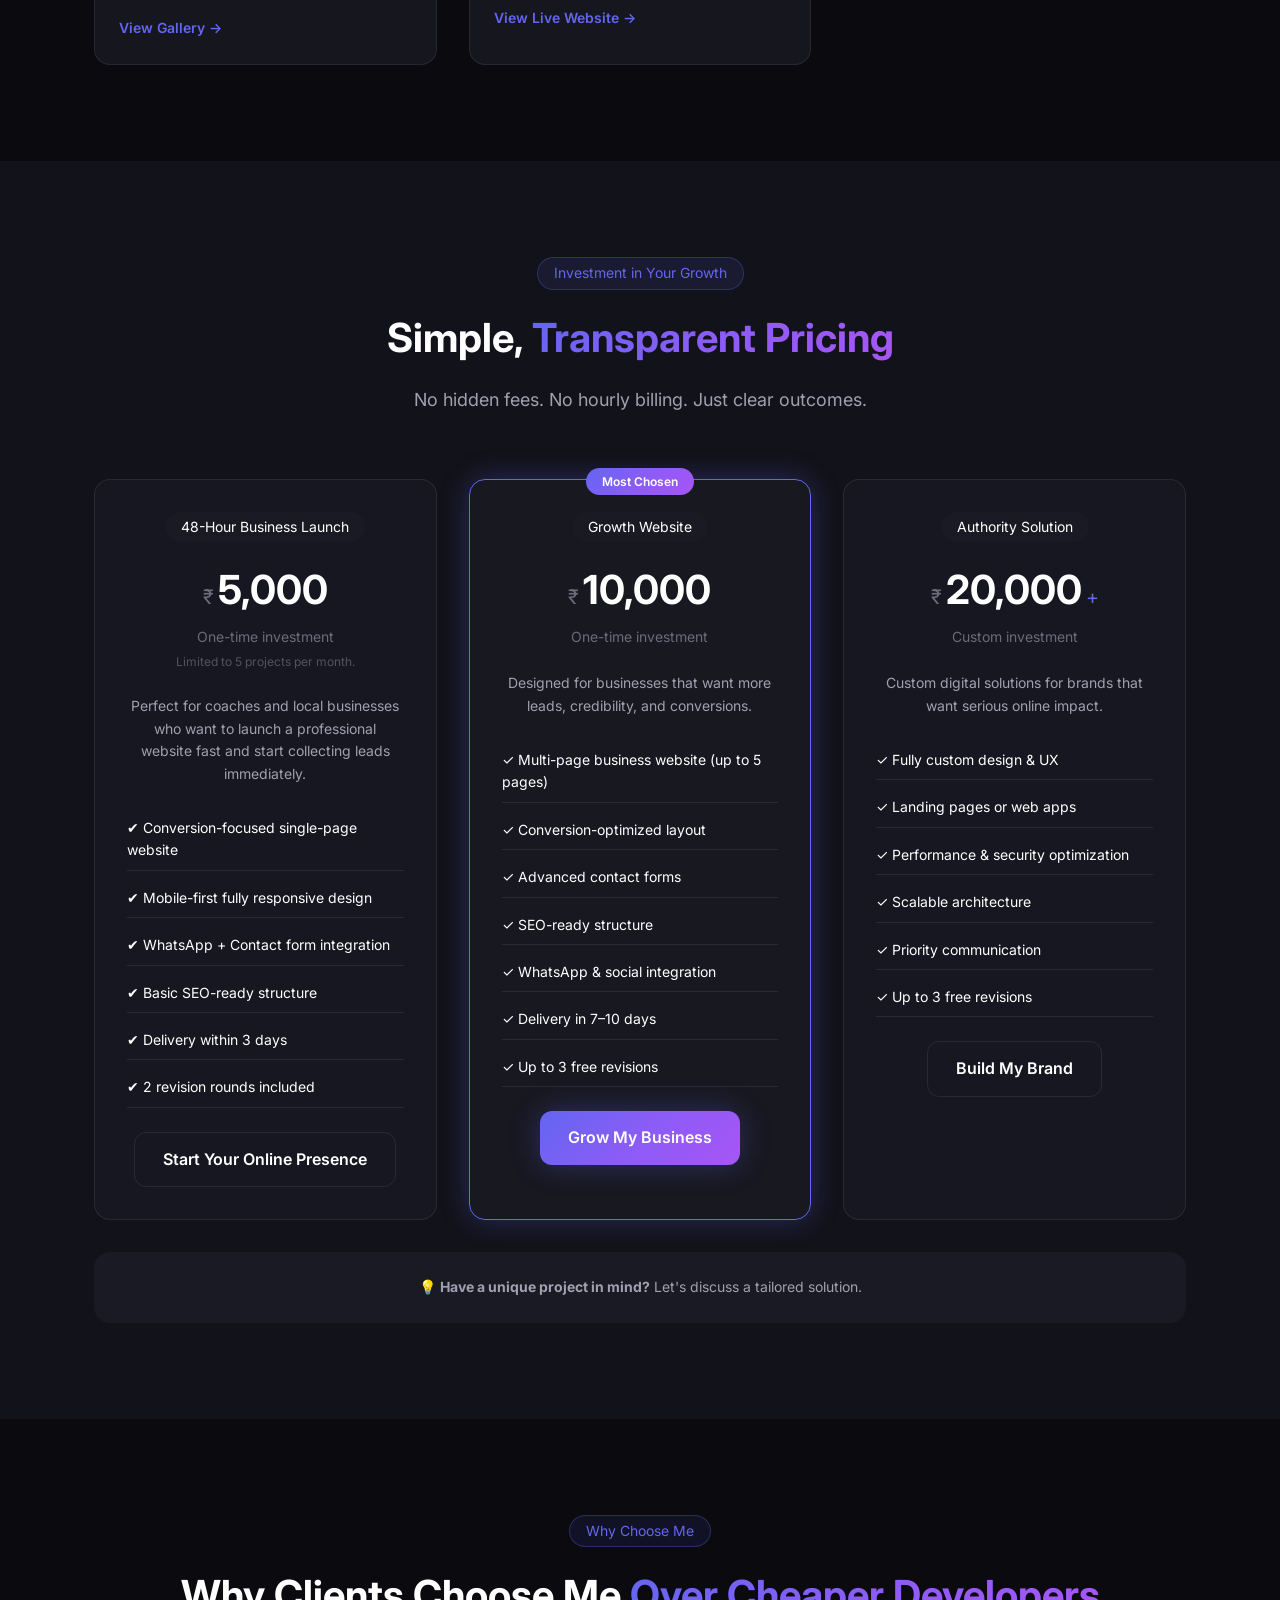
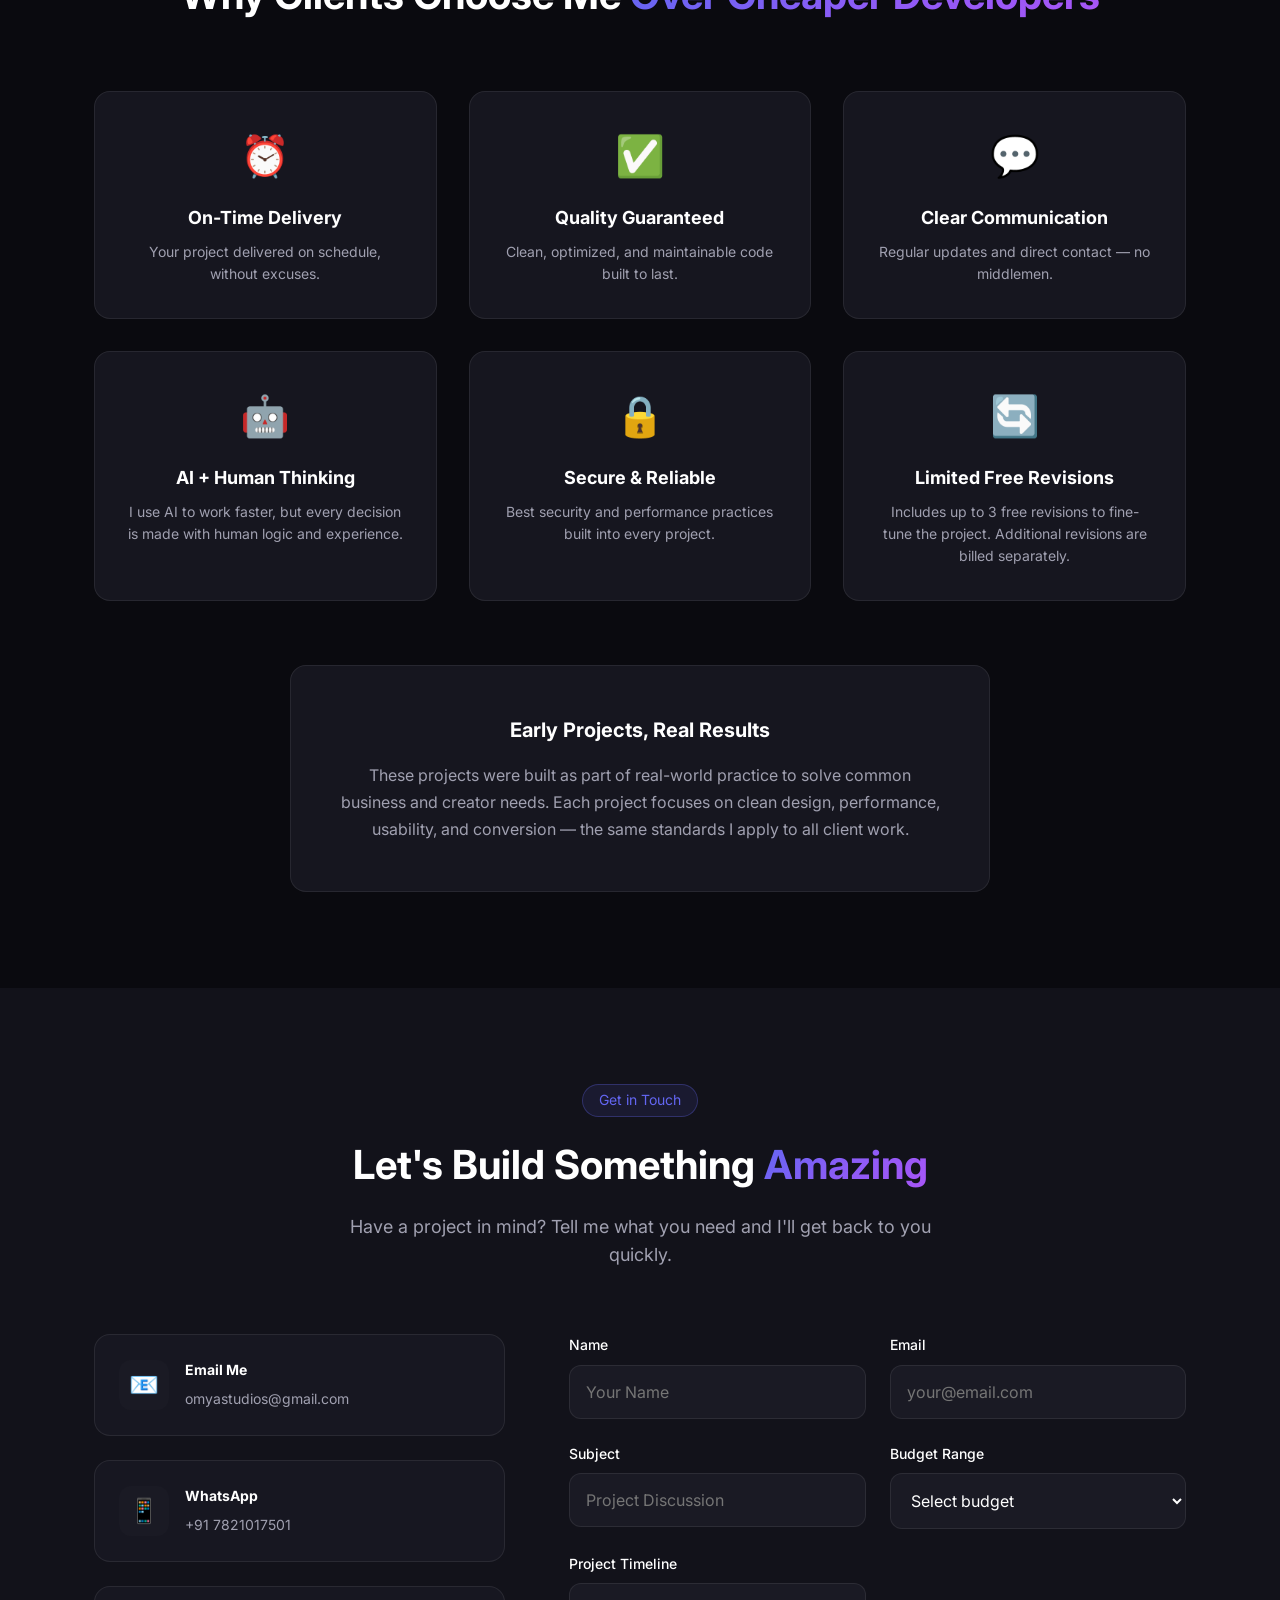
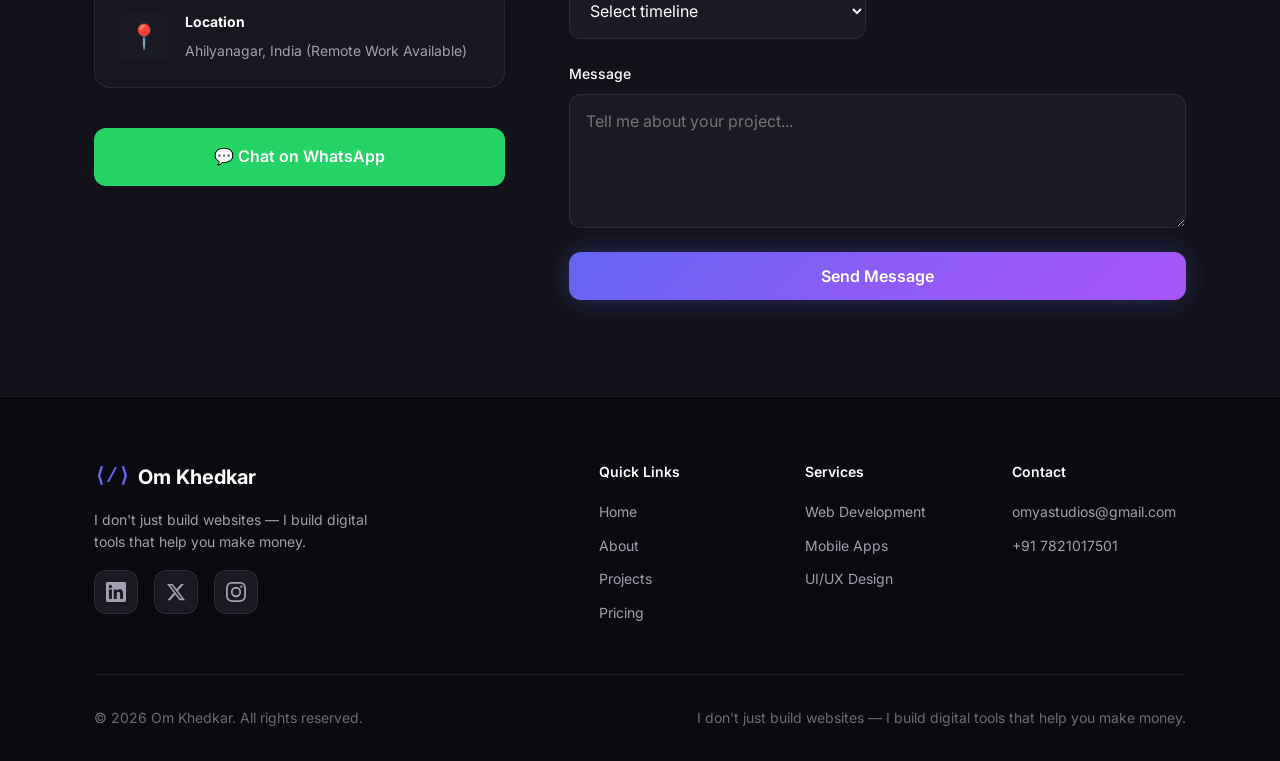
==== commit 9e454b04: "Update 5000 pricing card with conversion-focused copy" ====
--- a/index.html
+++ b/index.html
@@ -302,21 +302,23 @@
             <div class="pricing-grid">
                 <!-- Launch Website ₹5,000 -->
                 <div class="pricing-card">
-                    <div class="pricing-header"><span class="pricing-badge">Launch Website</span>
+                    <div class="pricing-header"><span class="pricing-badge">48-Hour Business Launch</span>
                         <div class="pricing-amount"><span class="currency">₹</span><span class="price">5,000</span>
                         </div>
                         <p class="pricing-period">One-time investment</p>
+                        <p class="pricing-period" style="font-size: 0.75rem; opacity: 0.7;">Limited to 5 projects per
+                            month.</p>
                     </div>
                     <div class="pricing-body">
-                        <p class="pricing-description">For individuals and small businesses who need a professional
-                            online presence that builds trust.</p>
+                        <p class="pricing-description">Perfect for coaches and local businesses who want to launch a
+                            professional website fast and start collecting leads immediately.</p>
                         <ul class="pricing-features">
-                            <li class="feature-item included">✓ Conversion-focused single-page website</li>
-                            <li class="feature-item included">✓ Mobile-first responsive design</li>
-                            <li class="feature-item included">✓ Contact & inquiry setup</li>
-                            <li class="feature-item included">✓ Basic SEO structure</li>
-                            <li class="feature-item included">✓ Delivery in 3–5 days</li>
-                            <li class="feature-item included">✓ Up to 3 free revisions</li>
+                            <li class="feature-item included">✔ Conversion-focused single-page website</li>
+                            <li class="feature-item included">✔ Mobile-first fully responsive design</li>
+                            <li class="feature-item included">✔ WhatsApp + Contact form integration</li>
+                            <li class="feature-item included">✔ Basic SEO-ready structure</li>
+                            <li class="feature-item included">✔ Delivery within 3 days</li>
+                            <li class="feature-item included">✔ 2 revision rounds included</li>
                         </ul>
                     </div>
                     <div class="pricing-footer"><a href="#contact" class="btn btn-outline">Start Your Online
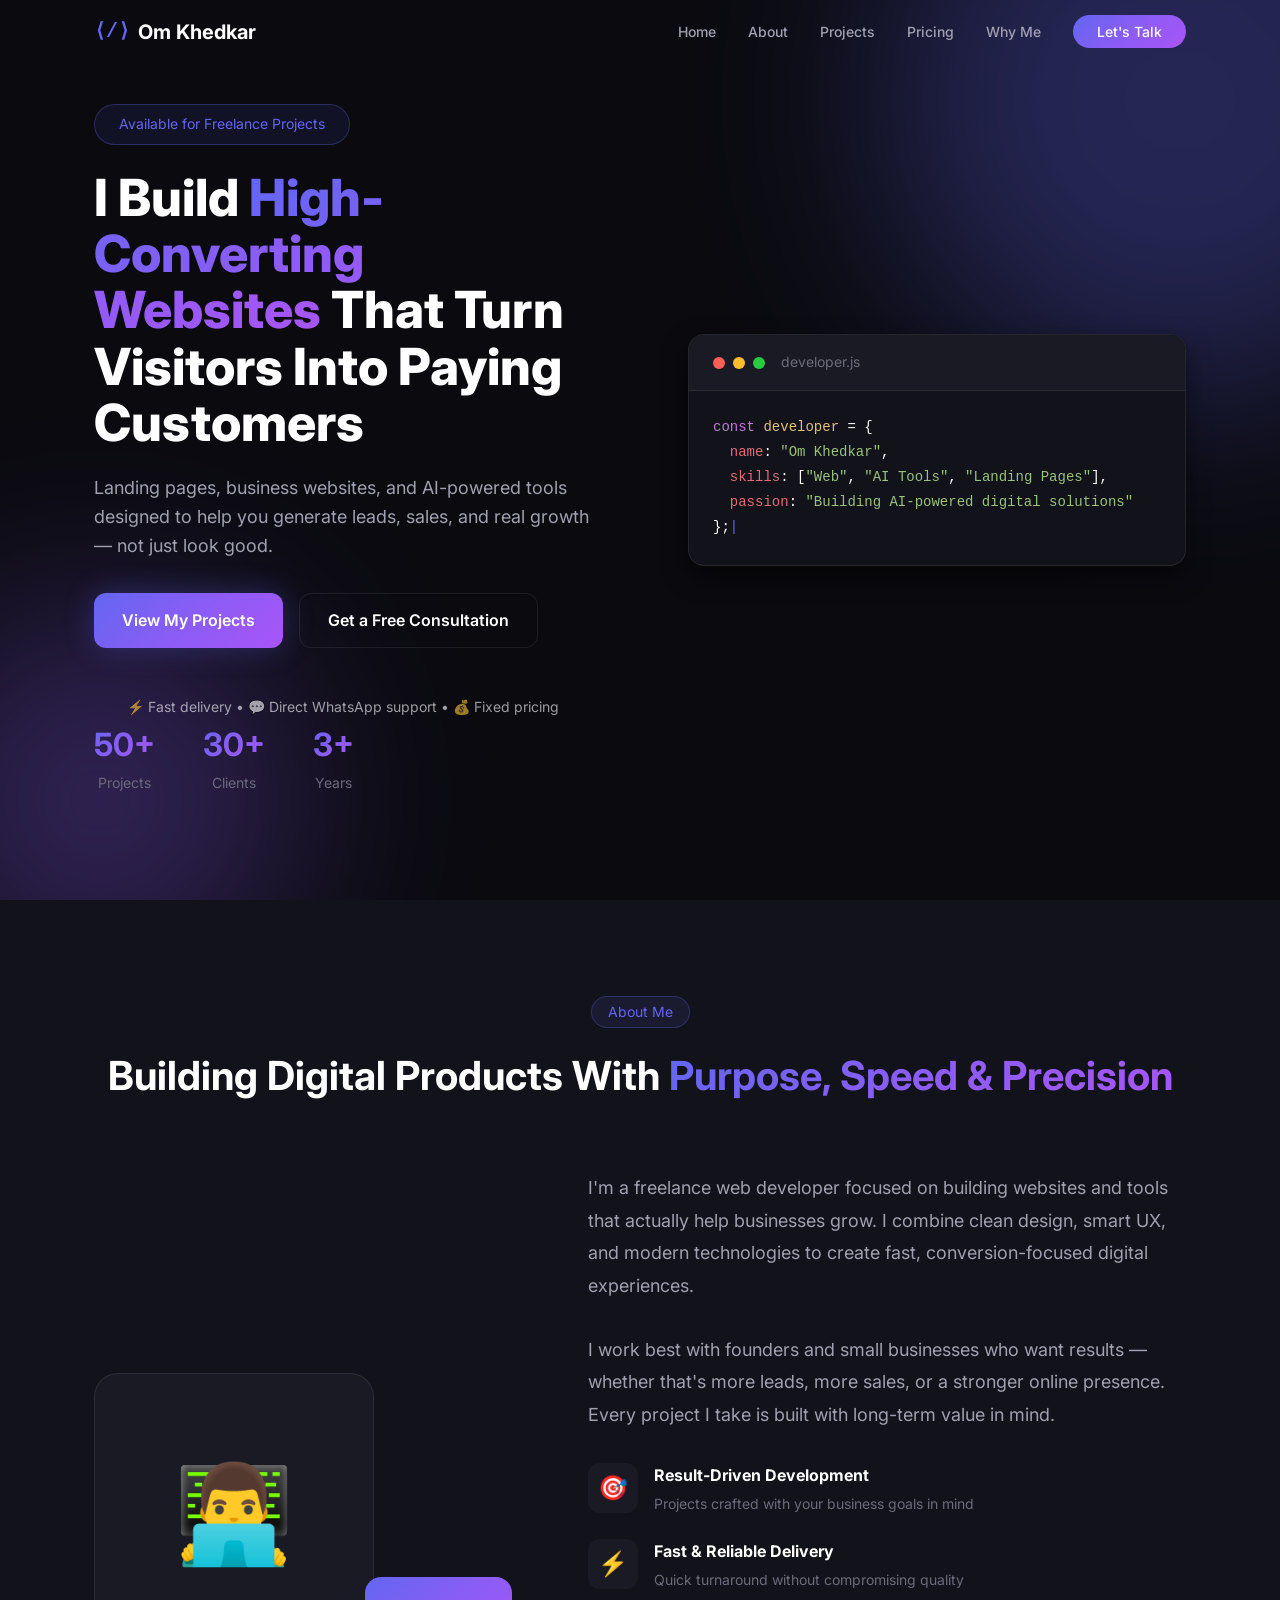
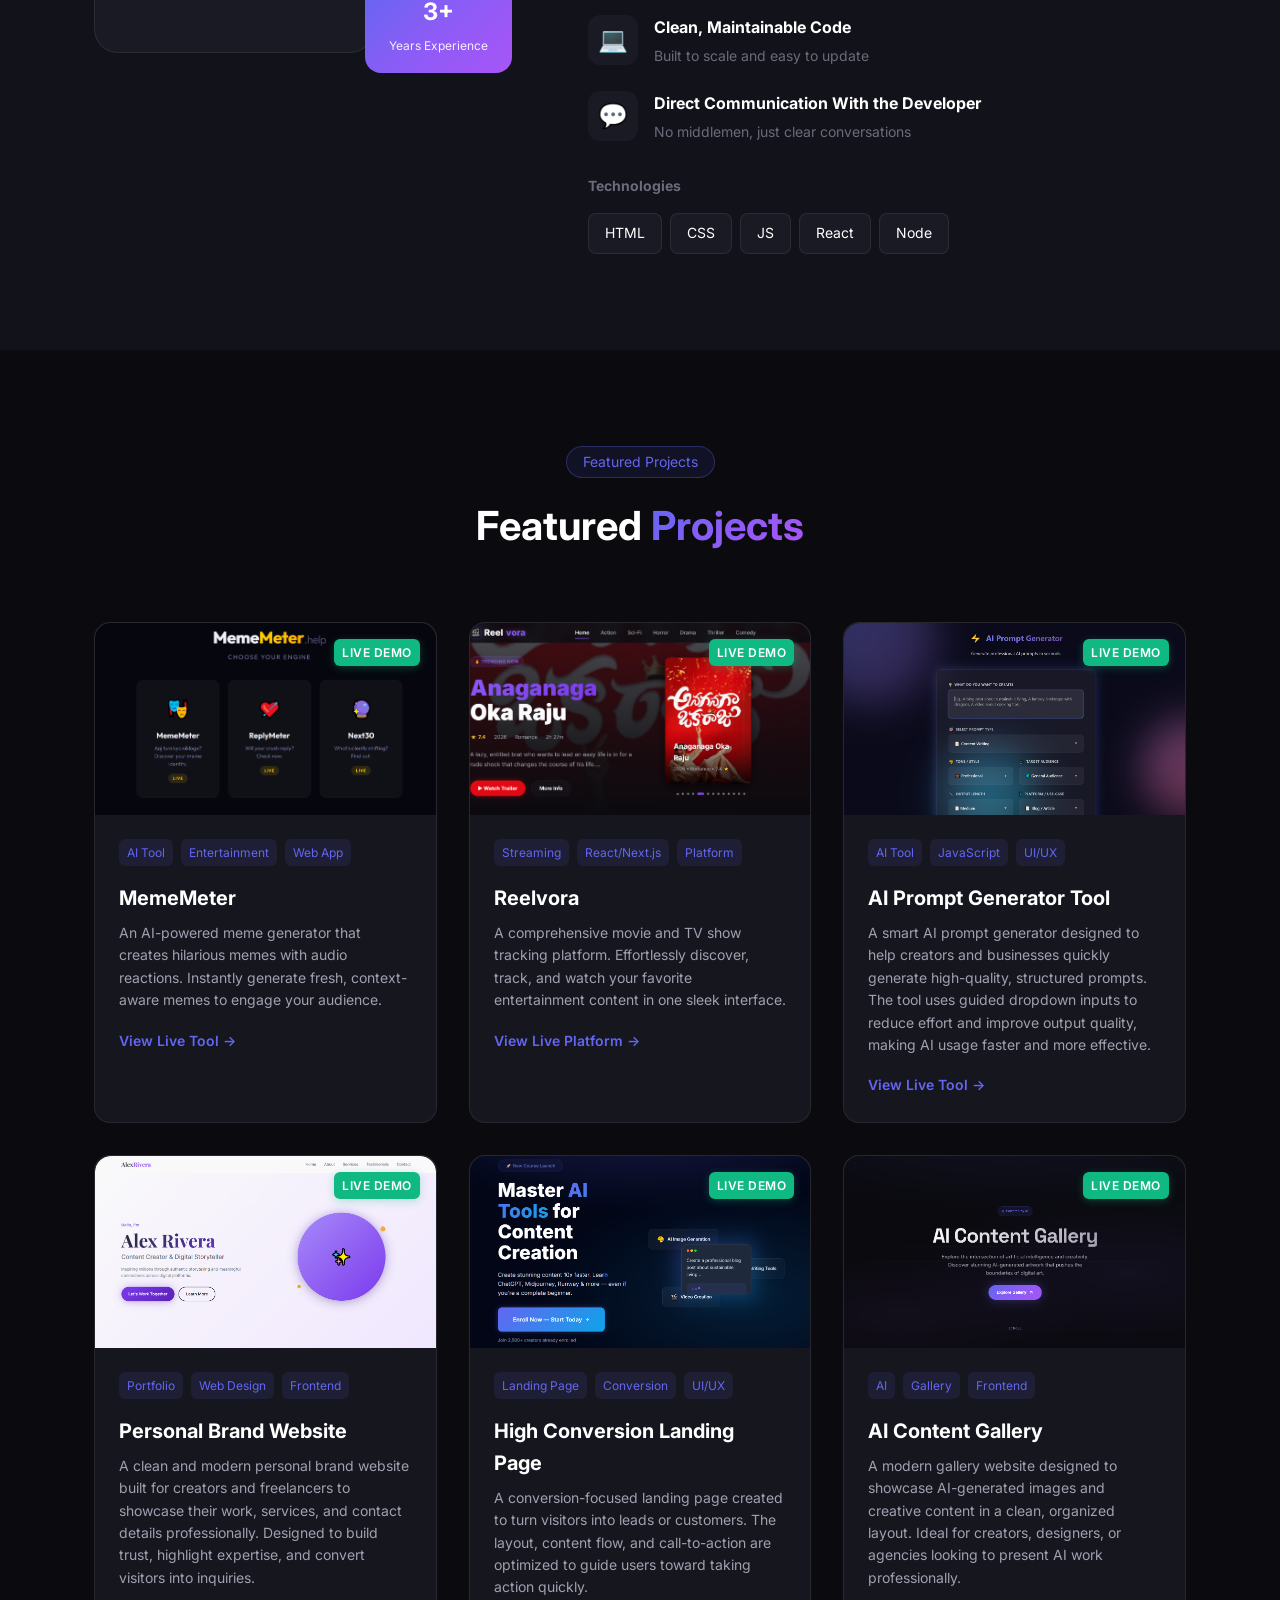
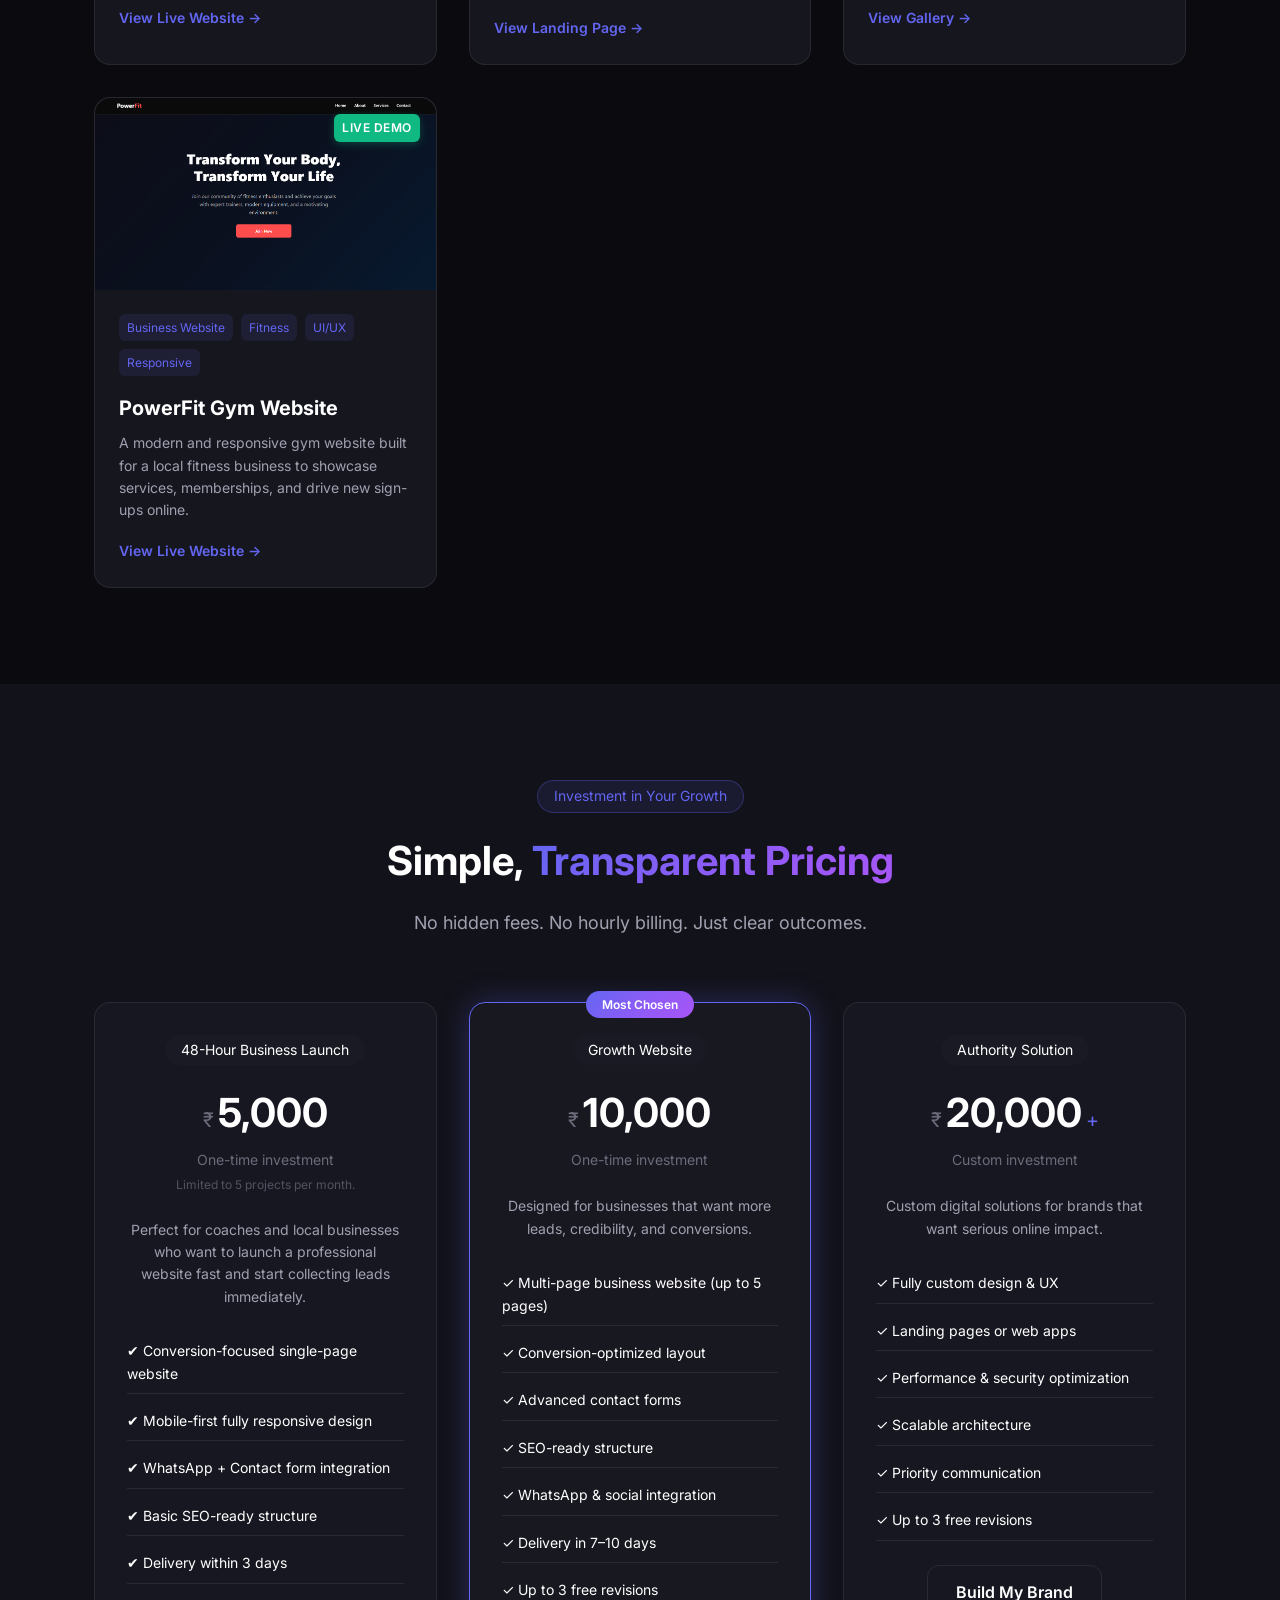
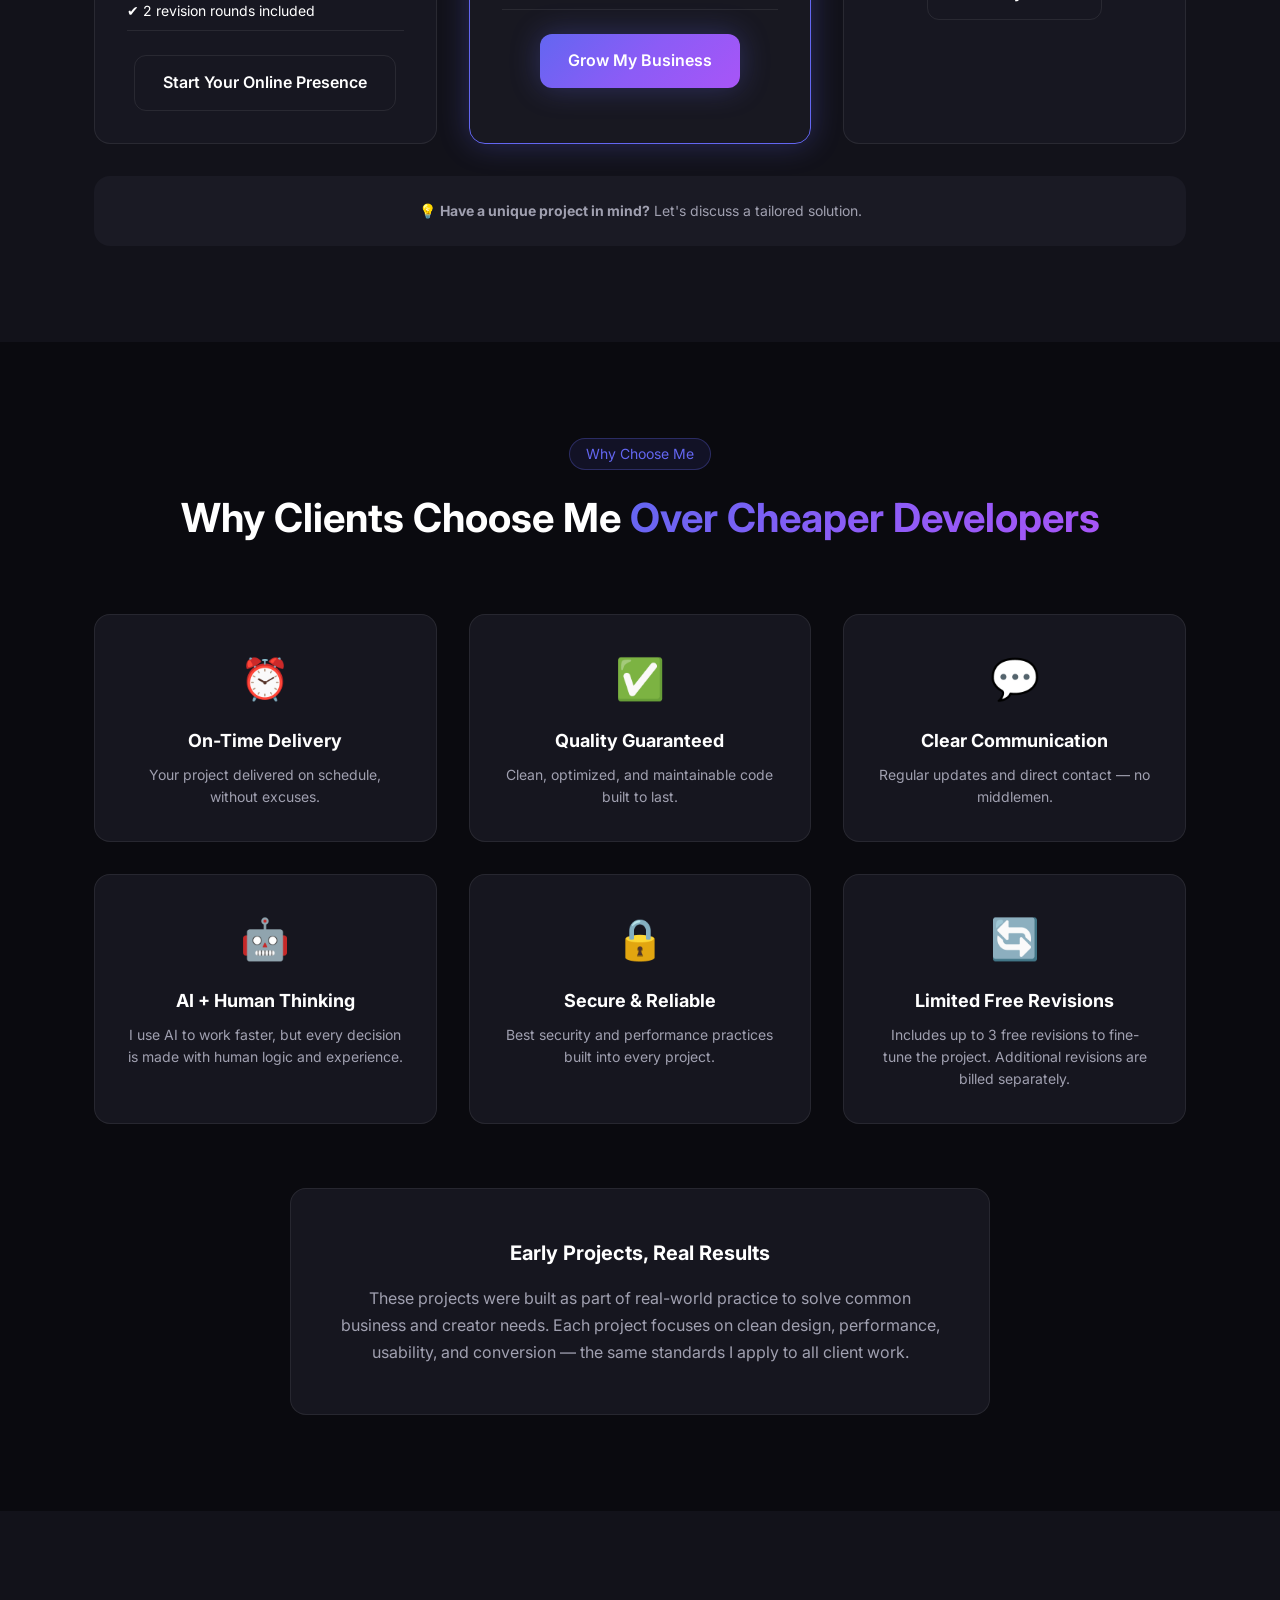
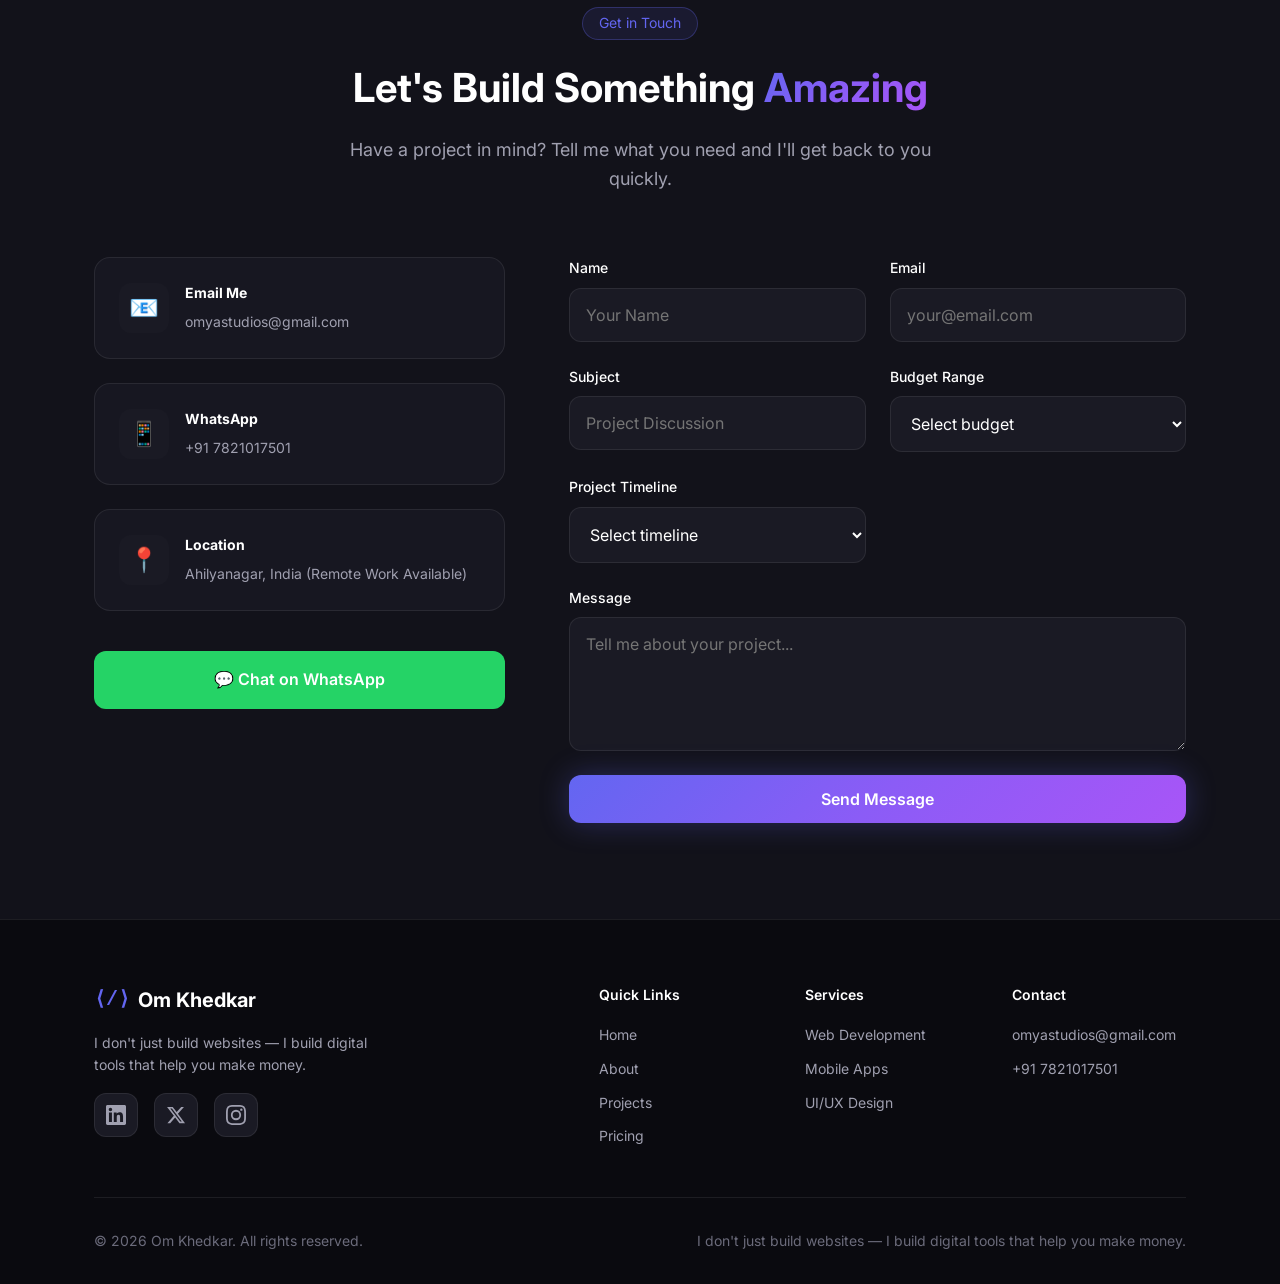
==== commit 4f9dddb5: "Add MemeMeter and Reelvora projects" ====
--- a/index.html
+++ b/index.html
@@ -148,6 +148,58 @@
                 <h2 class="section-title">Featured <span class="gradient-text">Projects</span></h2>
             </div>
             <div class="projects-grid">
+                <!-- Project: MemeMeter -->
+                <article class="project-card">
+                    <a href="https://www.promptly.help/" target="_blank" rel="noopener noreferrer"
+                        class="project-image-link">
+                        <div class="project-image">
+                            <img src="assets/projects/mememeter.png" alt="MemeMeter Screenshot" loading="lazy">
+                            <div class="project-overlay">
+                                <span class="overlay-text">View Live Demo →</span>
+                            </div>
+                            <span class="live-badge">Live Demo</span>
+                        </div>
+                    </a>
+                    <div class="project-content">
+                        <div class="project-tags">
+                            <span class="tag">AI Tool</span>
+                            <span class="tag">Entertainment</span>
+                            <span class="tag">Web App</span>
+                        </div>
+                        <h3 class="project-title">MemeMeter</h3>
+                        <p class="project-description">An AI-powered meme generator that creates hilarious memes with
+                            audio reactions. Instantly generate fresh, context-aware memes to engage your audience.</p>
+                        <a href="https://www.promptly.help/" target="_blank" rel="noopener noreferrer"
+                            class="project-cta">View Live Tool →</a>
+                    </div>
+                </article>
+
+                <!-- Project: Reelvora -->
+                <article class="project-card">
+                    <a href="https://reelvora-beige.vercel.app/" target="_blank" rel="noopener noreferrer"
+                        class="project-image-link">
+                        <div class="project-image">
+                            <img src="assets/projects/reelvora.png" alt="Reelvora Screenshot" loading="lazy">
+                            <div class="project-overlay">
+                                <span class="overlay-text">View Live Demo →</span>
+                            </div>
+                            <span class="live-badge">Live Demo</span>
+                        </div>
+                    </a>
+                    <div class="project-content">
+                        <div class="project-tags">
+                            <span class="tag">Streaming</span>
+                            <span class="tag">React/Next.js</span>
+                            <span class="tag">Platform</span>
+                        </div>
+                        <h3 class="project-title">Reelvora</h3>
+                        <p class="project-description">A comprehensive movie and TV show tracking platform. Effortlessly
+                            discover, track, and watch your favorite entertainment content in one sleek interface.</p>
+                        <a href="https://reelvora-beige.vercel.app/" target="_blank" rel="noopener noreferrer"
+                            class="project-cta">View Live Platform →</a>
+                    </div>
+                </article>
+
                 <!-- Project 1: AI Prompt Generator Tool -->
                 <article class="project-card">
                     <a href="https://ai-prompt-generator-green.vercel.app/" target="_blank" rel="noopener noreferrer"
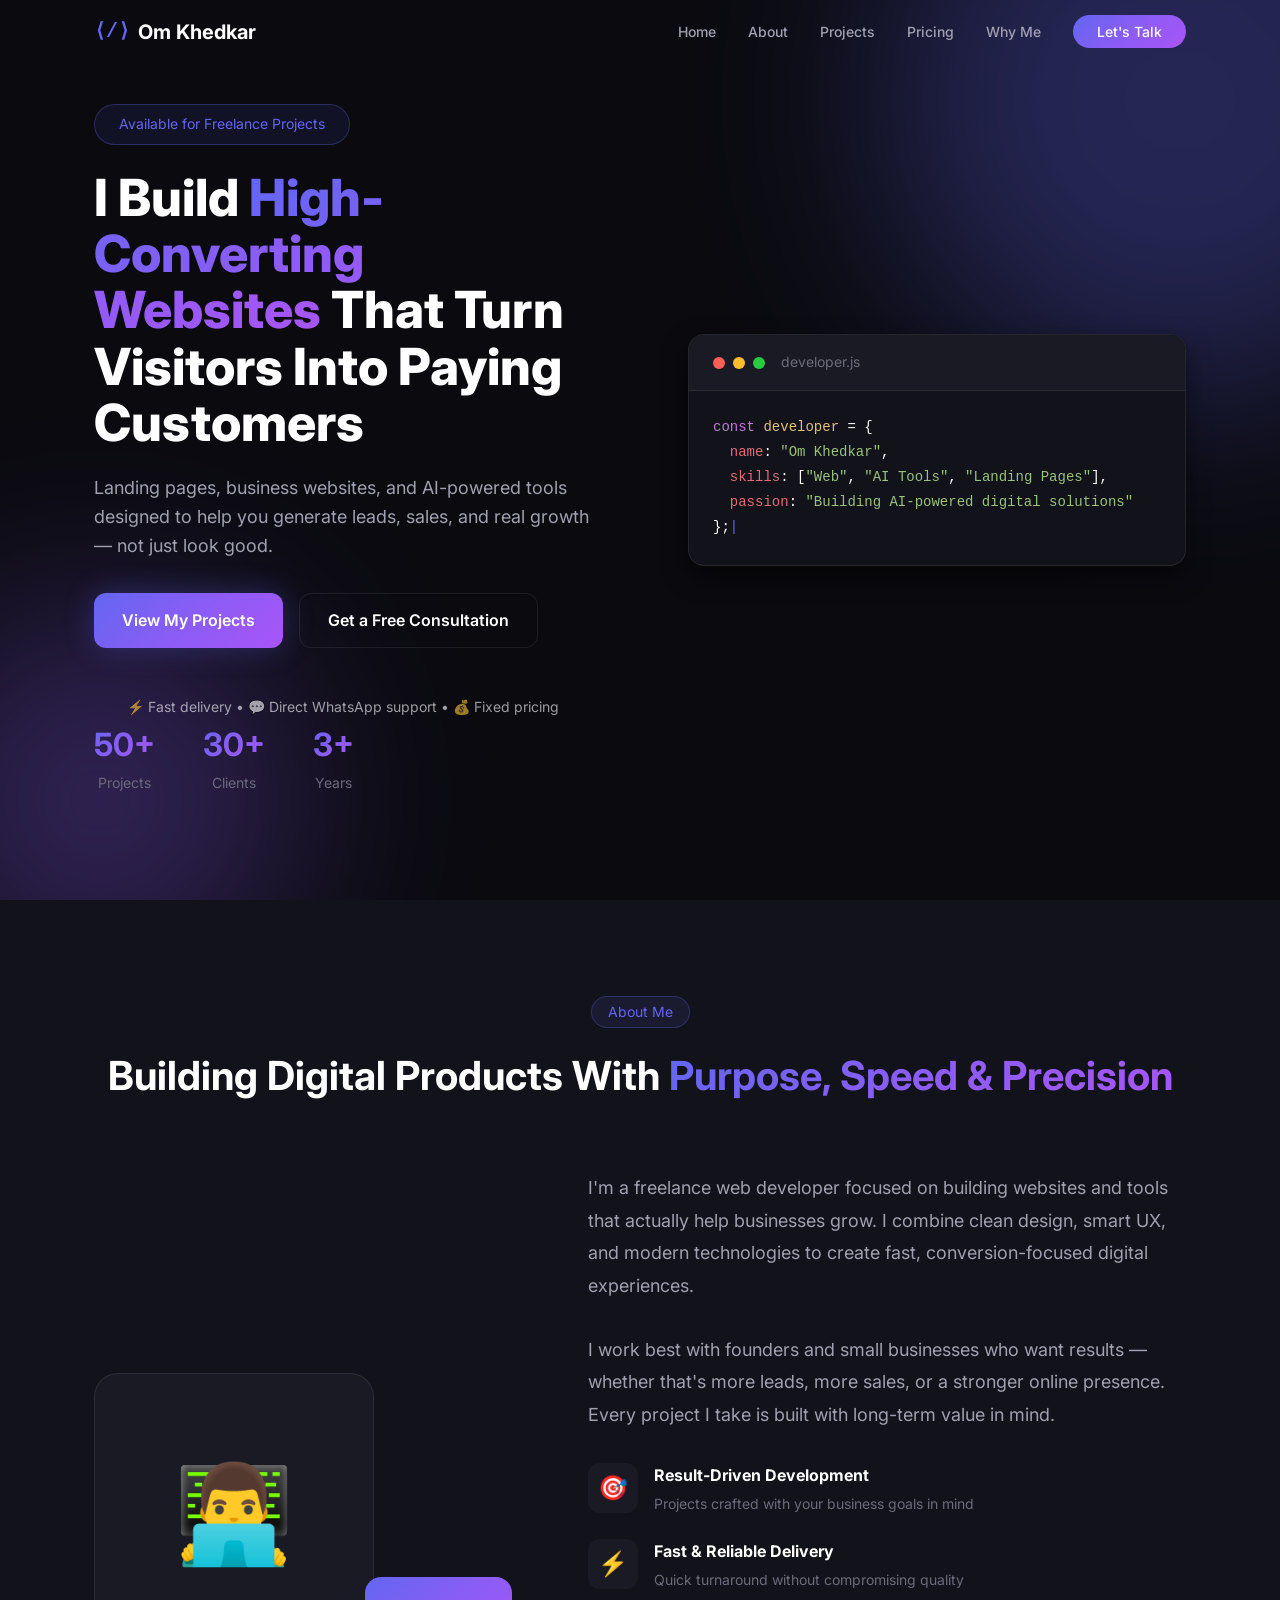
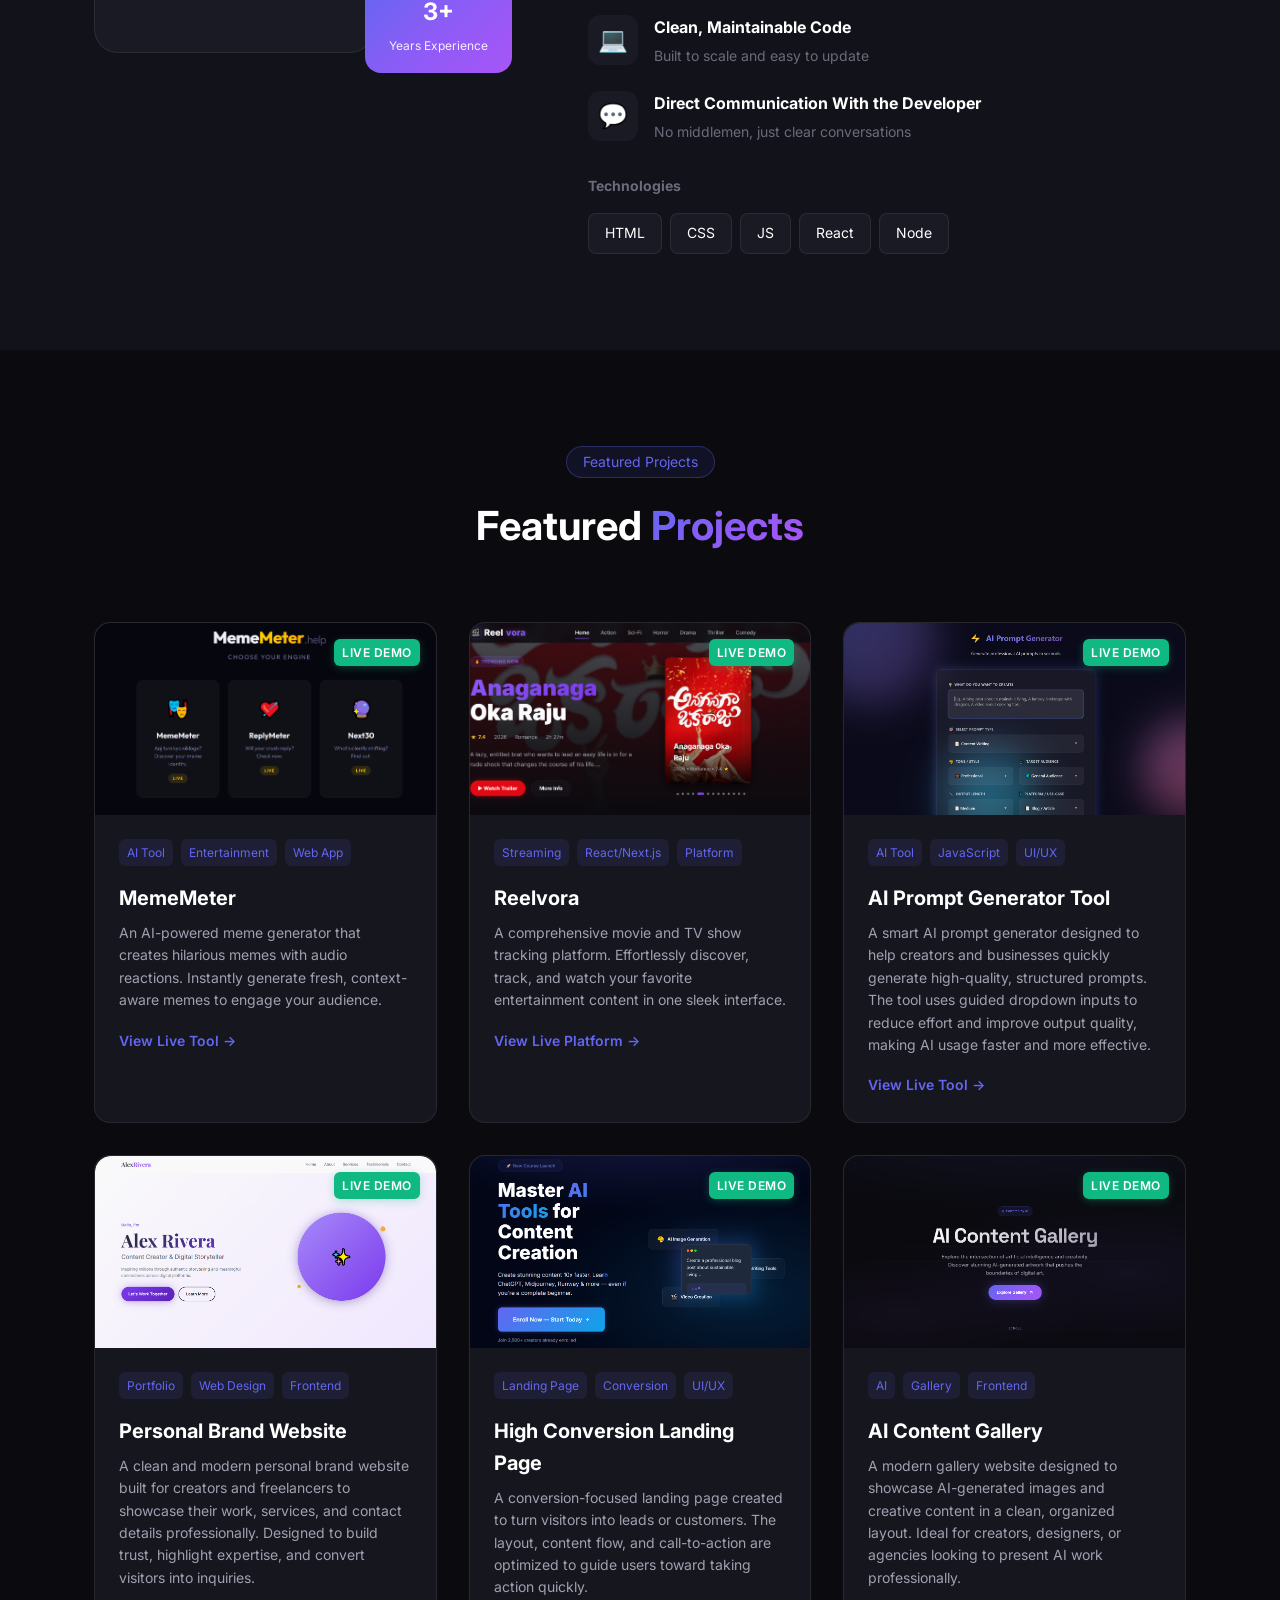
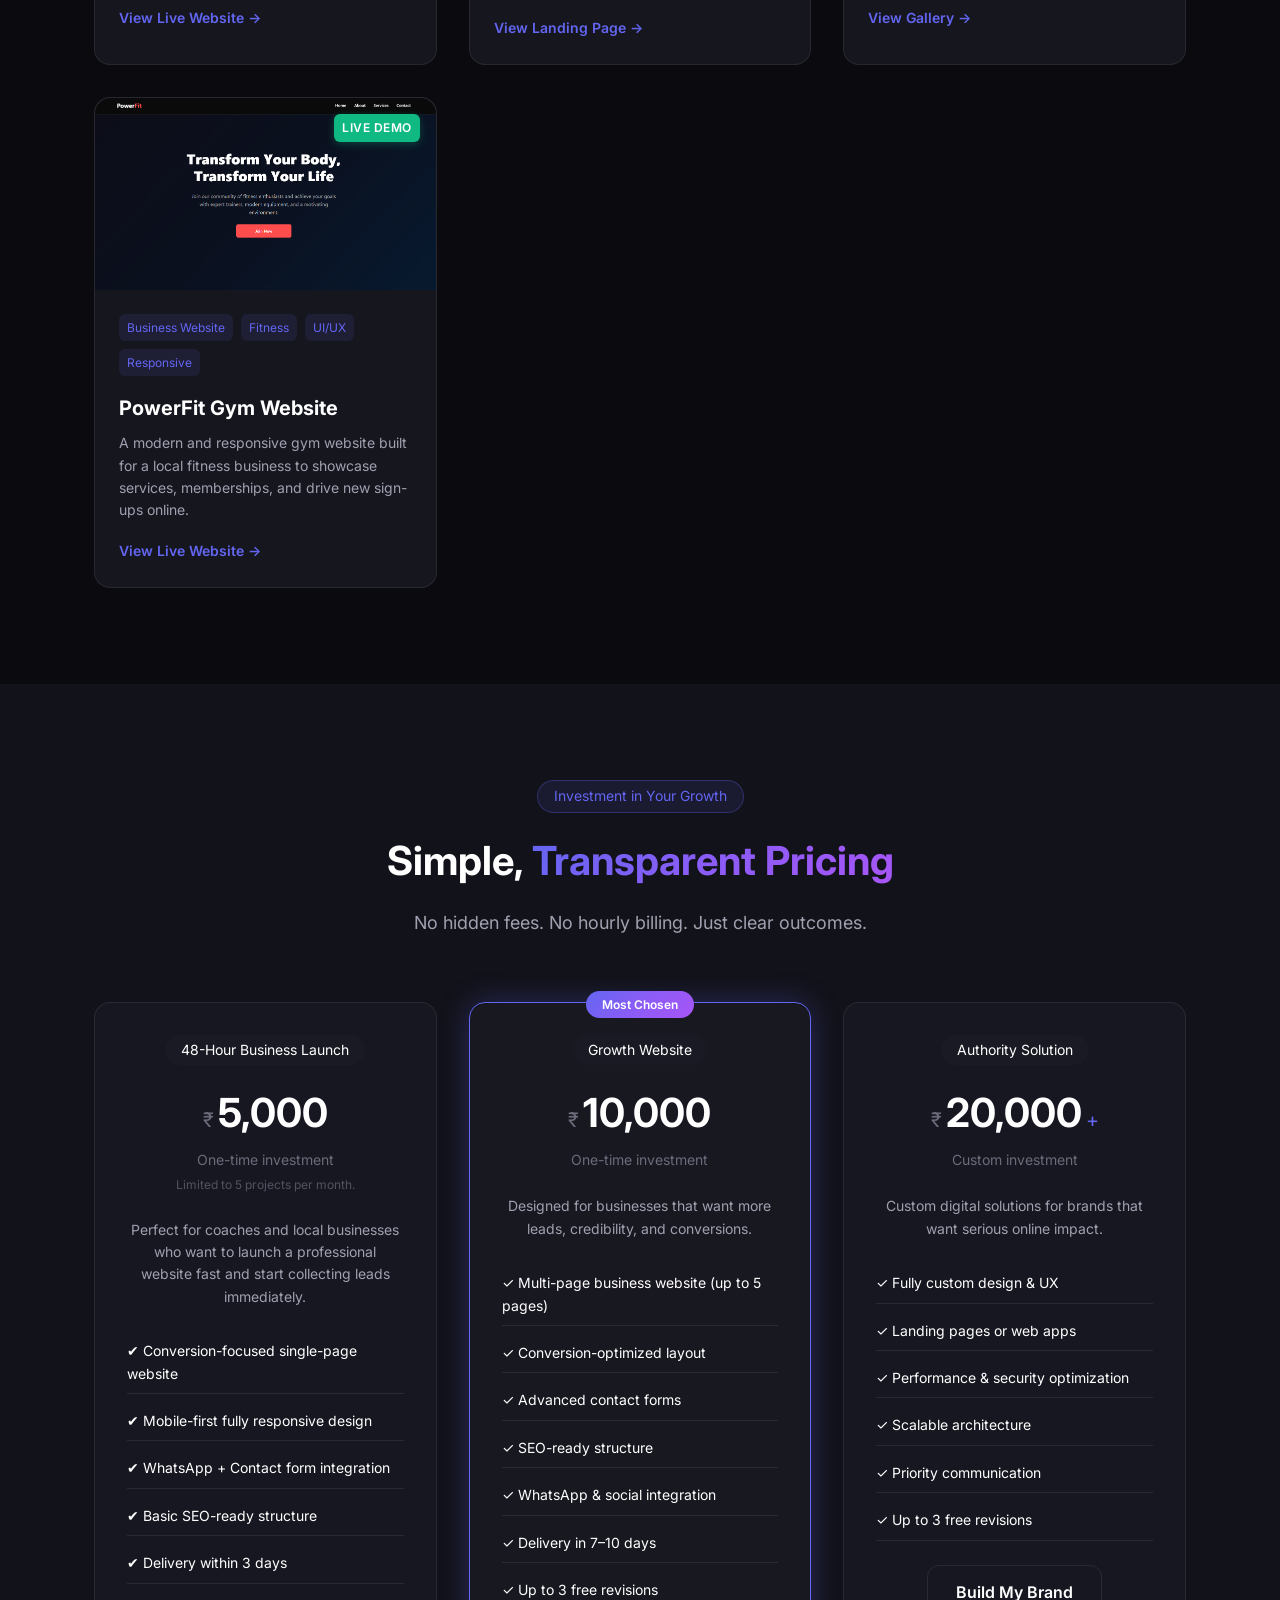
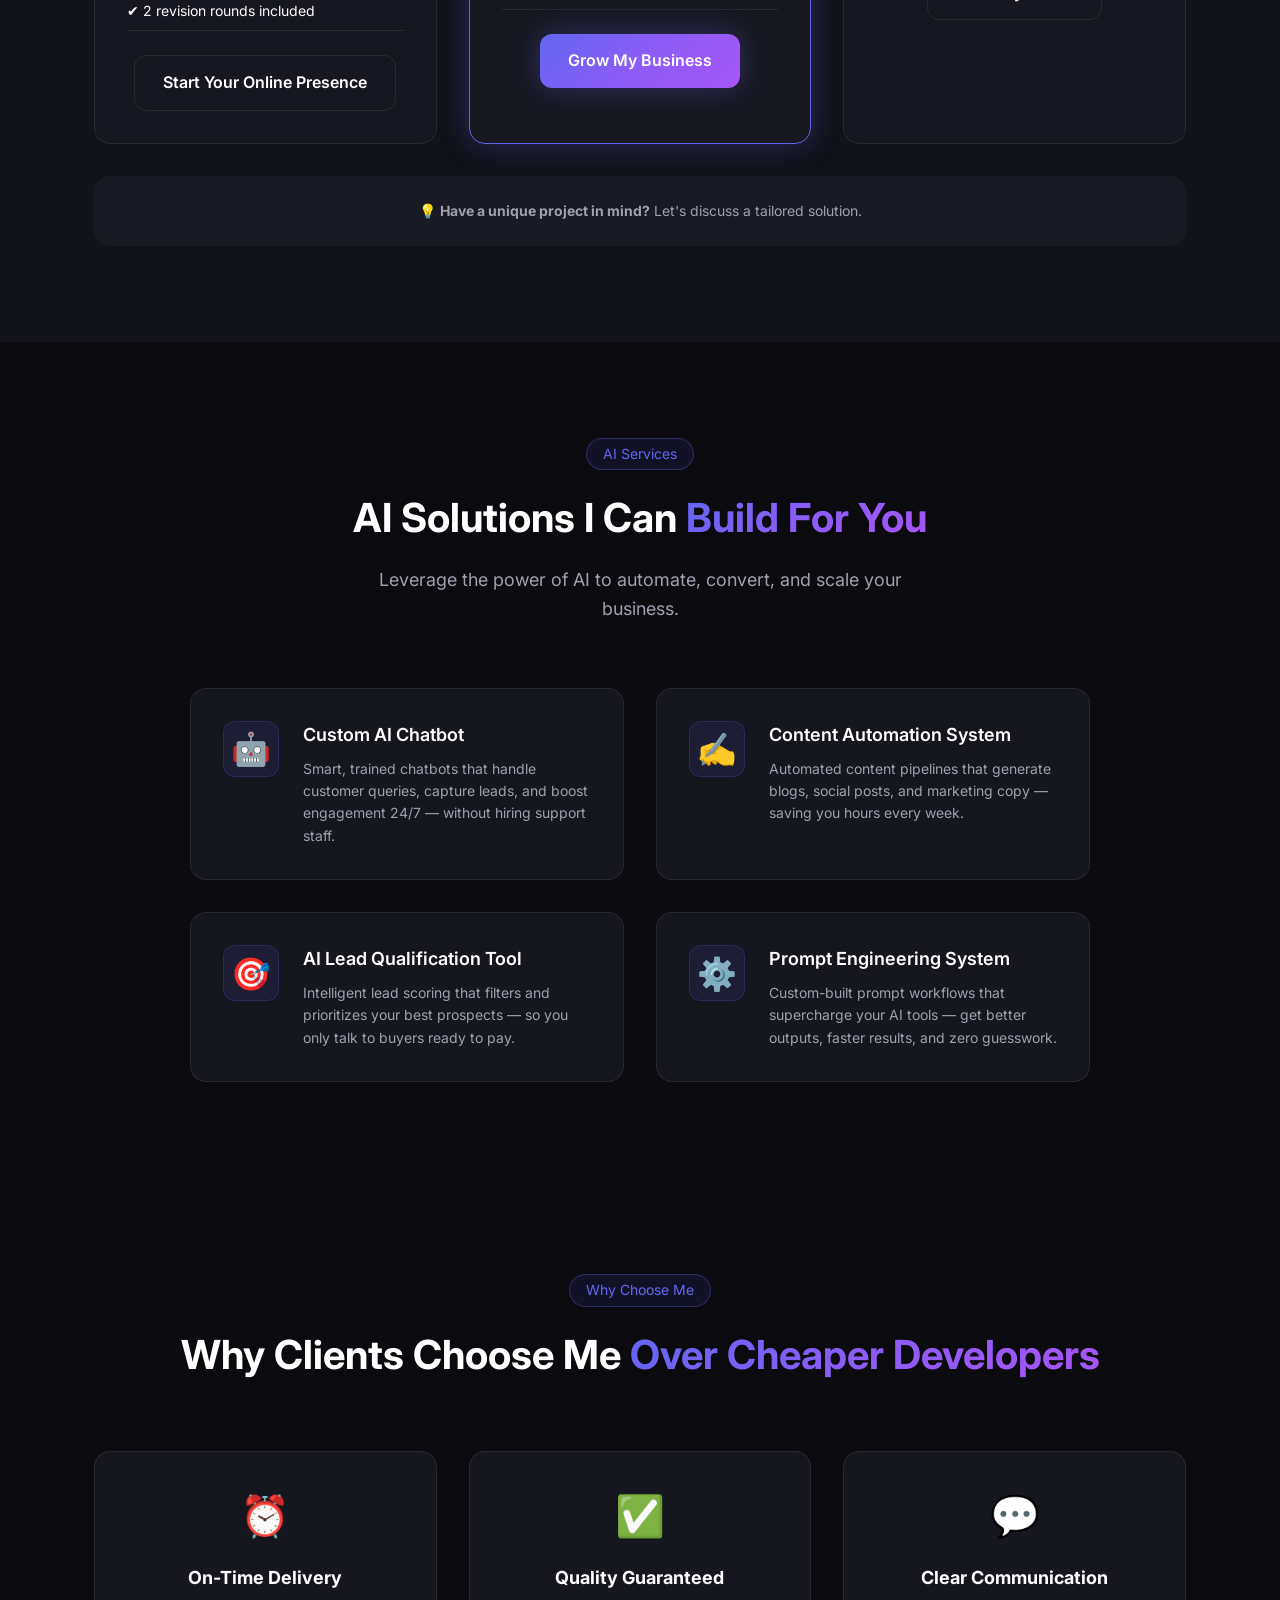
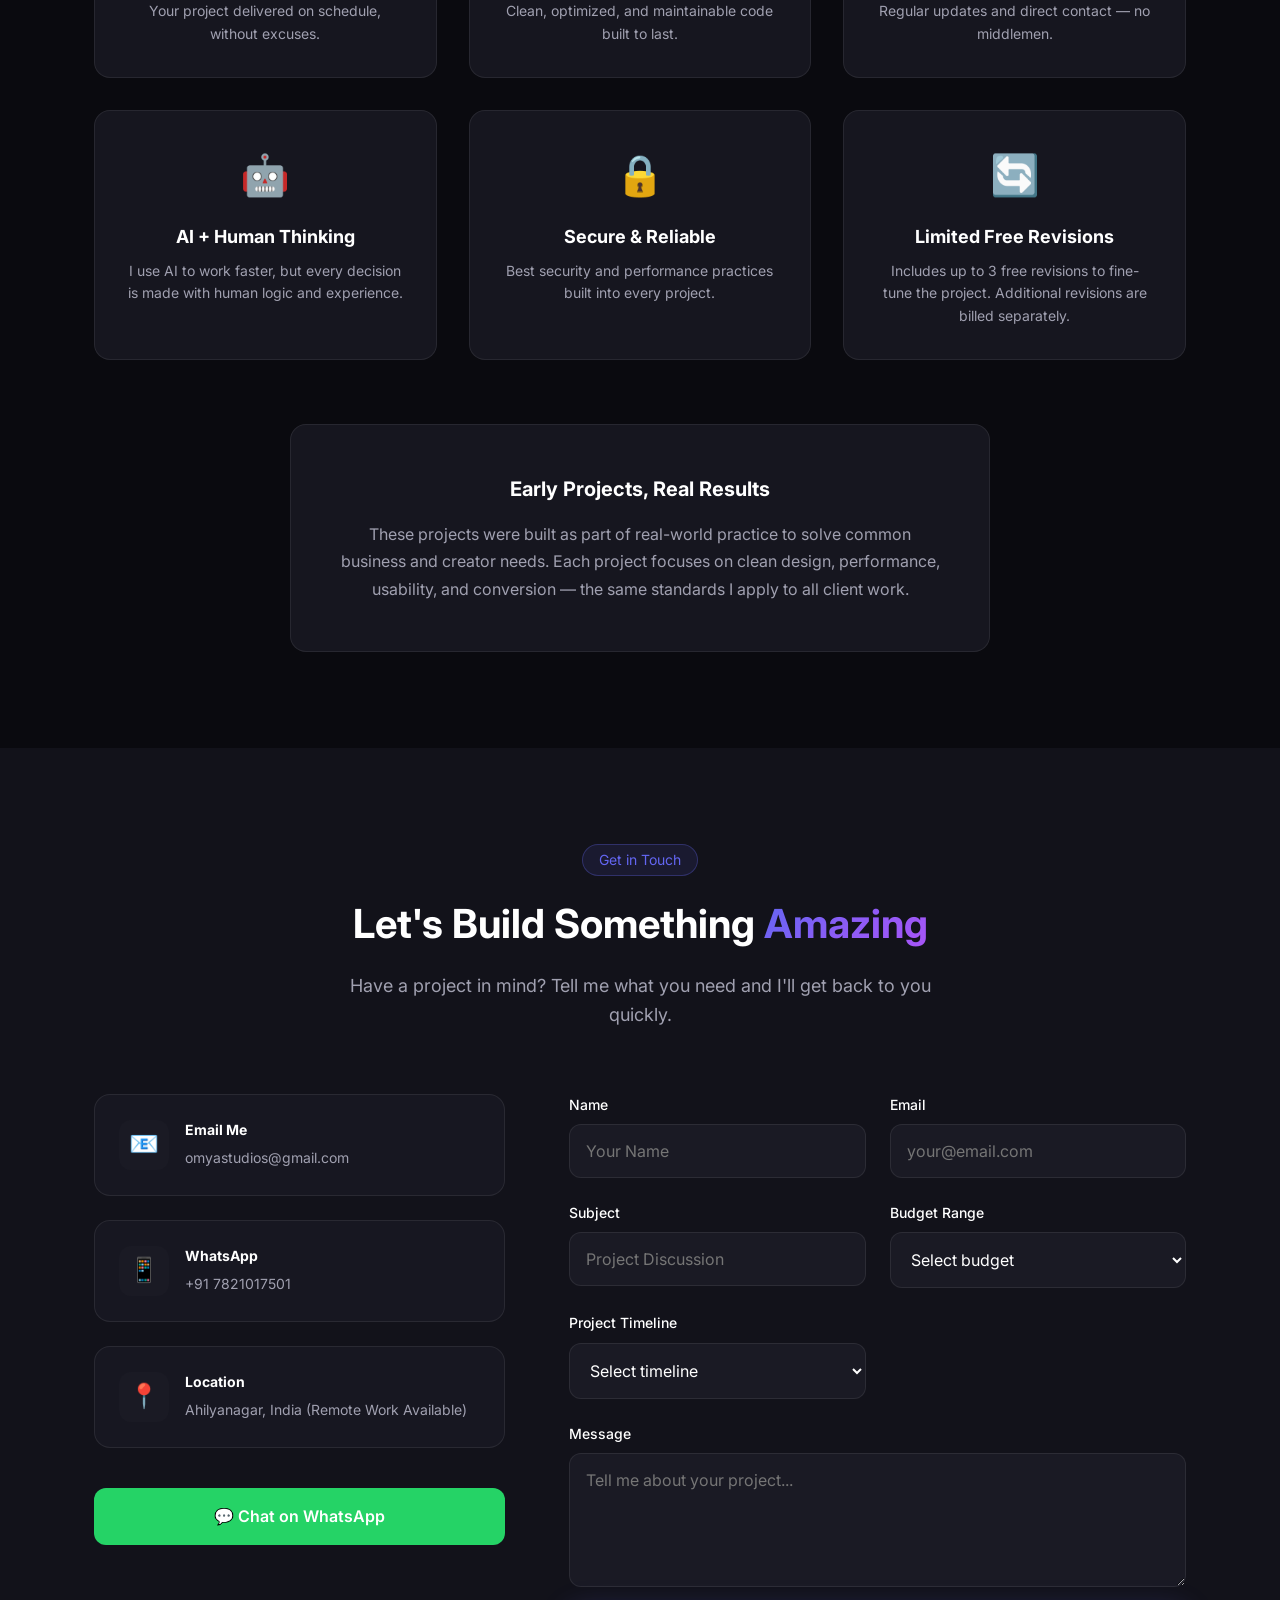
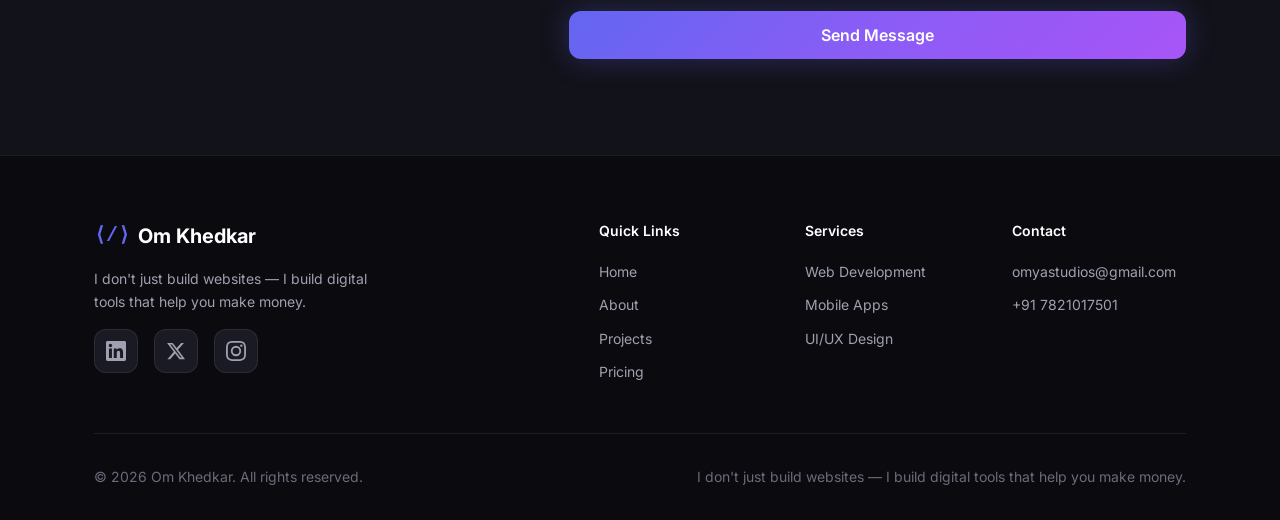
==== commit e716c077: "Add AI Solutions I Can Build For You section" ====
--- a/index.html
+++ b/index.html
@@ -423,6 +423,51 @@
             </div>
             <div class="pricing-note">
                 <p>💡 <strong>Have a unique project in mind?</strong> Let's discuss a tailored solution.</p>
+            </div>
+        </div>
+    </section>
+
+    <!-- AI SOLUTIONS SECTION -->
+    <section class="ai-solutions" id="ai-solutions">
+        <div class="container">
+            <div class="section-header">
+                <span class="section-tag">AI Services</span>
+                <h2 class="section-title">AI Solutions I Can <span class="gradient-text">Build For You</span></h2>
+                <p class="section-subtitle">Leverage the power of AI to automate, convert, and scale your business.</p>
+            </div>
+            <div class="ai-solutions-grid">
+                <div class="ai-solution-card">
+                    <div class="ai-solution-icon">🤖</div>
+                    <div class="ai-solution-content">
+                        <h3>Custom AI Chatbot</h3>
+                        <p>Smart, trained chatbots that handle customer queries, capture leads, and boost engagement
+                            24/7 — without hiring support staff.</p>
+                    </div>
+                </div>
+                <div class="ai-solution-card">
+                    <div class="ai-solution-icon">✍️</div>
+                    <div class="ai-solution-content">
+                        <h3>Content Automation System</h3>
+                        <p>Automated content pipelines that generate blogs, social posts, and marketing copy — saving
+                            you hours every week.</p>
+                    </div>
+                </div>
+                <div class="ai-solution-card">
+                    <div class="ai-solution-icon">🎯</div>
+                    <div class="ai-solution-content">
+                        <h3>AI Lead Qualification Tool</h3>
+                        <p>Intelligent lead scoring that filters and prioritizes your best prospects — so you only talk
+                            to buyers ready to pay.</p>
+                    </div>
+                </div>
+                <div class="ai-solution-card">
+                    <div class="ai-solution-icon">⚙️</div>
+                    <div class="ai-solution-content">
+                        <h3>Prompt Engineering System</h3>
+                        <p>Custom-built prompt workflows that supercharge your AI tools — get better outputs, faster
+                            results, and zero guesswork.</p>
+                    </div>
+                </div>
             </div>
         </div>
     </section>
--- a/style.css
+++ b/style.css
@@ -935,6 +935,82 @@
 }
 
 /* ========================================
+   AI SOLUTIONS SECTION
+======================================== */
+.ai-solutions {
+    background: var(--bg-primary);
+}
+
+.ai-solutions-grid {
+    display: grid;
+    grid-template-columns: repeat(2, 1fr);
+    gap: var(--space-xl);
+    max-width: 900px;
+    margin: 0 auto;
+}
+
+.ai-solution-card {
+    display: flex;
+    align-items: flex-start;
+    gap: var(--space-lg);
+    background: var(--bg-card);
+    border-radius: var(--radius-xl);
+    border: 1px solid var(--border-color);
+    padding: var(--space-xl);
+    transition: var(--transition-base);
+    position: relative;
+    overflow: hidden;
+}
+
+.ai-solution-card::before {
+    content: '';
+    position: absolute;
+    top: 0;
+    left: 0;
+    width: 3px;
+    height: 100%;
+    background: var(--accent-gradient);
+    opacity: 0;
+    transition: var(--transition-base);
+}
+
+.ai-solution-card:hover {
+    border-color: var(--accent-primary);
+    transform: translateY(-4px);
+    box-shadow: var(--shadow-glow);
+}
+
+.ai-solution-card:hover::before {
+    opacity: 1;
+}
+
+.ai-solution-icon {
+    font-size: 2rem;
+    width: 56px;
+    height: 56px;
+    display: flex;
+    align-items: center;
+    justify-content: center;
+    background: rgba(99, 102, 241, 0.1);
+    border: 1px solid rgba(99, 102, 241, 0.2);
+    border-radius: var(--radius-lg);
+    flex-shrink: 0;
+}
+
+.ai-solution-content h3 {
+    font-size: var(--font-size-lg);
+    font-weight: 600;
+    margin-bottom: var(--space-sm);
+    color: var(--text-primary);
+}
+
+.ai-solution-content p {
+    font-size: var(--font-size-sm);
+    color: var(--text-secondary);
+    line-height: 1.6;
+}
+
+/* ========================================
    WHY ME SECTION
 ======================================== */
 .why-grid {
@@ -1479,7 +1555,8 @@
     /* Grids to single column */
     .projects-grid,
     .pricing-grid,
-    .why-grid {
+    .why-grid,
+    .ai-solutions-grid {
         grid-template-columns: 1fr;
     }
 
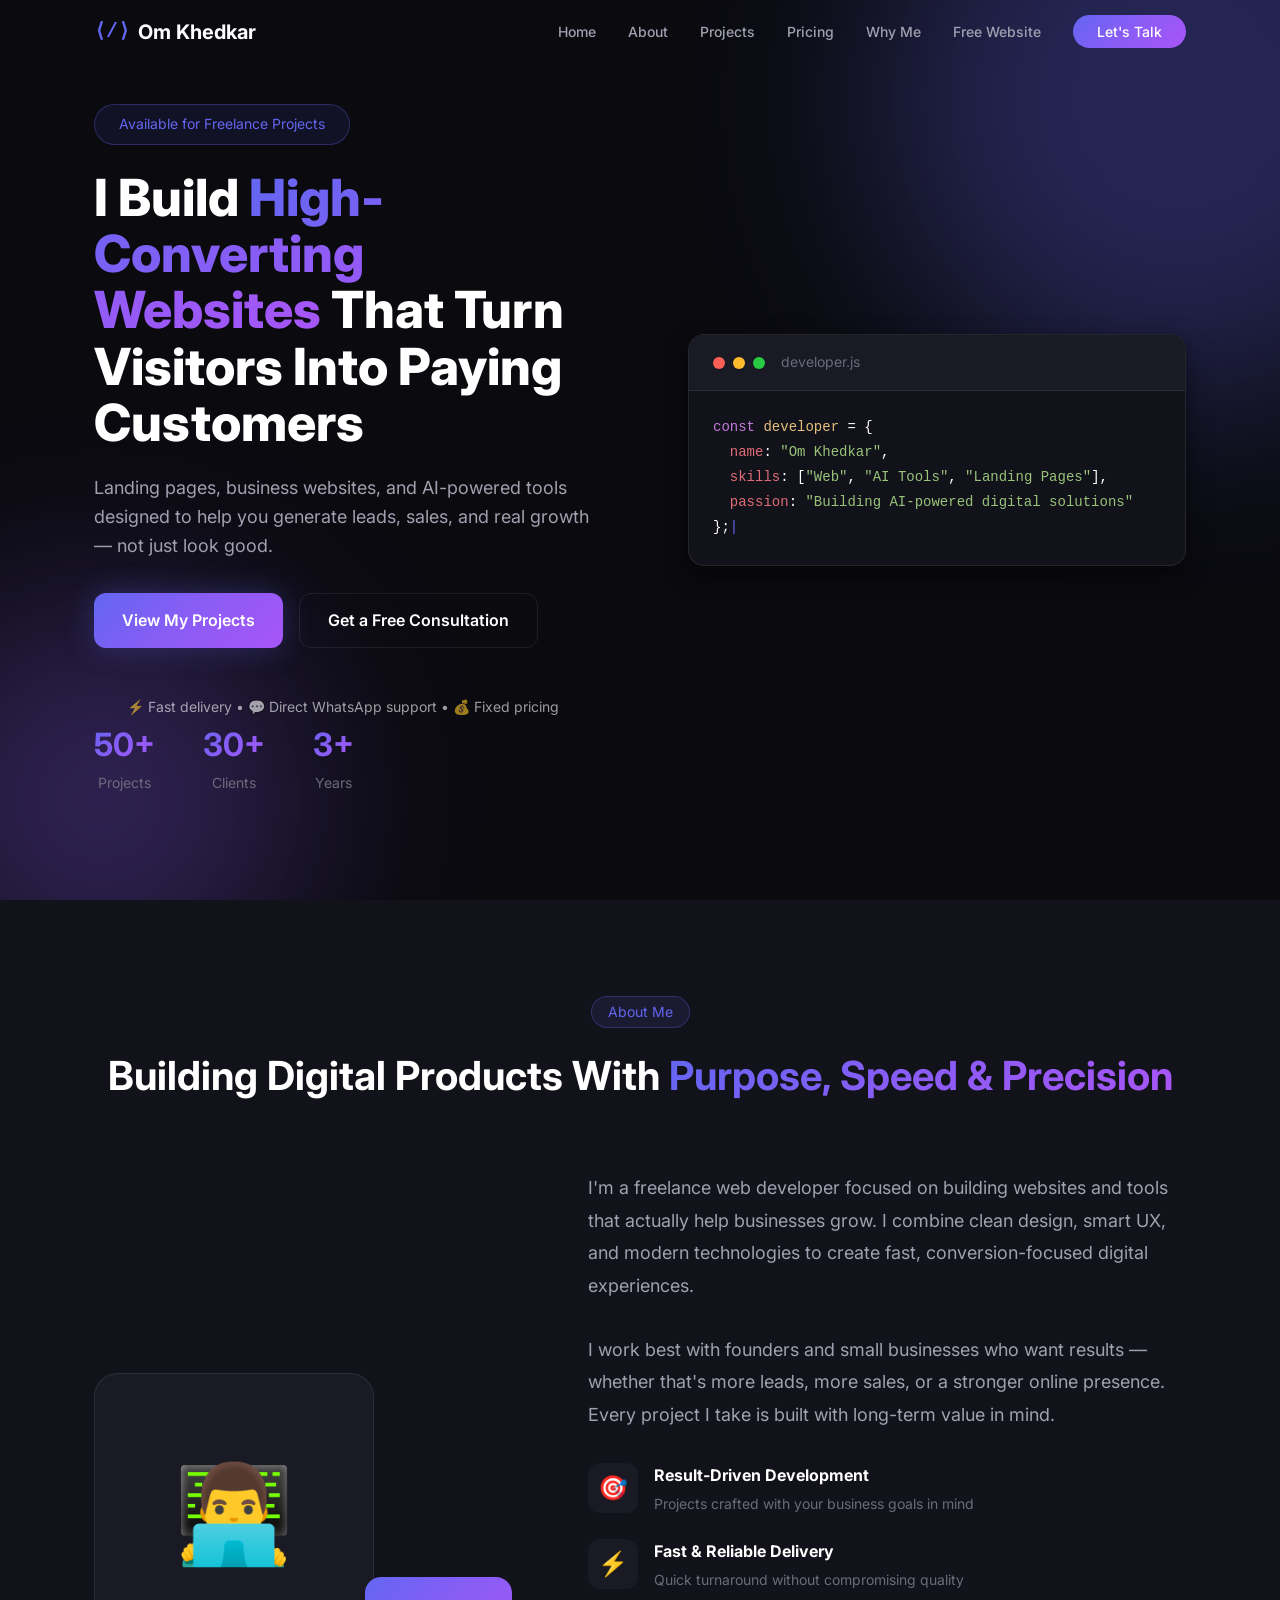
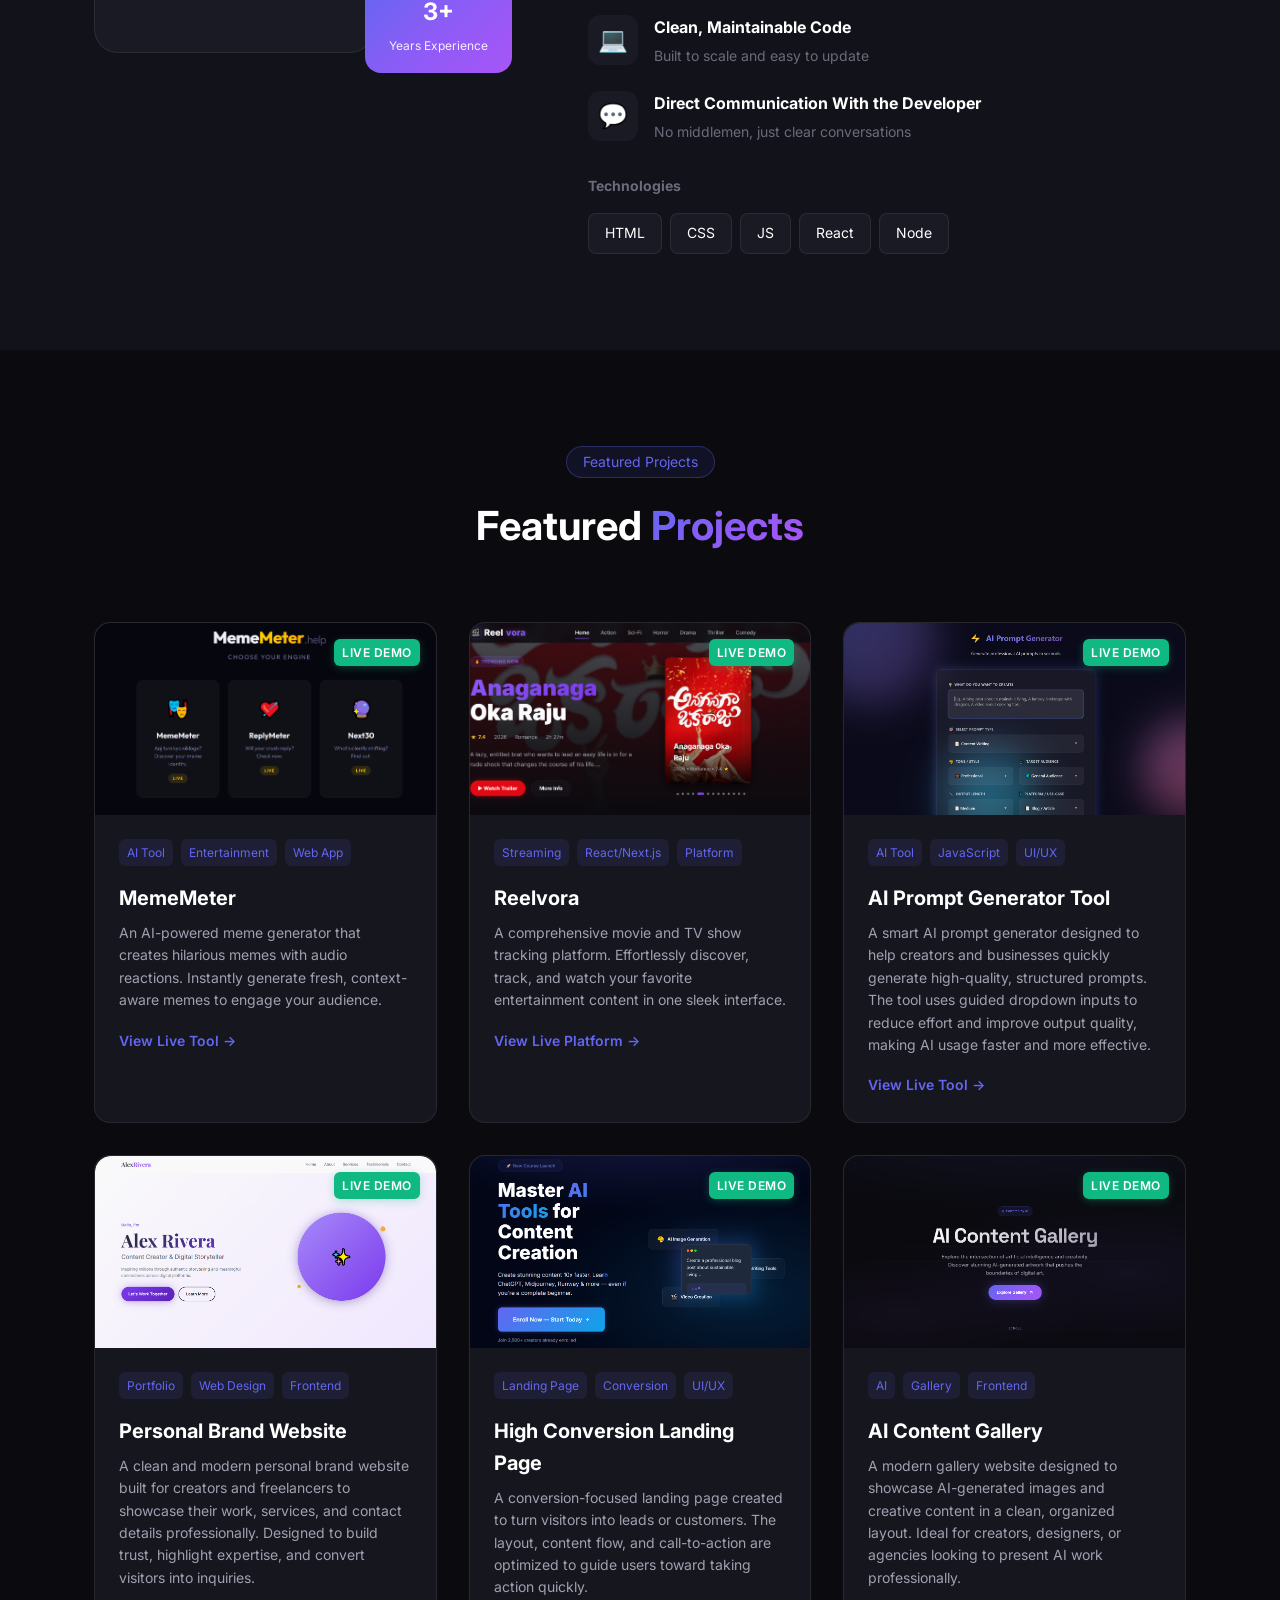
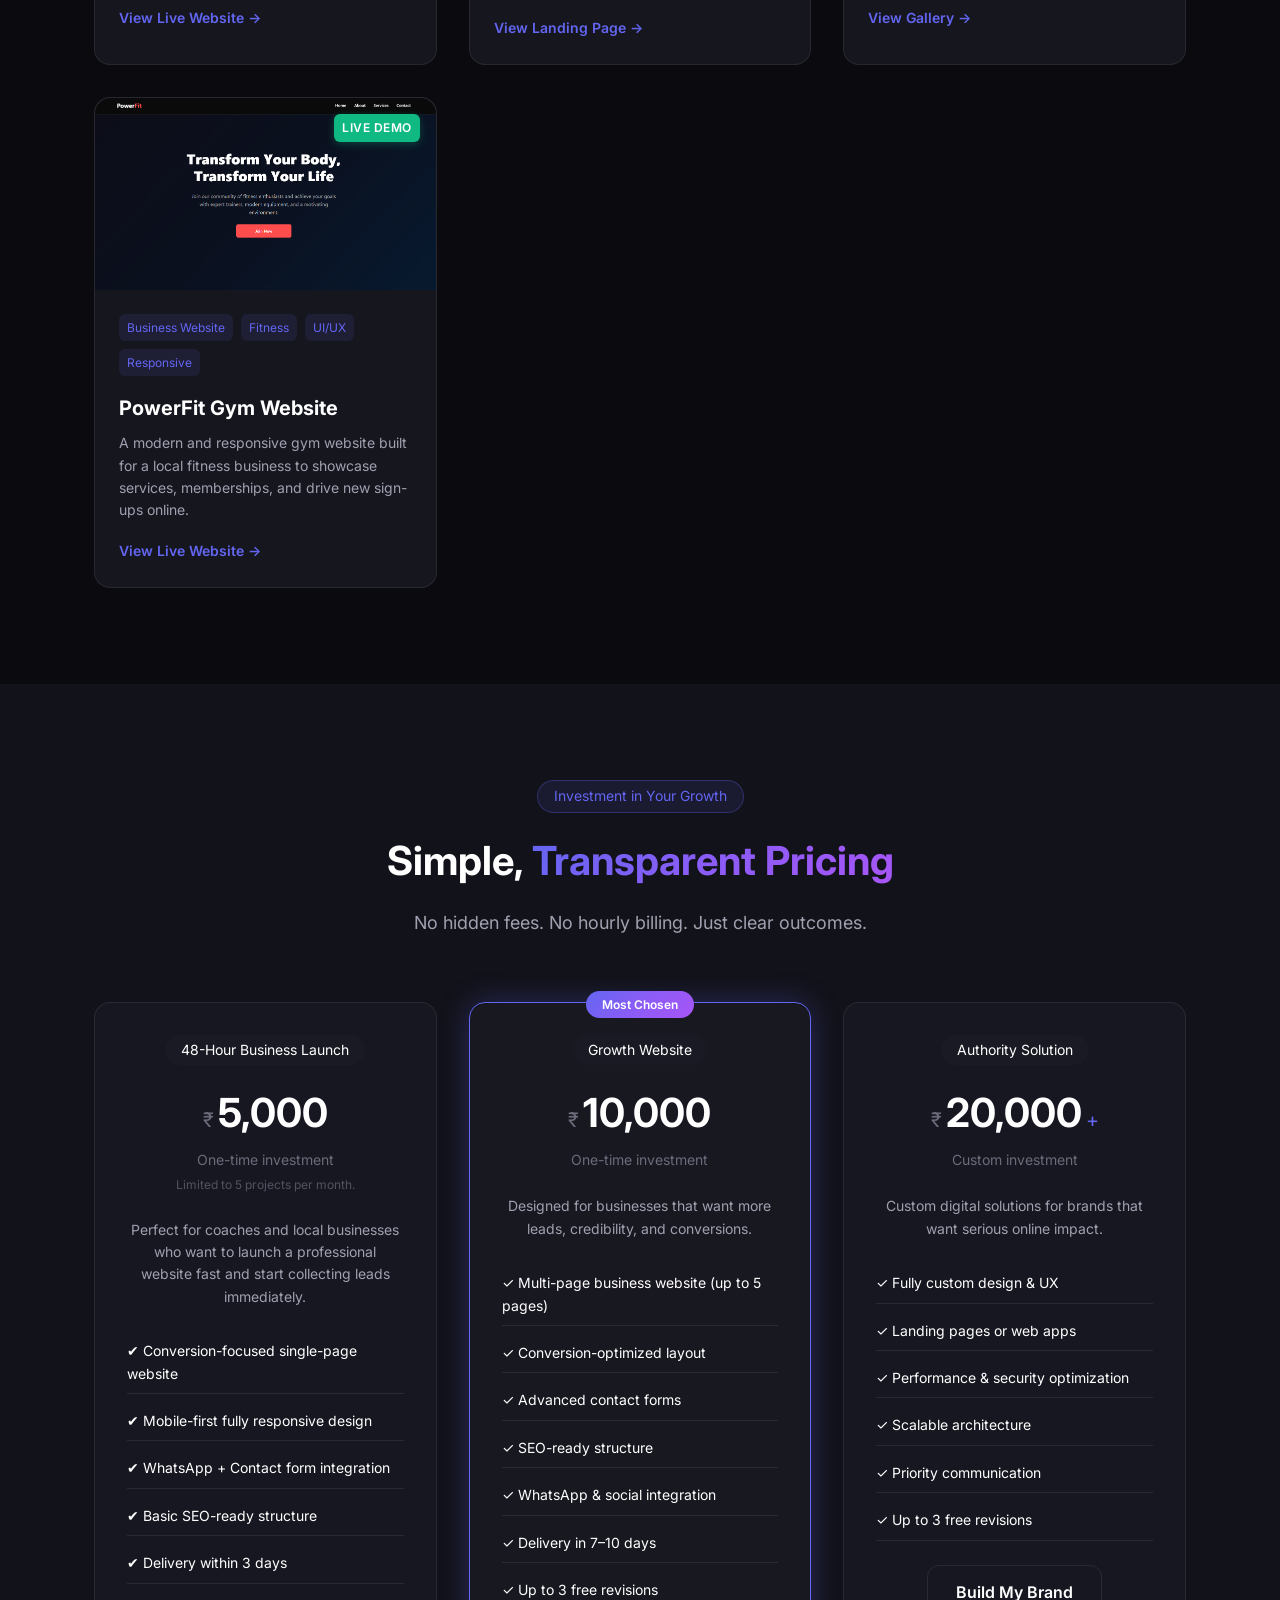
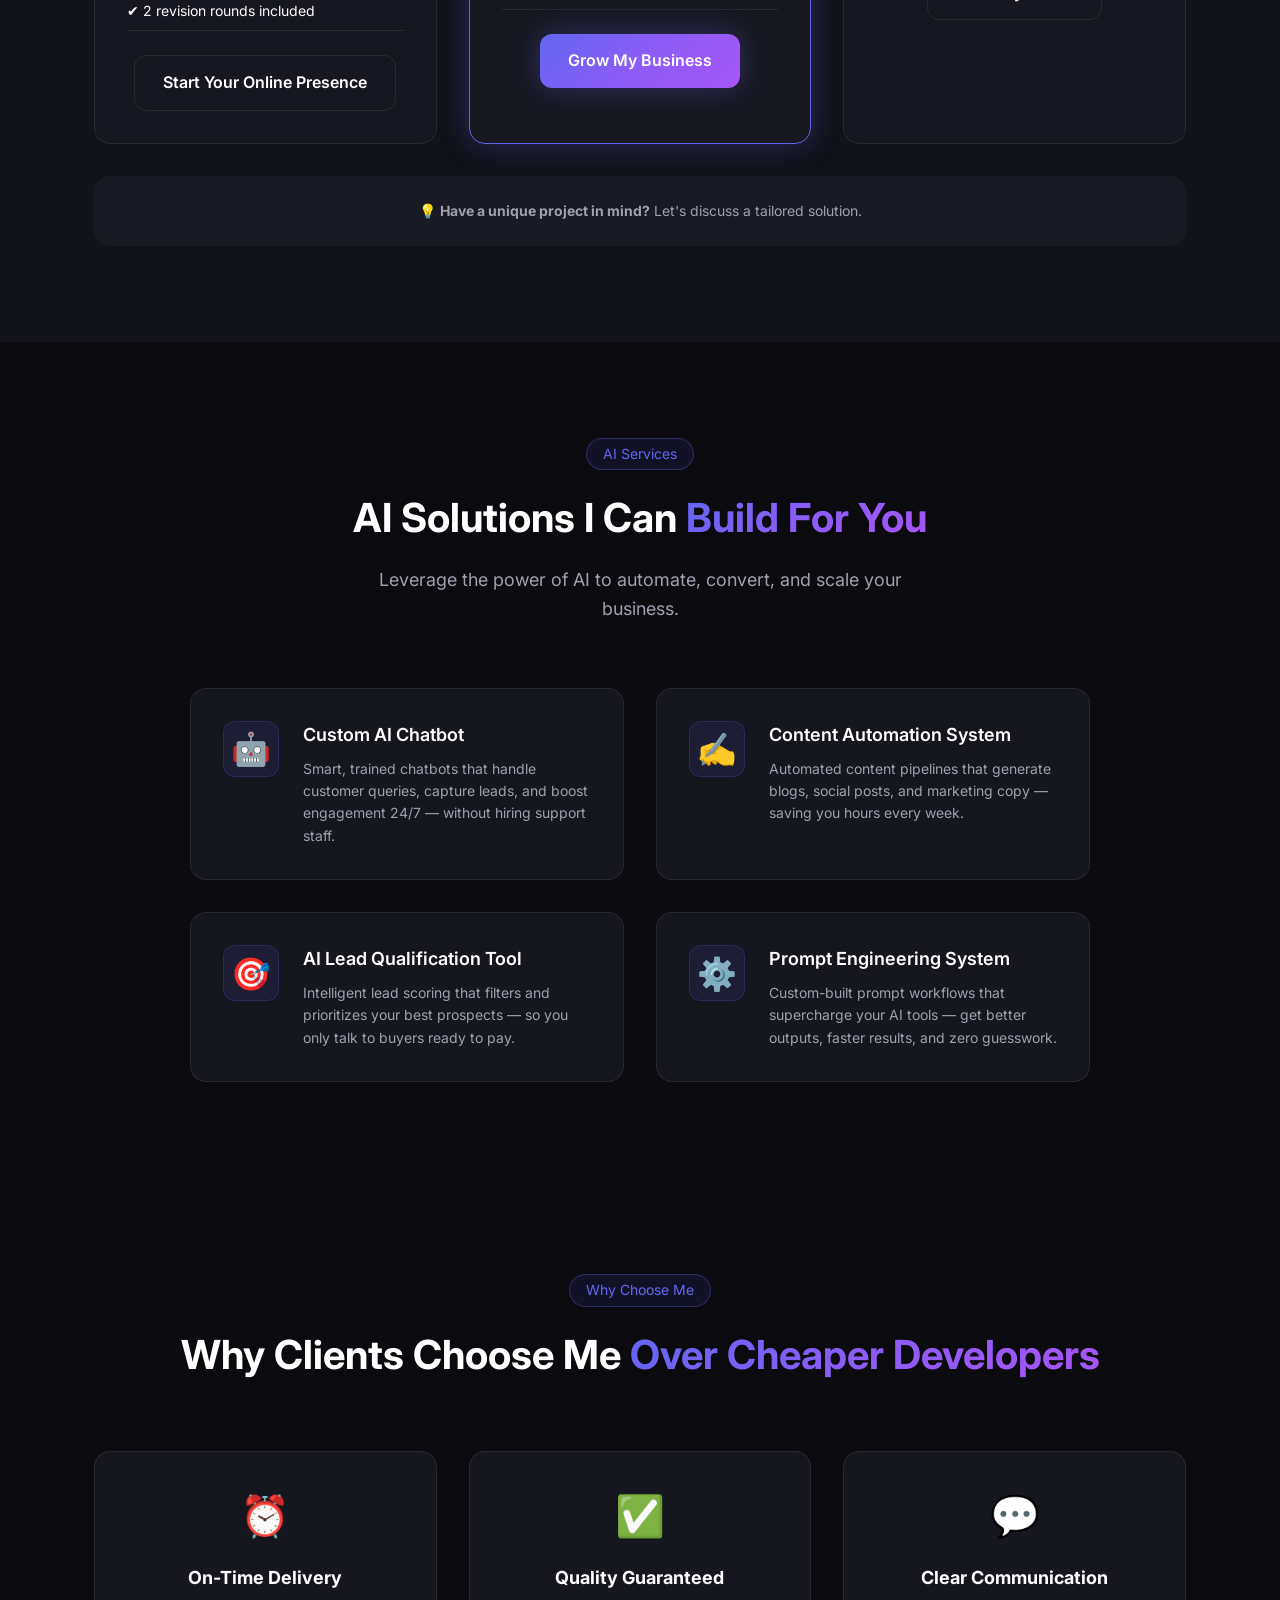
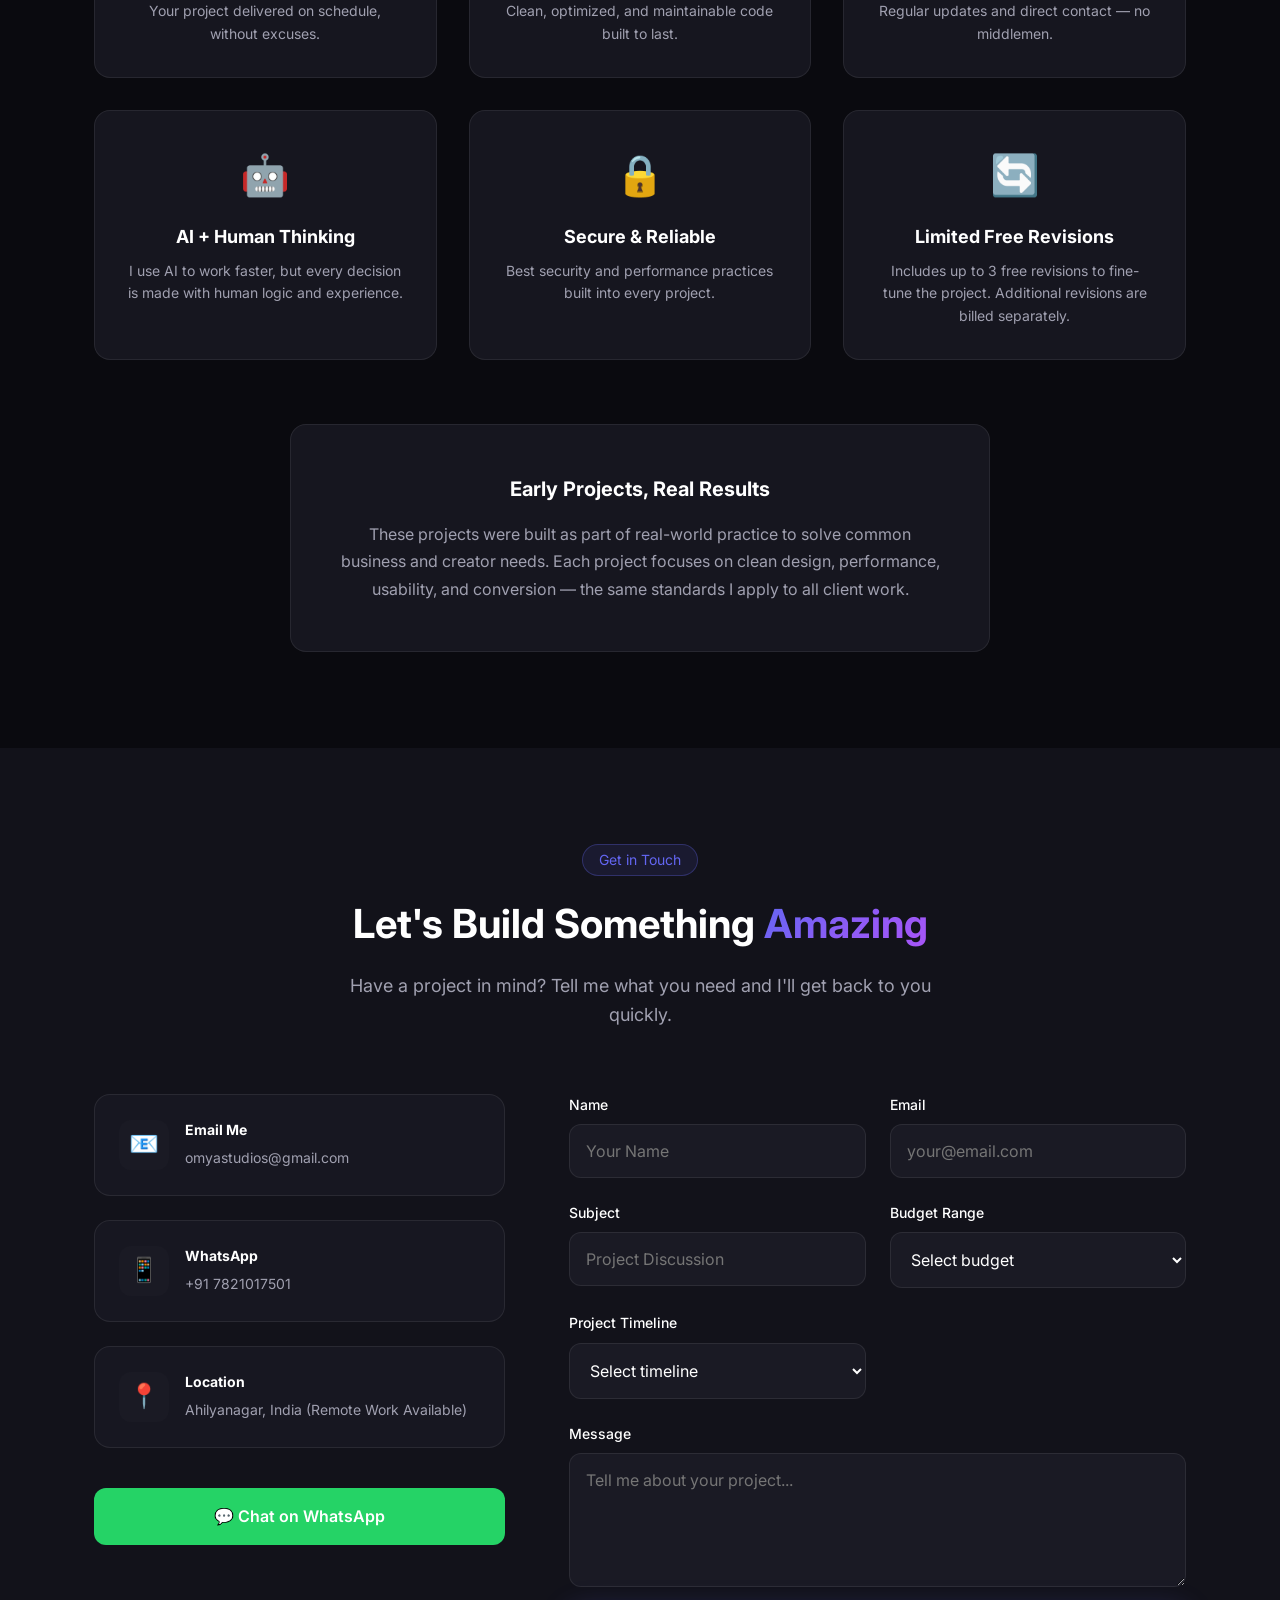
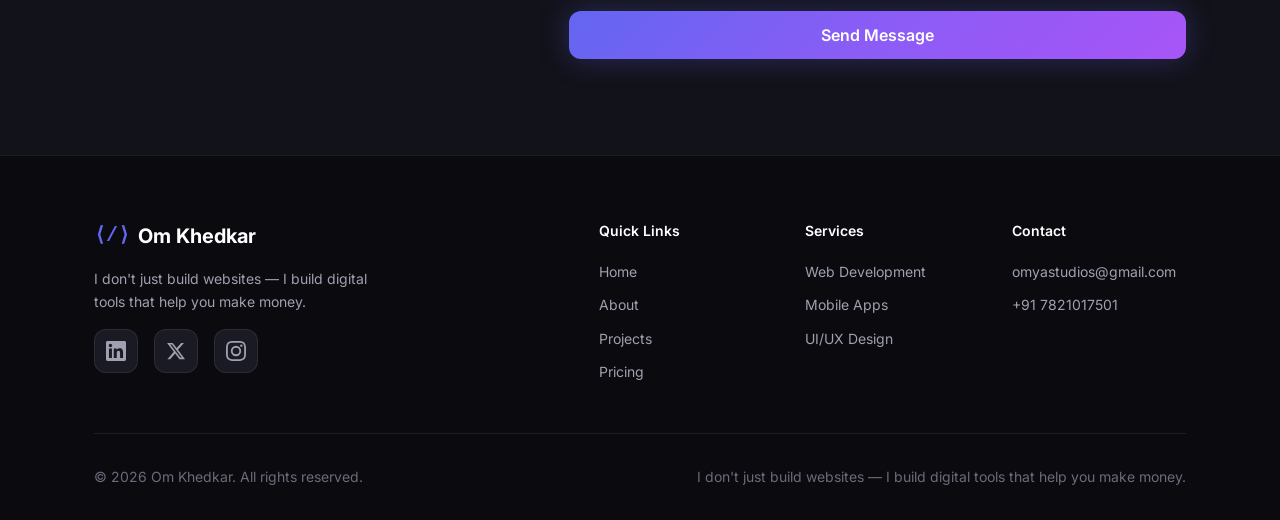
==== commit 4c79fef0: "Add free website for creators page and navbar link" ====
--- a/index.html
+++ b/index.html
@@ -27,6 +27,7 @@
                 <li><a href="#projects" class="nav-link">Projects</a></li>
                 <li><a href="#pricing" class="nav-link">Pricing</a></li>
                 <li><a href="#why-me" class="nav-link">Why Me</a></li>
+                <li><a href="free-website.html" class="nav-link">Free Website</a></li>
                 <li><a href="#contact" class="nav-link nav-cta">Let's Talk</a></li>
             </ul>
         </div>
